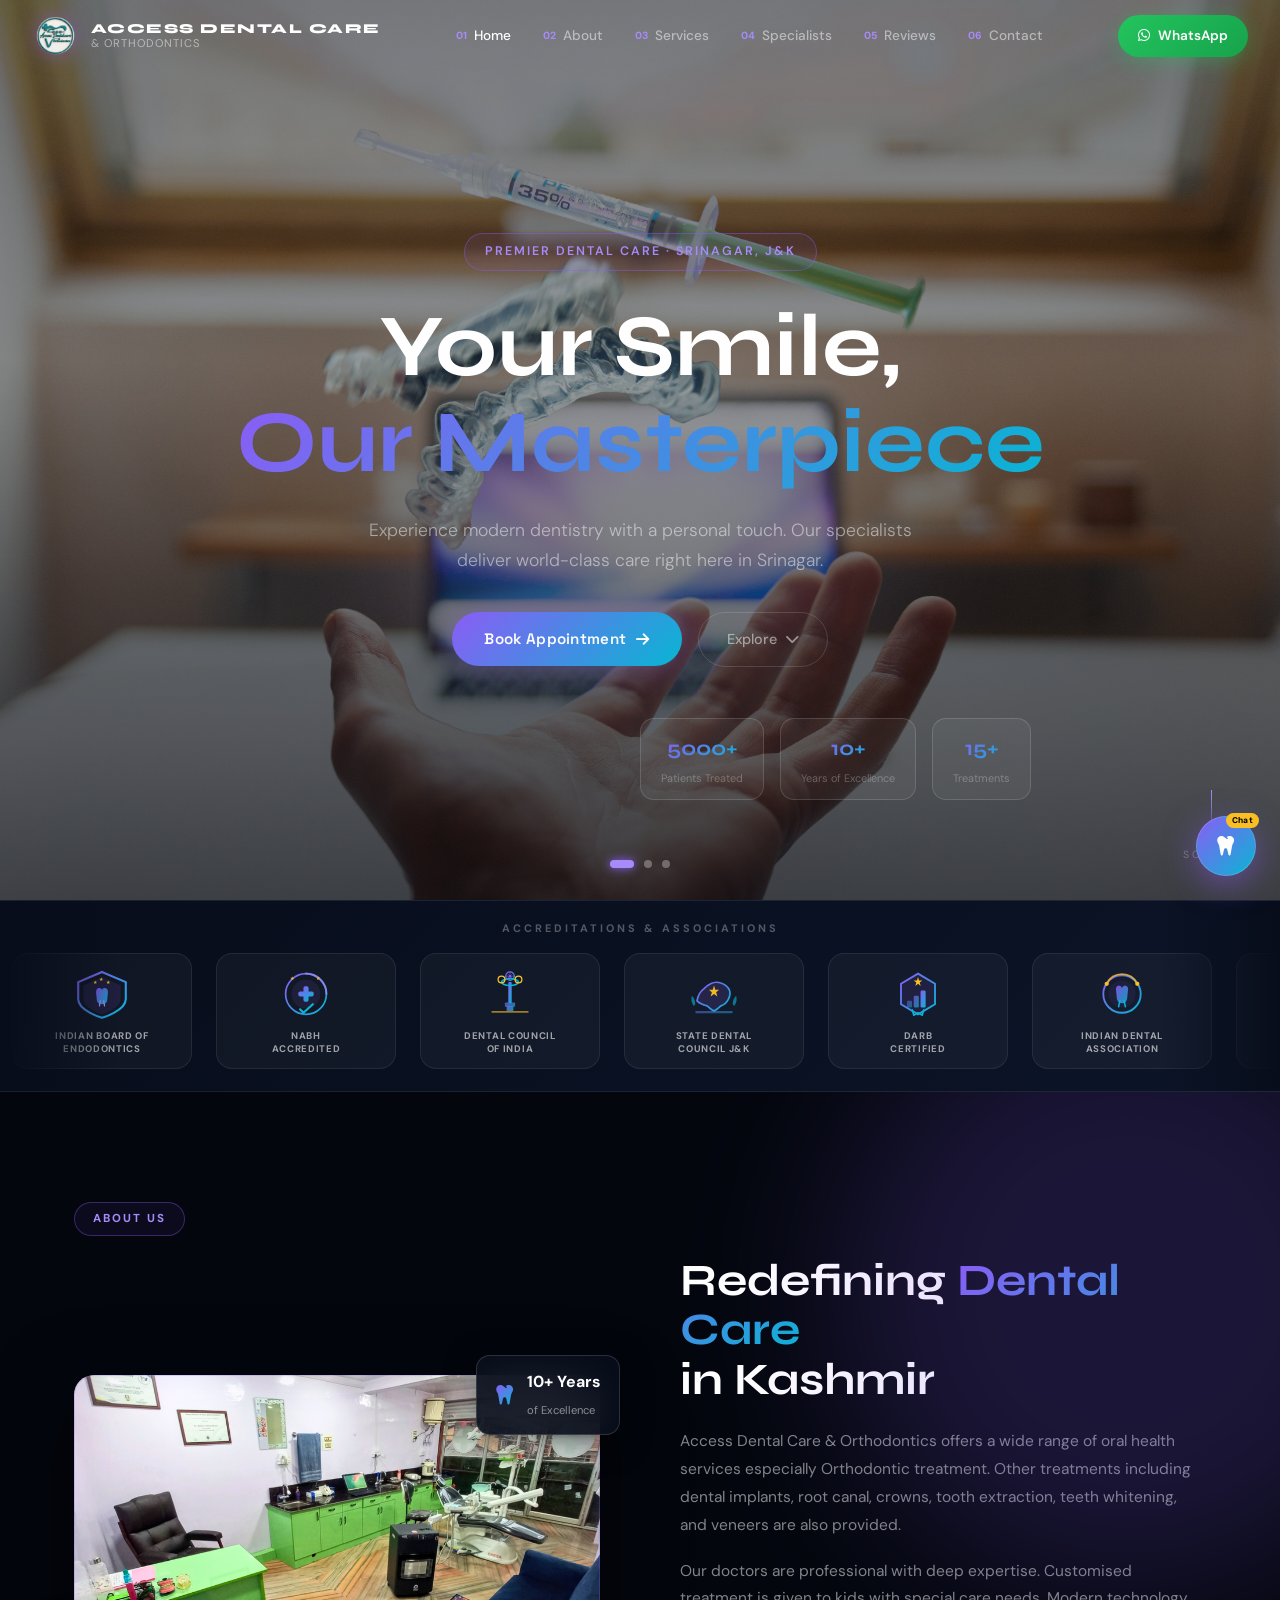
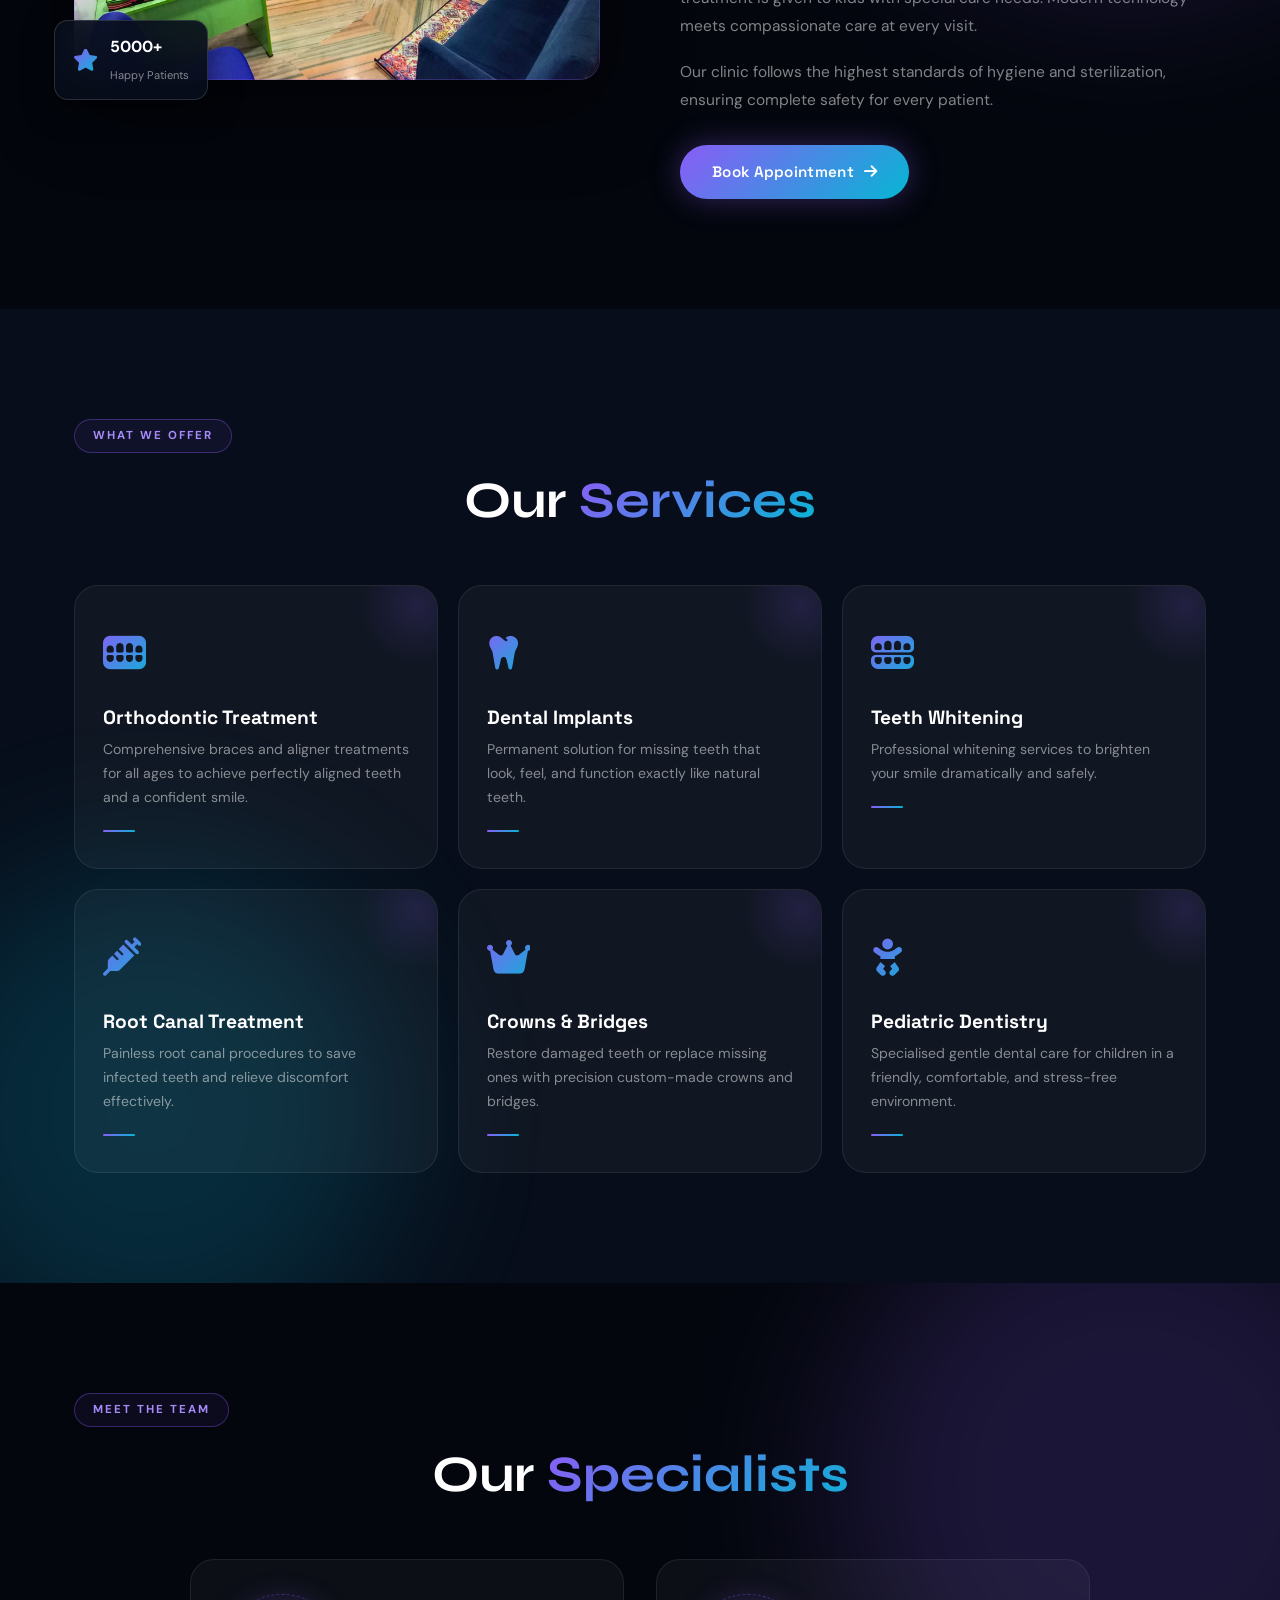
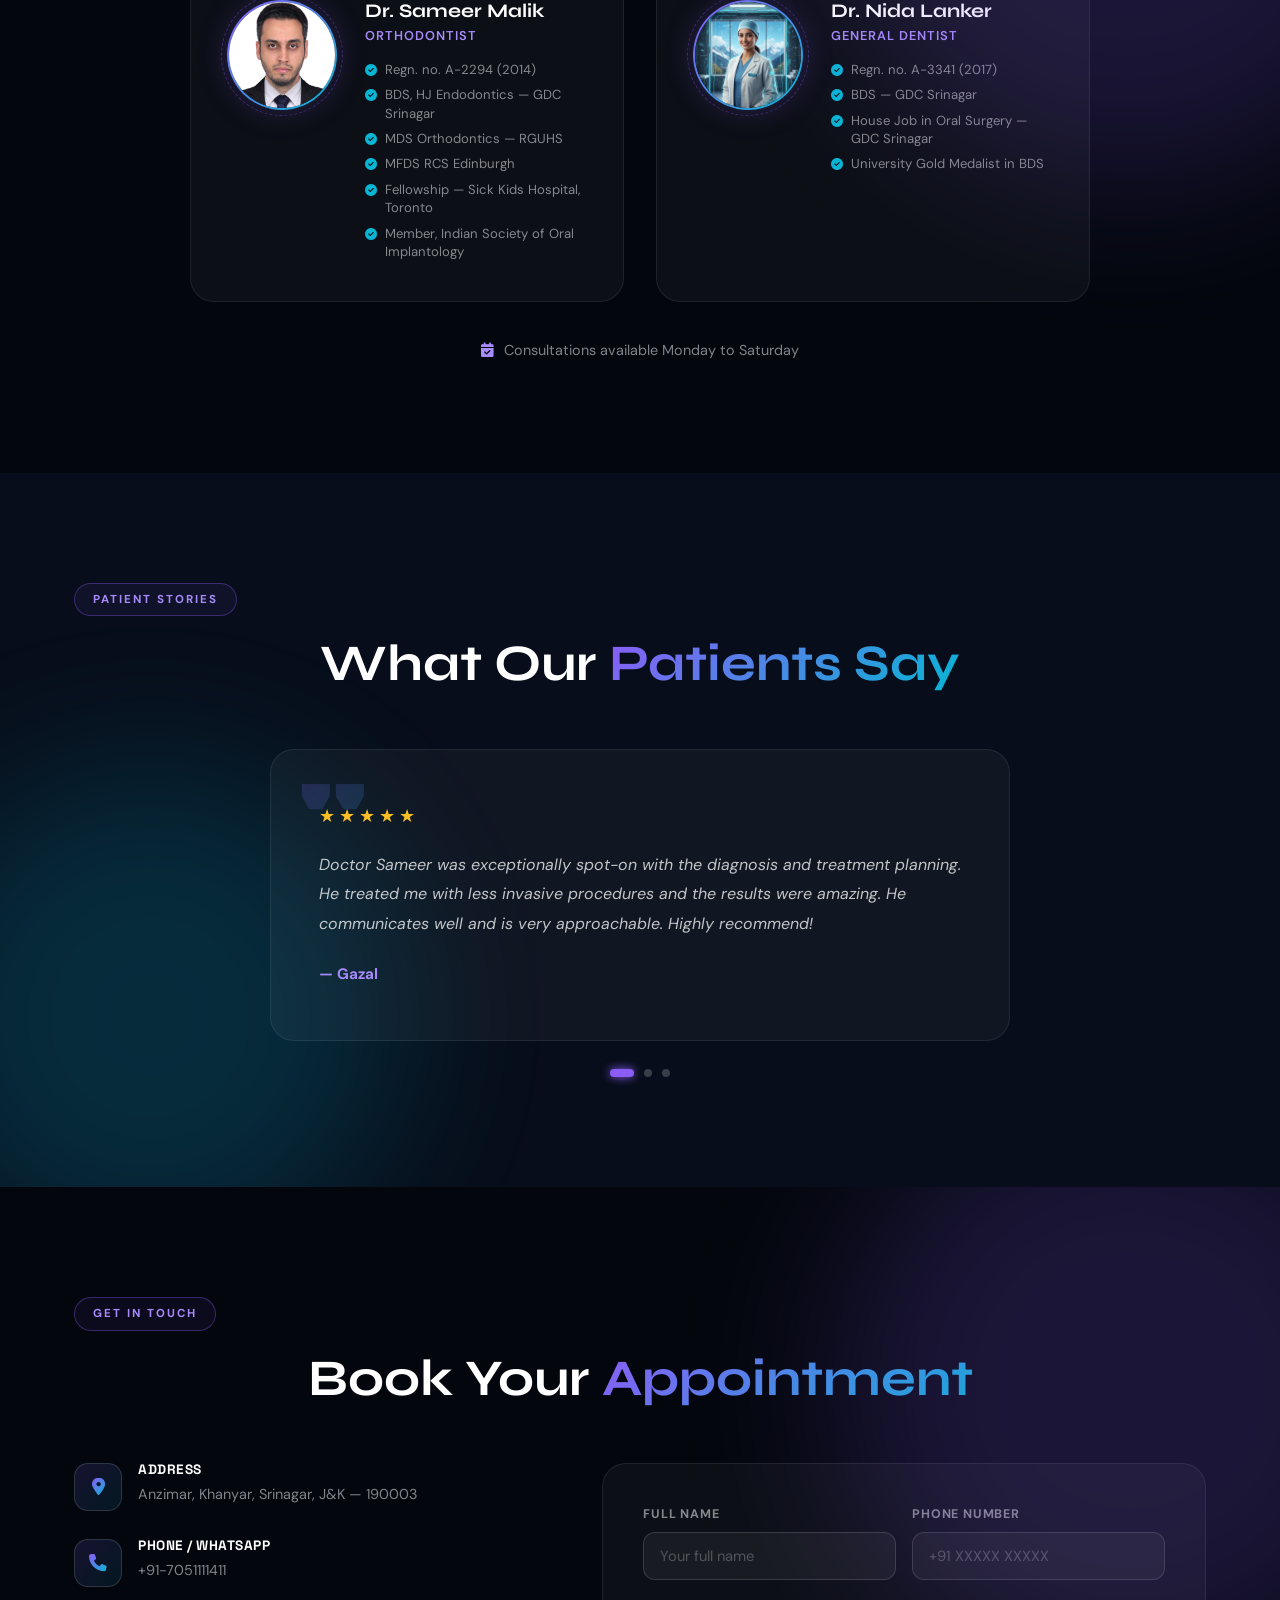
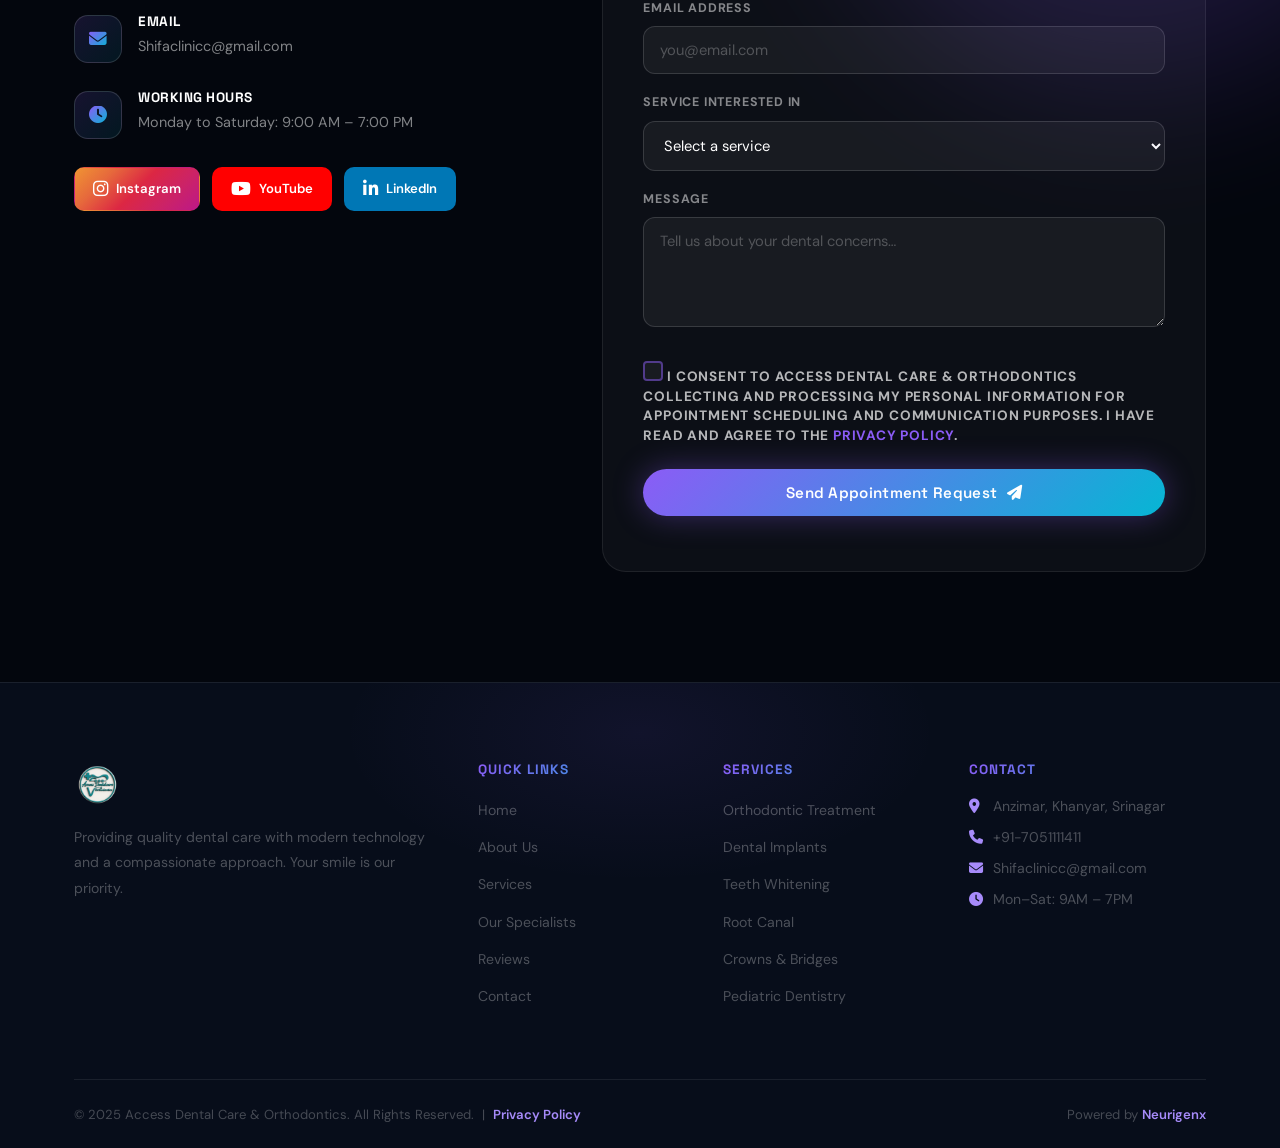
==== index.html @ bda15eac "Updated formspress ID https://formspree.io/f/xbdpoolw" ====
<!DOCTYPE html>
<html lang="en">
<head>
  <meta charset="UTF-8">
  <meta name="viewport" content="width=device-width, initial-scale=1.0, viewport-fit=cover">
  <meta name="theme-color" content="#03060d">
  <meta name="mobile-web-app-capable" content="yes">
  <meta name="apple-mobile-web-app-status-bar-style" content="black-translucent">
  <title>Access Dental Care & Orthodontics | Premier Dental Clinic in Srinagar</title>
  <meta name="description" content="Access Dental Care & Orthodontics — premier dental clinic in Srinagar offering orthodontics, implants, teeth whitening & more.">

  <link rel="stylesheet" href="https://cdnjs.cloudflare.com/ajax/libs/font-awesome/6.4.0/css/all.min.css">
  <link href="https://fonts.googleapis.com/css2?family=Space+Grotesk:wght@300;400;500;600;700&family=Syne:wght@400;500;600;700;800&family=DM+Sans:ital,wght@0,300;0,400;0,500;1,300&display=swap" rel="stylesheet">
  <link rel="stylesheet" href="style.css">
  <script async src="https://pagead2.googlesyndication.com/pagead/js/adsbygoogle.js?client=ca-pub-7815915531609481"
     crossorigin="anonymous"></script>
</head>
<body>

<!-- ░░ CURSOR GLOW ░░ -->
<div class="cursor-glow" id="cursorGlow"></div>

<!-- ░░ NOISE OVERLAY ░░ -->
<div class="noise-overlay"></div>

<!-- ═══════════════════════════════════════
     HEADER
═══════════════════════════════════════ -->
<header id="site-header">
  <div class="header-inner">
    <a href="#home" class="logo">
      <img src="logo-trans.png" alt="Access Dental" class="logo-img">
      <div class="logo-words">
        <span class="logo-top">ACCESS DENTAL CARE</span>
        <span class="logo-bot">&amp; ORTHODONTICS</span>
      </div>
    </a>

    <nav class="main-nav" id="mainNav">
      <ul>
        <li><a href="#home"         class="nav-link"><span>01</span>Home</a></li>
        <li><a href="#about"        class="nav-link"><span>02</span>About</a></li>
        <li><a href="#services"     class="nav-link"><span>03</span>Services</a></li>
        <li><a href="#specialists"  class="nav-link"><span>04</span>Specialists</a></li>
        <li><a href="#testimonials" class="nav-link"><span>05</span>Reviews</a></li>
        <li><a href="#contact"      class="nav-link"><span>06</span>Contact</a></li>
      </ul>
    </nav>

    <div class="header-actions">
      <a href="https://wa.me/917051111411" target="_blank" class="wa-btn desktop-wa">
        <i class="fab fa-whatsapp"></i><span>WhatsApp</span>
      </a>
      <button class="hamburger" id="hamburger" aria-label="Menu">
        <span></span><span></span><span></span>
      </button>
    </div>
  </div>
</header>

<!-- Mobile Nav Overlay -->
<div class="nav-overlay" id="navOverlay">
  <button class="nav-overlay-close" id="navClose"><i class="fas fa-times"></i></button>
  <ul>
    <li><a href="#home"         class="overlay-link">Home</a></li>
    <li><a href="#about"        class="overlay-link">About</a></li>
    <li><a href="#services"     class="overlay-link">Services</a></li>
    <li><a href="#specialists"  class="overlay-link">Specialists</a></li>
    <li><a href="#testimonials" class="overlay-link">Reviews</a></li>
    <li><a href="#contact"      class="overlay-link">Contact</a></li>
  </ul>
  <a href="https://wa.me/917051111411" target="_blank" class="overlay-wa">
    <i class="fab fa-whatsapp"></i> WhatsApp Us
  </a>
</div>

<!-- Floating Mobile WhatsApp -->
<a href="https://wa.me/917051111411" target="_blank" class="float-wa">
  <i class="fab fa-whatsapp"></i><span>WhatsApp</span>
</a>

<!-- ═══════════════════════════════════════
     HERO
═══════════════════════════════════════ -->
<section class="hero" id="home">
  <!-- 3D orb background -->
  <div class="hero-orbs">
    <div class="orb orb-1"></div>
    <div class="orb orb-2"></div>
    <div class="orb orb-3"></div>
  </div>

  <!-- Grid lines -->
  <div class="hero-grid"></div>

  <!-- Slides -->
  <div class="hero-slides">
    <div class="hero-slide active" style="background-image:url('slide-one.jpg')">
      <div class="slide-dim"></div>
    </div>
    <div class="hero-slide" style="background-image:url('slide-two.jpg')">
      <div class="slide-dim"></div>
    </div>
    <div class="hero-slide" style="background-image:url('slide-three.jpg')">
      <div class="slide-dim"></div>
    </div>
  </div>

  <!-- Content -->
  <div class="hero-content">
    <div class="hero-tag reveal-tag">Premier Dental Care · Srinagar, J&amp;K</div>
    <h1 class="hero-h1">
      <span class="line-wrap"><span class="line" data-slide="0">Your Smile,</span></span>
      <span class="line-wrap"><span class="line grad-text" data-slide="0">Our Masterpiece</span></span>
      <span class="line-wrap"><span class="line" data-slide="1" style="display:none">Advanced</span></span>
      <span class="line-wrap"><span class="line grad-text" data-slide="1" style="display:none">Orthodontics</span></span>
      <span class="line-wrap"><span class="line" data-slide="2" style="display:none">Pain-Free</span></span>
      <span class="line-wrap"><span class="line grad-text" data-slide="2" style="display:none">Dentistry</span></span>
    </h1>
    <p class="hero-sub" id="heroSub">Experience modern dentistry with a personal touch. Our specialists deliver world-class care right here in Srinagar.</p>
    <div class="hero-cta">
      <a href="https://docs.google.com/forms/d/e/1FAIpQLSe-gED_btapLIEsGG2r703JaFSzgeIhJhBLE5tgZHCZd8TIAA/viewform" target="_blank" class="btn-primary">
        <span>Book Appointment</span><i class="fas fa-arrow-right"></i>
      </a>
      <a href="#about" class="btn-ghost">Explore <i class="fas fa-chevron-down"></i></a>
    </div>
  </div>

  <!-- Slide nav -->
  <div class="hero-nav">
    <button class="hero-dot active" data-slide="0"></button>
    <button class="hero-dot" data-slide="1"></button>
    <button class="hero-dot" data-slide="2"></button>
  </div>

  <!-- Scroll cue -->
  <div class="scroll-cue">
    <div class="scroll-line"></div>
    <span>Scroll</span>
  </div>

  <!-- Floating stat chips -->
  <div class="hero-stats">
    <div class="stat-chip"><strong>5000+</strong><span>Patients Treated</span></div>
    <div class="stat-chip"><strong>10+</strong><span>Years of Excellence</span></div>
    <div class="stat-chip"><strong>15+</strong><span>Treatments</span></div>
  </div>
</section>

<!-- ═══════════════════════════════════════
     MARQUEE — Dental Associations
═══════════════════════════════════════ -->
<div class="marquee-section">
  <p class="marquee-eyebrow">Accreditations &amp; Associations</p>
  <div class="marquee-fade-left"></div>
  <div class="marquee-fade-right"></div>
  <div class="marquee-viewport">
    <div class="marquee-rail" id="marqueeRail">

      <!-- IBE -->
      <div class="marquee-card">
        <div class="mcard-logo">
          <svg viewBox="0 0 80 60" xmlns="http://www.w3.org/2000/svg">
            <path d="M40 4 L68 16 L68 36 C68 50 40 58 40 58 C40 58 12 50 12 36 L12 16 Z" fill="none" stroke="url(#g1)" stroke-width="2.5"/>
            <path d="M40 10 L62 20 L62 36 C62 47 40 54 40 54 C40 54 18 47 18 36 L18 20 Z" fill="rgba(139,92,246,0.12)"/>
            <path d="M33 28 Q33 23 37 23 Q40 23 40 26 Q40 23 43 23 Q47 23 47 28 L46 38 Q45 42 40 42 Q35 42 34 38 Z" fill="url(#g1)" opacity="0.9"/>
            <line x1="38" y1="38" x2="37" y2="44" stroke="#a78bfa" stroke-width="1.5" stroke-linecap="round"/>
            <line x1="42" y1="38" x2="43" y2="44" stroke="#a78bfa" stroke-width="1.5" stroke-linecap="round"/>
            <text x="29" y="18" font-size="6" fill="#fbbf24">★</text>
            <text x="37" y="15" font-size="6" fill="#fbbf24">★</text>
            <text x="45" y="18" font-size="6" fill="#fbbf24">★</text>
            <defs><linearGradient id="g1" x1="0%" y1="0%" x2="100%" y2="100%"><stop offset="0%" stop-color="#8b5cf6"/><stop offset="100%" stop-color="#06b6d4"/></linearGradient></defs>
          </svg>
        </div>
        <span class="mcard-name">Indian Board of<br>Endodontics</span>
      </div>

      <!-- NABH -->
      <div class="marquee-card">
        <div class="mcard-logo">
          <svg viewBox="0 0 80 60" xmlns="http://www.w3.org/2000/svg">
            <defs><linearGradient id="g2" x1="0%" y1="0%" x2="100%" y2="100%"><stop offset="0%" stop-color="#8b5cf6"/><stop offset="100%" stop-color="#06b6d4"/></linearGradient></defs>
            <circle cx="40" cy="30" r="24" fill="none" stroke="url(#g2)" stroke-width="2"/>
            <circle cx="40" cy="30" r="17" fill="rgba(139,92,246,0.1)"/>
            <rect x="37" y="21" width="6" height="18" rx="2" fill="url(#g2)"/>
            <rect x="31" y="27" width="18" height="6" rx="2" fill="url(#g2)"/>
            <path d="M40 6 A24 24 0 0 1 64 30" stroke="#a78bfa" stroke-width="2.5" fill="none" stroke-linecap="round" opacity="0.6"/>
            <text x="21" y="14" font-size="6" fill="#fbbf24">★</text>
            <text x="52" y="14" font-size="6" fill="#fbbf24">★</text>
            <path d="M33 48 L37 52 L48 42" stroke="#06b6d4" stroke-width="2.5" fill="none" stroke-linecap="round" stroke-linejoin="round"/>
          </svg>
        </div>
        <span class="mcard-name">NABH<br>Accredited</span>
      </div>

      <!-- DCI -->
      <div class="marquee-card">
        <div class="mcard-logo">
          <svg viewBox="0 0 80 60" xmlns="http://www.w3.org/2000/svg">
            <defs><linearGradient id="g3" x1="0%" y1="0%" x2="100%" y2="100%"><stop offset="0%" stop-color="#8b5cf6"/><stop offset="100%" stop-color="#06b6d4"/></linearGradient></defs>
            <rect x="36" y="44" width="8" height="6" rx="1" fill="url(#g3)" opacity="0.8"/>
            <rect x="34" y="40" width="12" height="5" rx="1" fill="url(#g3)" opacity="0.7"/>
            <rect x="38" y="16" width="4" height="25" rx="1" fill="url(#g3)"/>
            <ellipse cx="40" cy="16" rx="10" ry="4" fill="none" stroke="#06b6d4" stroke-width="2"/>
            <circle cx="30" cy="13" r="4" fill="none" stroke="#fbbf24" stroke-width="1.5"/>
            <circle cx="50" cy="13" r="4" fill="none" stroke="#fbbf24" stroke-width="1.5"/>
            <circle cx="40" cy="9" r="5" fill="none" stroke="url(#g3)" stroke-width="1.5"/>
            <circle cx="40" cy="9" r="1.5" fill="#8b5cf6"/>
            <line x1="40" y1="4" x2="40" y2="14" stroke="#8b5cf6" stroke-width="1" opacity="0.7"/>
            <line x1="35" y1="9" x2="45" y2="9" stroke="#8b5cf6" stroke-width="1" opacity="0.7"/>
            <line x1="36.5" y1="5.5" x2="43.5" y2="12.5" stroke="#8b5cf6" stroke-width="1" opacity="0.5"/>
            <line x1="43.5" y1="5.5" x2="36.5" y2="12.5" stroke="#8b5cf6" stroke-width="1" opacity="0.5"/>
            <rect x="18" y="50" width="44" height="2" rx="1" fill="#fbbf24" opacity="0.6"/>
          </svg>
        </div>
        <span class="mcard-name">Dental Council<br>of India</span>
      </div>

      <!-- State Dental Council -->
      <div class="marquee-card">
        <div class="mcard-logo">
          <svg viewBox="0 0 80 60" xmlns="http://www.w3.org/2000/svg">
            <defs><linearGradient id="g4" x1="0%" y1="0%" x2="100%" y2="100%"><stop offset="0%" stop-color="#8b5cf6"/><stop offset="100%" stop-color="#06b6d4"/></linearGradient></defs>
            <path d="M20 38 Q22 28 28 24 Q32 20 36 18 Q42 15 48 17 Q55 19 58 25 Q60 30 57 36 Q54 42 48 44 Q44 48 40 50 Q36 48 32 44 Q24 42 20 38 Z" fill="rgba(139,92,246,0.15)" stroke="url(#g4)" stroke-width="2"/>
            <polygon points="40,20 41.5,25 46,25 42.5,28 44,33 40,30 36,33 37.5,28 34,25 38.5,25" fill="#fbbf24" opacity="0.95"/>
            <path d="M16 44 Q12 38 14 32 Q18 36 18 42 Z" fill="#06b6d4" opacity="0.6"/>
            <path d="M64 44 Q68 38 66 32 Q62 36 62 42 Z" fill="#06b6d4" opacity="0.6"/>
            <rect x="18" y="50" width="44" height="2.5" rx="1" fill="url(#g4)" opacity="0.5"/>
          </svg>
        </div>
        <span class="mcard-name">State Dental<br>Council J&amp;K</span>
      </div>

      <!-- DARB -->
      <div class="marquee-card">
        <div class="mcard-logo">
          <svg viewBox="0 0 80 60" xmlns="http://www.w3.org/2000/svg">
            <defs><linearGradient id="g5" x1="0%" y1="0%" x2="100%" y2="100%"><stop offset="0%" stop-color="#8b5cf6"/><stop offset="100%" stop-color="#06b6d4"/></linearGradient></defs>
            <polygon points="40,6 60,18 60,42 40,54 20,42 20,18" fill="rgba(139,92,246,0.1)" stroke="url(#g5)" stroke-width="2.2"/>
            <rect x="27" y="38" width="6" height="8" rx="1.5" fill="url(#g5)" opacity="0.5"/>
            <rect x="35" y="32" width="6" height="14" rx="1.5" fill="url(#g5)" opacity="0.7"/>
            <rect x="43" y="26" width="6" height="20" rx="1.5" fill="url(#g5)"/>
            <polygon points="40,10 41.2,14 45,14 42,16.5 43.2,20.5 40,18 36.8,20.5 38,16.5 35,14 38.8,14" fill="#fbbf24"/>
            <path d="M33 48 L35 55 L40 52 L45 55 L47 48" fill="none" stroke="#06b6d4" stroke-width="1.8" stroke-linejoin="round"/>
          </svg>
        </div>
        <span class="mcard-name">DARB<br>Certified</span>
      </div>

      <!-- IDA -->
      <div class="marquee-card">
        <div class="mcard-logo">
          <svg viewBox="0 0 80 60" xmlns="http://www.w3.org/2000/svg">
            <defs><linearGradient id="g6" x1="0%" y1="0%" x2="100%" y2="100%"><stop offset="0%" stop-color="#8b5cf6"/><stop offset="100%" stop-color="#06b6d4"/></linearGradient></defs>
            <circle cx="40" cy="30" r="22" fill="none" stroke="url(#g6)" stroke-width="2.2"/>
            <circle cx="40" cy="30" r="16" fill="rgba(139,92,246,0.08)"/>
            <path d="M33 26 Q32 21 36 20 Q38.5 20 40 22.5 Q41.5 20 44 20 Q48 21 47 26 L46 36 Q45 41 40 41 Q35 41 34 36 Z" fill="url(#g6)" opacity="0.85"/>
            <line x1="37.5" y1="38" x2="36" y2="45" stroke="#06b6d4" stroke-width="1.8" stroke-linecap="round"/>
            <line x1="42.5" y1="38" x2="44" y2="45" stroke="#06b6d4" stroke-width="1.8" stroke-linecap="round"/>
            <path d="M22 18 A20 20 0 0 1 58 18" stroke="#fbbf24" stroke-width="2" fill="none" stroke-linecap="round" opacity="0.8"/>
            <circle cx="22" cy="18" r="2.5" fill="#fbbf24"/>
            <circle cx="58" cy="18" r="2.5" fill="#fbbf24"/>
          </svg>
        </div>
        <span class="mcard-name">Indian Dental<br>Association</span>
      </div>

      <!-- DUPLICATE SET for seamless loop -->
      <div class="marquee-card">
        <div class="mcard-logo">
          <svg viewBox="0 0 80 60" xmlns="http://www.w3.org/2000/svg">
            <defs><linearGradient id="g1b" x1="0%" y1="0%" x2="100%" y2="100%"><stop offset="0%" stop-color="#8b5cf6"/><stop offset="100%" stop-color="#06b6d4"/></linearGradient></defs>
            <path d="M40 4 L68 16 L68 36 C68 50 40 58 40 58 C40 58 12 50 12 36 L12 16 Z" fill="none" stroke="url(#g1b)" stroke-width="2.5"/>
            <path d="M40 10 L62 20 L62 36 C62 47 40 54 40 54 C40 54 18 47 18 36 L18 20 Z" fill="rgba(139,92,246,0.12)"/>
            <path d="M33 28 Q33 23 37 23 Q40 23 40 26 Q40 23 43 23 Q47 23 47 28 L46 38 Q45 42 40 42 Q35 42 34 38 Z" fill="url(#g1b)" opacity="0.9"/>
            <line x1="38" y1="38" x2="37" y2="44" stroke="#a78bfa" stroke-width="1.5" stroke-linecap="round"/>
            <line x1="42" y1="38" x2="43" y2="44" stroke="#a78bfa" stroke-width="1.5" stroke-linecap="round"/>
            <text x="29" y="18" font-size="6" fill="#fbbf24">★</text><text x="37" y="15" font-size="6" fill="#fbbf24">★</text><text x="45" y="18" font-size="6" fill="#fbbf24">★</text>
          </svg>
        </div>
        <span class="mcard-name">Indian Board of<br>Endodontics</span>
      </div>
      <div class="marquee-card">
        <div class="mcard-logo">
          <svg viewBox="0 0 80 60" xmlns="http://www.w3.org/2000/svg">
            <defs><linearGradient id="g2b" x1="0%" y1="0%" x2="100%" y2="100%"><stop offset="0%" stop-color="#8b5cf6"/><stop offset="100%" stop-color="#06b6d4"/></linearGradient></defs>
            <circle cx="40" cy="30" r="24" fill="none" stroke="url(#g2b)" stroke-width="2"/>
            <circle cx="40" cy="30" r="17" fill="rgba(139,92,246,0.1)"/>
            <rect x="37" y="21" width="6" height="18" rx="2" fill="url(#g2b)"/>
            <rect x="31" y="27" width="18" height="6" rx="2" fill="url(#g2b)"/>
            <path d="M40 6 A24 24 0 0 1 64 30" stroke="#a78bfa" stroke-width="2.5" fill="none" stroke-linecap="round" opacity="0.6"/>
            <text x="21" y="14" font-size="6" fill="#fbbf24">★</text><text x="52" y="14" font-size="6" fill="#fbbf24">★</text>
            <path d="M33 48 L37 52 L48 42" stroke="#06b6d4" stroke-width="2.5" fill="none" stroke-linecap="round" stroke-linejoin="round"/>
          </svg>
        </div>
        <span class="mcard-name">NABH<br>Accredited</span>
      </div>
      <div class="marquee-card">
        <div class="mcard-logo">
          <svg viewBox="0 0 80 60" xmlns="http://www.w3.org/2000/svg">
            <defs><linearGradient id="g3b" x1="0%" y1="0%" x2="100%" y2="100%"><stop offset="0%" stop-color="#8b5cf6"/><stop offset="100%" stop-color="#06b6d4"/></linearGradient></defs>
            <rect x="36" y="44" width="8" height="6" rx="1" fill="url(#g3b)" opacity="0.8"/><rect x="34" y="40" width="12" height="5" rx="1" fill="url(#g3b)" opacity="0.7"/><rect x="38" y="16" width="4" height="25" rx="1" fill="url(#g3b)"/>
            <ellipse cx="40" cy="16" rx="10" ry="4" fill="none" stroke="#06b6d4" stroke-width="2"/>
            <circle cx="30" cy="13" r="4" fill="none" stroke="#fbbf24" stroke-width="1.5"/><circle cx="50" cy="13" r="4" fill="none" stroke="#fbbf24" stroke-width="1.5"/>
            <circle cx="40" cy="9" r="5" fill="none" stroke="url(#g3b)" stroke-width="1.5"/><circle cx="40" cy="9" r="1.5" fill="#8b5cf6"/>
            <line x1="40" y1="4" x2="40" y2="14" stroke="#8b5cf6" stroke-width="1" opacity="0.7"/><line x1="35" y1="9" x2="45" y2="9" stroke="#8b5cf6" stroke-width="1" opacity="0.7"/>
            <rect x="18" y="50" width="44" height="2" rx="1" fill="#fbbf24" opacity="0.6"/>
          </svg>
        </div>
        <span class="mcard-name">Dental Council<br>of India</span>
      </div>
      <div class="marquee-card">
        <div class="mcard-logo">
          <svg viewBox="0 0 80 60" xmlns="http://www.w3.org/2000/svg">
            <defs><linearGradient id="g4b" x1="0%" y1="0%" x2="100%" y2="100%"><stop offset="0%" stop-color="#8b5cf6"/><stop offset="100%" stop-color="#06b6d4"/></linearGradient></defs>
            <path d="M20 38 Q22 28 28 24 Q32 20 36 18 Q42 15 48 17 Q55 19 58 25 Q60 30 57 36 Q54 42 48 44 Q44 48 40 50 Q36 48 32 44 Q24 42 20 38 Z" fill="rgba(139,92,246,0.15)" stroke="url(#g4b)" stroke-width="2"/>
            <polygon points="40,20 41.5,25 46,25 42.5,28 44,33 40,30 36,33 37.5,28 34,25 38.5,25" fill="#fbbf24"/>
            <path d="M16 44 Q12 38 14 32 Q18 36 18 42 Z" fill="#06b6d4" opacity="0.6"/><path d="M64 44 Q68 38 66 32 Q62 36 62 42 Z" fill="#06b6d4" opacity="0.6"/>
            <rect x="18" y="50" width="44" height="2.5" rx="1" fill="url(#g4b)" opacity="0.5"/>
          </svg>
        </div>
        <span class="mcard-name">State Dental<br>Council J&amp;K</span>
      </div>
      <div class="marquee-card">
        <div class="mcard-logo">
          <svg viewBox="0 0 80 60" xmlns="http://www.w3.org/2000/svg">
            <defs><linearGradient id="g5b" x1="0%" y1="0%" x2="100%" y2="100%"><stop offset="0%" stop-color="#8b5cf6"/><stop offset="100%" stop-color="#06b6d4"/></linearGradient></defs>
            <polygon points="40,6 60,18 60,42 40,54 20,42 20,18" fill="rgba(139,92,246,0.1)" stroke="url(#g5b)" stroke-width="2.2"/>
            <rect x="27" y="38" width="6" height="8" rx="1.5" fill="url(#g5b)" opacity="0.5"/><rect x="35" y="32" width="6" height="14" rx="1.5" fill="url(#g5b)" opacity="0.7"/><rect x="43" y="26" width="6" height="20" rx="1.5" fill="url(#g5b)"/>
            <polygon points="40,10 41.2,14 45,14 42,16.5 43.2,20.5 40,18 36.8,20.5 38,16.5 35,14 38.8,14" fill="#fbbf24"/>
            <path d="M33 48 L35 55 L40 52 L45 55 L47 48" fill="none" stroke="#06b6d4" stroke-width="1.8" stroke-linejoin="round"/>
          </svg>
        </div>
        <span class="mcard-name">DARB<br>Certified</span>
      </div>
      <div class="marquee-card">
        <div class="mcard-logo">
          <svg viewBox="0 0 80 60" xmlns="http://www.w3.org/2000/svg">
            <defs><linearGradient id="g6b" x1="0%" y1="0%" x2="100%" y2="100%"><stop offset="0%" stop-color="#8b5cf6"/><stop offset="100%" stop-color="#06b6d4"/></linearGradient></defs>
            <circle cx="40" cy="30" r="22" fill="none" stroke="url(#g6b)" stroke-width="2.2"/><circle cx="40" cy="30" r="16" fill="rgba(139,92,246,0.08)"/>
            <path d="M33 26 Q32 21 36 20 Q38.5 20 40 22.5 Q41.5 20 44 20 Q48 21 47 26 L46 36 Q45 41 40 41 Q35 41 34 36 Z" fill="url(#g6b)" opacity="0.85"/>
            <line x1="37.5" y1="38" x2="36" y2="45" stroke="#06b6d4" stroke-width="1.8" stroke-linecap="round"/><line x1="42.5" y1="38" x2="44" y2="45" stroke="#06b6d4" stroke-width="1.8" stroke-linecap="round"/>
            <path d="M22 18 A20 20 0 0 1 58 18" stroke="#fbbf24" stroke-width="2" fill="none" stroke-linecap="round" opacity="0.8"/>
            <circle cx="22" cy="18" r="2.5" fill="#fbbf24"/><circle cx="58" cy="18" r="2.5" fill="#fbbf24"/>
          </svg>
        </div>
        <span class="mcard-name">Indian Dental<br>Association</span>
      </div>

    </div>
  </div>
</div>

<!-- ═══════════════════════════════════════
     ABOUT
═══════════════════════════════════════ -->
<section class="section about-section" id="about">
  <div class="section-bg-glow glow-purple"></div>
  <div class="container">
    <div class="section-label reveal">About Us</div>
    <div class="about-grid">
      <div class="about-visual reveal-left">
        <div class="img-frame">
          <img src="clinic-image.png" alt="Access Dental Care Clinic">
          <div class="img-border-glow"></div>
        </div>
        <div class="float-badge float-badge-1">
          <i class="fas fa-tooth"></i>
          <div><strong>10+ Years</strong><span>of Excellence</span></div>
        </div>
        <div class="float-badge float-badge-2">
          <i class="fas fa-star"></i>
          <div><strong>5000+</strong><span>Happy Patients</span></div>
        </div>
      </div>
      <div class="about-text reveal-right">
        <h2 class="section-h2">Redefining <span class="grad-text">Dental Care</span><br>in Kashmir</h2>
        <p>Access Dental Care &amp; Orthodontics offers a wide range of oral health services especially Orthodontic treatment. Other treatments including dental implants, root canal, crowns, tooth extraction, teeth whitening, and veneers are also provided.</p>
        <p>Our doctors are professional with deep expertise. Customised treatment is given to kids with special care needs. Modern technology meets compassionate care at every visit.</p>
        <p>Our clinic follows the highest standards of hygiene and sterilization, ensuring complete safety for every patient.</p>
        <a href="https://docs.google.com/forms/d/e/1FAIpQLSe-gED_btapLIEsGG2r703JaFSzgeIhJhBLE5tgZHCZd8TIAA/viewform" target="_blank" class="btn-primary">
          <span>Book Appointment</span><i class="fas fa-arrow-right"></i>
        </a>
      </div>
    </div>
  </div>
</section>

<!-- ═══════════════════════════════════════
     SERVICES
═══════════════════════════════════════ -->
<section class="section services-section" id="services">
  <div class="section-bg-glow glow-cyan"></div>
  <div class="container">
    <div class="section-label reveal">What We Offer</div>
    <h2 class="section-h2 text-center reveal">Our <span class="grad-text">Services</span></h2>
    <div class="services-grid">
      <div class="service-card reveal-up" style="--d:0ms">
        <div class="sc-icon"><i class="fas fa-teeth"></i></div>
        <div class="sc-glow"></div>
        <h3>Orthodontic Treatment</h3>
        <p>Comprehensive braces and aligner treatments for all ages to achieve perfectly aligned teeth and a confident smile.</p>
        <div class="sc-line"></div>
      </div>
      <div class="service-card reveal-up" style="--d:80ms">
        <div class="sc-icon"><i class="fas fa-tooth"></i></div>
        <div class="sc-glow"></div>
        <h3>Dental Implants</h3>
        <p>Permanent solution for missing teeth that look, feel, and function exactly like natural teeth.</p>
        <div class="sc-line"></div>
      </div>
      <div class="service-card reveal-up" style="--d:160ms">
        <div class="sc-icon"><i class="fas fa-teeth-open"></i></div>
        <div class="sc-glow"></div>
        <h3>Teeth Whitening</h3>
        <p>Professional whitening services to brighten your smile dramatically and safely.</p>
        <div class="sc-line"></div>
      </div>
      <div class="service-card reveal-up" style="--d:240ms">
        <div class="sc-icon"><i class="fas fa-syringe"></i></div>
        <div class="sc-glow"></div>
        <h3>Root Canal Treatment</h3>
        <p>Painless root canal procedures to save infected teeth and relieve discomfort effectively.</p>
        <div class="sc-line"></div>
      </div>
      <div class="service-card reveal-up" style="--d:320ms">
        <div class="sc-icon"><i class="fas fa-crown"></i></div>
        <div class="sc-glow"></div>
        <h3>Crowns &amp; Bridges</h3>
        <p>Restore damaged teeth or replace missing ones with precision custom-made crowns and bridges.</p>
        <div class="sc-line"></div>
      </div>
      <div class="service-card reveal-up" style="--d:400ms">
        <div class="sc-icon"><i class="fas fa-baby"></i></div>
        <div class="sc-glow"></div>
        <h3>Pediatric Dentistry</h3>
        <p>Specialised gentle dental care for children in a friendly, comfortable, and stress-free environment.</p>
        <div class="sc-line"></div>
      </div>
    </div>
  </div>
</section>

<!-- ═══════════════════════════════════════
     SPECIALISTS
═══════════════════════════════════════ -->
<section class="section specialists-section" id="specialists">
  <div class="section-bg-glow glow-purple"></div>
  <div class="container">
    <div class="section-label reveal">Meet the Team</div>
    <h2 class="section-h2 text-center reveal">Our <span class="grad-text">Specialists</span></h2>
    <div class="specialists-grid">

      <div class="specialist-card reveal-up" style="--d:0ms">
        <div class="spec-img-wrap">
          <img src="sameer-photo.png" alt="Dr. Sameer Malik">
          <div class="spec-img-ring"></div>
        </div>
        <div class="spec-info">
          <h3>Dr. Sameer Malik</h3>
          <p class="spec-title">Orthodontist</p>
          <ul class="spec-creds">
            <li><i class="fas fa-check-circle"></i> Regn. no. A-2294 (2014)</li>
            <li><i class="fas fa-check-circle"></i> BDS, HJ Endodontics — GDC Srinagar</li>
            <li><i class="fas fa-check-circle"></i> MDS Orthodontics — RGUHS</li>
            <li><i class="fas fa-check-circle"></i> MFDS RCS Edinburgh</li>
            <li><i class="fas fa-check-circle"></i> Fellowship — Sick Kids Hospital, Toronto</li>
            <li><i class="fas fa-check-circle"></i> Member, Indian Society of Oral Implantology</li>
          </ul>
        </div>
      </div>

      <div class="specialist-card reveal-up" style="--d:150ms">
        <div class="spec-img-wrap">
          <img src="nida-photo.png" alt="Dr. Nida Lanker">
          <div class="spec-img-ring"></div>
        </div>
        <div class="spec-info">
          <h3>Dr. Nida Lanker</h3>
          <p class="spec-title">General Dentist</p>
          <ul class="spec-creds">
            <li><i class="fas fa-check-circle"></i> Regn. no. A-3341 (2017)</li>
            <li><i class="fas fa-check-circle"></i> BDS — GDC Srinagar</li>
            <li><i class="fas fa-check-circle"></i> House Job in Oral Surgery — GDC Srinagar</li>
            <li><i class="fas fa-check-circle"></i> University Gold Medalist in BDS</li>
          </ul>
        </div>
      </div>

    </div>
    <p class="consult-note reveal"><i class="fas fa-calendar-check"></i> Consultations available Monday to Saturday</p>
  </div>
</section>

<!-- ═══════════════════════════════════════
     TESTIMONIALS
═══════════════════════════════════════ -->
<section class="section testimonials-section" id="testimonials">
  <div class="section-bg-glow glow-cyan"></div>
  <div class="container">
    <div class="section-label reveal">Patient Stories</div>
    <h2 class="section-h2 text-center reveal">What Our <span class="grad-text">Patients Say</span></h2>
    <div class="testi-slider reveal">
      <div class="testi-slide active">
        <div class="testi-quote">"</div>
        <div class="stars">★★★★★</div>
        <p class="testi-text">Doctor Sameer was exceptionally spot-on with the diagnosis and treatment planning. He treated me with less invasive procedures and the results were amazing. He communicates well and is very approachable. Highly recommend!</p>
        <div class="testi-author"><strong>— Gazal</strong></div>
      </div>
      <div class="testi-slide">
        <div class="testi-quote">"</div>
        <div class="stars">★★★★★</div>
        <p class="testi-text">If you're looking for excellent dental care, this clinic is a fantastic choice! Dr. Nida is highly skilled, incredibly gentle, and especially great with kids. The rates are very reasonable. Highly recommended!</p>
        <div class="testi-author"><strong>— M Faheem</strong></div>
      </div>
      <div class="testi-slide">
        <div class="testi-quote">"</div>
        <div class="stars">★★★★★</div>
        <p class="testi-text">Dr Sameer is exceptionally good and a thorough professional. He does regular follow-ups with complete empathy. I had fear of dentists before but my perception has completely changed. Thank you for treating with utmost care!</p>
        <div class="testi-author"><strong>— Navreen</strong></div>
      </div>
      <div class="testi-dots">
        <button class="tdot active" data-t="0"></button>
        <button class="tdot" data-t="1"></button>
        <button class="tdot" data-t="2"></button>
      </div>
    </div>
  </div>
</section>

<!-- ═══════════════════════════════════════
     CONTACT
═══════════════════════════════════════ -->
<section class="section contact-section" id="contact">
  <div class="section-bg-glow glow-purple"></div>
  <div class="container">
    <div class="section-label reveal">Get In Touch</div>
    <h2 class="section-h2 text-center reveal">Book Your <span class="grad-text">Appointment</span></h2>
    <div class="contact-grid">

      <!-- Info -->
      <div class="contact-info reveal-left">
        <div class="ci-item">
          <div class="ci-icon"><i class="fas fa-map-marker-alt"></i></div>
          <div><h4>Address</h4><p>Anzimar, Khanyar, Srinagar, J&amp;K — 190003</p></div>
        </div>
        <div class="ci-item">
          <div class="ci-icon"><i class="fas fa-phone"></i></div>
          <div><h4>Phone / WhatsApp</h4><p>+91-7051111411</p></div>
        </div>
        <div class="ci-item">
          <div class="ci-icon"><i class="fas fa-envelope"></i></div>
          <div><h4>Email</h4><p>Shifaclinicc@gmail.com</p></div>
        </div>
        <div class="ci-item">
          <div class="ci-icon"><i class="fas fa-clock"></i></div>
          <div><h4>Working Hours</h4><p>Monday to Saturday: 9:00 AM – 7:00 PM</p></div>
        </div>

        <!-- Social -->
        <div class="social-row">
          <a href="https://www.instagram.com/access_dentalcare" target="_blank" class="social-btn instagram" title="Instagram">
            <i class="fab fa-instagram"></i><span>Instagram</span>
          </a>
          <a href="https://www.youtube.com/@Access_dentalcare" target="_blank" class="social-btn youtube" title="YouTube">
            <i class="fab fa-youtube"></i><span>YouTube</span>
          </a>
          <a href="https://www.linkedin.com/in/sameer-ahmad-malik-531411177/" target="_blank" class="social-btn linkedin" title="LinkedIn">
            <i class="fab fa-linkedin-in"></i><span>LinkedIn</span>
          </a>
        </div>
      </div>

      <!-- Form -->
<div class="contact-form-wrap reveal-right">
  <form id="appointmentForm" class="appt-form" action="https://formspree.io/f/https://formspree.io/f/xbdpoolw" method="POST">
    <!-- Add this hidden field to identify submissions -->
    <input type="hidden" name="_subject" value="New Appointment Request - Access Dental Care">
    <input type="hidden" name="_replyto" id="replytoEmail">
    
    <div class="form-row">
      <div class="form-group">
        <label for="name">Full Name</label>
        <input type="text" id="name" name="name" class="form-control" placeholder="Your full name" required>
      </div>
      <div class="form-group">
        <label for="phone">Phone Number</label>
        <input type="tel" id="phone" name="phone" class="form-control" placeholder="+91 XXXXX XXXXX" required>
      </div>
    </div>
    <div class="form-group">
      <label for="email">Email Address</label>
      <input type="email" id="email" name="email" class="form-control" placeholder="you@email.com" required>
    </div>
    <div class="form-group">
      <label for="service">Service Interested In</label>
      <select id="service" name="service" class="form-control" required>
        <option value="">Select a service</option>
        <option value="Orthodontic Treatment">Orthodontic Treatment</option>
        <option value="Dental Implants">Dental Implants</option>
        <option value="Teeth Whitening">Teeth Whitening</option>
        <option value="Root Canal">Root Canal</option>
        <option value="Crowns & Bridges">Crowns & Bridges</option>
        <option value="Pediatric Dentistry">Pediatric Dentistry</option>
        <option value="Other">Other</option>
      </select>
    </div>
    <div class="form-group">
      <label for="message">Message</label>
      <textarea id="message" name="message" class="form-control" rows="4" placeholder="Tell us about your dental concerns…"></textarea>
    </div>
    
    <!-- Consent Checkbox -->
    <div class="form-group consent-group">
      <label class="consent-checkbox">
        <input type="checkbox" id="consentCheckbox" name="consent" value="yes" required>
        <span class="checkmark"></span>
        <span class="consent-text">
          I consent to Access Dental Care & Orthodontics collecting and processing my personal information 
          for appointment scheduling and communication purposes. I have read and agree to the 
          <a href="/privacy-policy" target="_blank">Privacy Policy</a>.
        </span>
      </label>
    </div>
    
    <button type="submit" class="btn-primary full-w" id="submitBtn">
      <span>Send Appointment Request</span><i class="fas fa-paper-plane"></i>
    </button>
    
    <div id="formStatus" style="margin-top: 15px; text-align: center;"></div>
  </form>
</div>
</div>
  </div>
</section>

<!-- ═══════════════════════════════════════
     FOOTER
═══════════════════════════════════════ -->
<footer class="site-footer">
  <div class="footer-glow"></div>
  <div class="container">
    <div class="footer-grid">
      <div class="fc brand-col">
        <img src="logo-trans.png" alt="Access Dental" class="footer-logo">
        <p>Providing quality dental care with modern technology and a compassionate approach. Your smile is our priority.</p>
      </div>
      <div class="fc">
        <h4>Quick Links</h4>
        <ul>
          <li><a href="#home">Home</a></li>
          <li><a href="#about">About Us</a></li>
          <li><a href="#services">Services</a></li>
          <li><a href="#specialists">Our Specialists</a></li>
          <li><a href="#testimonials">Reviews</a></li>
          <li><a href="#contact">Contact</a></li>
        </ul>
      </div>
      <div class="fc">
        <h4>Services</h4>
        <ul>
          <li><a href="#services">Orthodontic Treatment</a></li>
          <li><a href="#services">Dental Implants</a></li>
          <li><a href="#services">Teeth Whitening</a></li>
          <li><a href="#services">Root Canal</a></li>
          <li><a href="#services">Crowns &amp; Bridges</a></li>
          <li><a href="#services">Pediatric Dentistry</a></li>
        </ul>
      </div>
      <div class="fc">
        <h4>Contact</h4>
        <ul class="contact-list">
          <li><i class="fas fa-map-marker-alt"></i> Anzimar, Khanyar, Srinagar</li>
          <li><i class="fas fa-phone"></i> +91-7051111411</li>
          <li><i class="fas fa-envelope"></i> Shifaclinicc@gmail.com</li>
          <li><i class="fas fa-clock"></i> Mon–Sat: 9AM – 7PM</li>
        </ul>
      </div>
    </div>
    <div class="footer-bar">
      <p>&copy; 2025 Access Dental Care &amp; Orthodontics. All Rights Reserved. &nbsp;|&nbsp; <a href="/privacy-policy" class="neurigenx-link">Privacy Policy</a></p>
      <p>Powered by <a href="https://www.neurigenx.com" target="_blank" class="neurigenx-link">Neurigenx</a></p>
    </div>
  </div>
</footer>

<!-- ═══════════════════════════════════════
     AI DENTAL CHATBOT
═══════════════════════════════════════ -->
<div class="chatbot-wrap">
  <button class="chat-toggle" id="chatToggle" aria-label="Open Chat">
    <i class="fas fa-tooth chat-icon-tooth"></i>
    <i class="fas fa-times chat-icon-close"></i>
    <span class="chat-badge">Chat</span>
  </button>

  <div class="chat-panel" id="chatPanel">
    <!-- Header -->
    <div class="chat-head">
      <div class="chat-head-av"><i class="fas fa-tooth"></i></div>
      <div class="chat-head-info">
        <strong>Dental Assistant</strong>
        <span><em class="online-dot"></em>Always here to help</span>
      </div>
      <button class="chat-head-close" id="chatClose"><i class="fas fa-chevron-down"></i></button>
    </div>

    <!-- Messages -->
    <div class="chat-msgs" id="chatMsgs">
      <div class="chat-bubble bot-bubble">
        <div class="bav"><i class="fas fa-tooth"></i></div>
        <div class="btxt">Hello! 👋 I'm your dental assistant at <strong>Access Dental Care</strong>. Choose a topic below or type your question!</div>
      </div>
    </div>

    <!-- Quick buttons -->
    <div class="chat-quick-btns" id="chatQuickBtns">
      <button class="qbtn" data-type="appointment">📅 Book Appointment</button>
      <button class="qbtn" data-type="hours">🕐 Working Hours</button>
      <button class="qbtn" data-type="doctors">👨‍⚕️ Our Doctors</button>
      <button class="qbtn" data-type="braces">🦷 Braces & Aligners</button>
      <button class="qbtn" data-type="whitening">✨ Teeth Whitening</button>
      <button class="qbtn" data-type="implants">🔩 Dental Implants</button>
      <button class="qbtn" data-type="rootcanal">💊 Root Canal</button>
      <button class="qbtn" data-type="kids">👶 Kids Dentistry</button>
      <button class="qbtn" data-type="about">🏥 About Clinic</button>
      <button class="qbtn" data-type="contact">📞 Contact & Location</button>
      <button class="qbtn" data-type="search">🔍 Search the Web</button>
    </div>

    <!-- Search input (shown only when search is selected) -->
    <div class="chat-input-row" id="chatInputRow" style="display:none">
      <input type="text" id="chatInput" placeholder="Search DuckDuckGo…" autocomplete="off">
      <button id="chatSend"><i class="fas fa-search"></i></button>
    </div>

    <!-- Footer -->
    <div class="chat-foot">
      <a href="https://www.neurigenx.com" target="_blank" class="chat-foot-link">
        An AI Product of Neurivvy Intelligenx
      </a>
    </div>
  </div>
</div>

<script src="script.js"></script>
</body>
</html>
---- style.css ----
/* ═══════════════════════════════════════════════════════════
   ACCESS DENTAL CARE & ORTHODONTICS
   Dark Immersive 3D Theme — Total Redesign
   ═══════════════════════════════════════════════════════════ */

@import url('https://fonts.googleapis.com/css2?family=Space+Grotesk:wght@300;400;500;600;700&family=Syne:wght@400;500;600;700;800&family=DM+Sans:ital,wght@0,300;0,400;0,500;1,300&display=swap');

/* ── Variables ── */
:root {
  --bg:        #03060d;
  --bg2:       #070d1a;
  --bg3:       #0c1428;
  --surface:   rgba(255,255,255,0.04);
  --surface2:  rgba(255,255,255,0.08);
  --border:    rgba(255,255,255,0.08);
  --border2:   rgba(255,255,255,0.14);
  --purple:    #8b5cf6;
  --purple2:   #a78bfa;
  --cyan:      #06b6d4;
  --cyan2:     #22d3ee;
  --gold:      #fbbf24;
  --white:     #ffffff;
  --grey:      rgba(255,255,255,0.5);
  --grey2:     rgba(255,255,255,0.28);
  --grad:      linear-gradient(135deg,#8b5cf6,#06b6d4);
  --grad-rev:  linear-gradient(135deg,#06b6d4,#8b5cf6);
  --shadow:    0 8px 40px rgba(0,0,0,0.6);
  --shadow-lg: 0 24px 80px rgba(0,0,0,0.7);
  --trans:     all 0.38s cubic-bezier(0.25,0.46,0.45,0.94);
  --r:         16px;
  --r2:        24px;
}

/* ── Reset ── */
*,*::before,*::after{margin:0;padding:0;box-sizing:border-box}
html{scroll-behavior:smooth;font-size:16px}
body{
  font-family:'DM Sans','Space Grotesk',sans-serif;
  background:var(--bg);
  color:rgba(255,255,255,0.85);
  overflow-x:hidden;
  line-height:1.7;
}
img{max-width:100%;display:block}
a{text-decoration:none;color:inherit}
ul{list-style:none}
button{cursor:pointer;border:none;background:none;font-family:inherit}

/* ── Typography ── */
h1,h2,h3,h4,h5{
  font-family:'Syne','Space Grotesk',sans-serif;
  font-weight:700;
  line-height:1.1;
}

.grad-text{
  background:var(--grad);
  -webkit-background-clip:text;
  -webkit-text-fill-color:transparent;
  background-clip:text;
}

/* ── Container ── */
.container{
  width:100%;
  max-width:1180px;
  margin:0 auto;
  padding:0 24px;
}

/* ── Noise Overlay ── */
.noise-overlay{
  position:fixed;inset:0;z-index:9999;pointer-events:none;
  opacity:0.022;
  background-image:url("data:image/svg+xml,%3Csvg viewBox='0 0 256 256' xmlns='http://www.w3.org/2000/svg'%3E%3Cfilter id='noise'%3E%3CfeTurbulence type='fractalNoise' baseFrequency='0.9' numOctaves='4' stitchTiles='stitch'/%3E%3C/filter%3E%3Crect width='100%25' height='100%25' filter='url(%23noise)'/%3E%3C/svg%3E");
  background-size:200px;
}

/* ── Cursor Glow ── */
.cursor-glow{
  position:fixed;width:400px;height:400px;border-radius:50%;
  background:radial-gradient(circle,rgba(139,92,246,0.06) 0%,transparent 70%);
  pointer-events:none;z-index:0;transform:translate(-50%,-50%);
  transition:transform 0.1s linear;
}

/* ── Section BG glows ── */
.section-bg-glow{
  position:absolute;border-radius:50%;pointer-events:none;
  filter:blur(80px);opacity:0.18;
}
.glow-purple{
  width:600px;height:600px;
  background:var(--purple);
  top:-100px;right:-150px;
}
.glow-cyan{
  width:500px;height:500px;
  background:var(--cyan);
  bottom:-80px;left:-100px;
}

/* ═══════════════════════════════
   BUTTONS
═══════════════════════════════ */
.btn-primary{
  display:inline-flex;align-items:center;gap:10px;
  padding:14px 32px;
  background:var(--grad);
  color:#fff;
  border-radius:50px;
  font-family:'Space Grotesk',sans-serif;
  font-weight:600;font-size:0.95rem;letter-spacing:0.3px;
  position:relative;overflow:hidden;
  box-shadow:0 0 30px rgba(139,92,246,0.35);
  transition:var(--trans);
}
.btn-primary::before{
  content:'';position:absolute;inset:0;
  background:linear-gradient(135deg,#a78bfa,#22d3ee);
  opacity:0;transition:opacity 0.35s;
}
.btn-primary:hover{transform:translateY(-3px);box-shadow:0 0 50px rgba(139,92,246,0.55)}
.btn-primary:hover::before{opacity:1}
.btn-primary span,.btn-primary i{position:relative;z-index:1}
.btn-primary.full-w{width:100%;justify-content:center}

.btn-ghost{
  display:inline-flex;align-items:center;gap:8px;
  padding:14px 28px;
  border:1px solid var(--border2);
  color:var(--grey);
  border-radius:50px;
  font-size:0.9rem;font-weight:500;
  transition:var(--trans);
}
.btn-ghost:hover{border-color:var(--purple2);color:#fff;background:rgba(139,92,246,0.08)}

/* ═══════════════════════════════
   HEADER
═══════════════════════════════ */
#site-header{
  position:fixed;top:0;left:0;width:100%;z-index:800;
  padding:0 32px;
  transition:var(--trans);
}
#site-header.scrolled{
  background:rgba(3,6,13,0.92);
  backdrop-filter:blur(24px);
  -webkit-backdrop-filter:blur(24px);
  border-bottom:1px solid var(--border);
  box-shadow:0 4px 40px rgba(0,0,0,0.5);
}
.header-inner{
  display:flex;align-items:center;justify-content:space-between;
  height:72px;
}

/* Logo */
.logo{display:flex;align-items:center;gap:12px;opacity:0;animation:fadeDown 0.8s 0.2s ease forwards}
.logo-img{height:44px;width:auto;filter:drop-shadow(0 0 10px rgba(139,92,246,0.5))}
.logo-words{display:flex;flex-direction:column;line-height:1.2}
.logo-top{font-family:'Syne',sans-serif;font-weight:800;font-size:0.85rem;letter-spacing:1.5px;color:#fff}
.logo-bot{font-size:0.7rem;letter-spacing:1px;color:var(--grey)}

/* Nav */
.main-nav ul{display:flex;gap:4px}
.nav-link{
  display:flex;align-items:center;gap:6px;
  padding:8px 14px;border-radius:10px;
  font-size:0.85rem;font-weight:500;color:var(--grey);
  transition:var(--trans);
}
.nav-link span{font-size:0.65rem;color:var(--purple2);font-weight:700;letter-spacing:0.5px}
.nav-link:hover{color:#fff;background:var(--surface)}
.nav-link.active{color:#fff}

/* Header actions */
.header-actions{display:flex;align-items:center;gap:14px}
.wa-btn{
  display:flex;align-items:center;gap:8px;
  padding:9px 20px;
  background:linear-gradient(135deg,#22c55e,#16a34a);
  color:#fff;border-radius:50px;
  font-size:0.85rem;font-weight:600;
  box-shadow:0 4px 20px rgba(34,197,94,0.35);
  transition:var(--trans);
}
.wa-btn:hover{transform:translateY(-2px);box-shadow:0 8px 28px rgba(34,197,94,0.5)}

/* Hamburger */
.hamburger{
  display:none;flex-direction:column;gap:5px;
  padding:8px;border-radius:10px;
  border:1px solid var(--border);
  transition:var(--trans);
}
.hamburger span{
  display:block;width:22px;height:2px;
  background:var(--grey);border-radius:2px;
  transition:var(--trans);
}
.hamburger:hover{border-color:var(--purple2)}
.hamburger.open span:nth-child(1){transform:translateY(7px) rotate(45deg)}
.hamburger.open span:nth-child(2){opacity:0}
.hamburger.open span:nth-child(3){transform:translateY(-7px) rotate(-45deg)}

/* ── Mobile Nav Overlay ── */
.nav-overlay{
  position:fixed;inset:0;z-index:850;
  background:rgba(3,6,13,0.97);
  backdrop-filter:blur(20px);
  display:flex;flex-direction:column;align-items:center;justify-content:center;gap:8px;
  transform:translateX(-100%);
  transition:transform 0.45s cubic-bezier(0.25,0.46,0.45,0.94);
}
.nav-overlay.open{transform:translateX(0)}
.nav-overlay-close{
  position:absolute;top:24px;right:24px;
  width:44px;height:44px;border-radius:50%;
  border:1px solid var(--border);color:var(--grey);
  font-size:1.2rem;display:flex;align-items:center;justify-content:center;
  transition:var(--trans);
}
.nav-overlay-close:hover{border-color:var(--purple2);color:#fff}
.overlay-link{
  font-family:'Syne',sans-serif;font-size:2.2rem;font-weight:700;
  color:rgba(255,255,255,0.6);padding:8px 24px;
  transition:var(--trans);
}
.overlay-link:hover{color:#fff;transform:translateX(8px)}
.overlay-wa{
  margin-top:24px;
  display:flex;align-items:center;gap:10px;
  padding:14px 32px;
  background:linear-gradient(135deg,#22c55e,#16a34a);
  color:#fff;border-radius:50px;
  font-weight:600;font-size:1rem;
  box-shadow:0 4px 20px rgba(34,197,94,0.4);
}

/* Floating WhatsApp */
.float-wa{
  position:fixed;left:16px;bottom:24px;z-index:700;
  display:none;align-items:center;gap:8px;
  padding:11px 18px;border-radius:50px;
  background:linear-gradient(135deg,#22c55e,#16a34a);
  color:#fff;font-weight:600;font-size:0.88rem;
  box-shadow:0 6px 24px rgba(34,197,94,0.45);
  animation:waPulse 2.5s ease-in-out infinite;
  transition:var(--trans);
}
.float-wa i{font-size:1.2rem}
.float-wa:hover{transform:scale(1.05)}
@keyframes waPulse{
  0%,100%{box-shadow:0 6px 24px rgba(34,197,94,0.45)}
  50%{box-shadow:0 6px 36px rgba(34,197,94,0.7)}
}

/* ═══════════════════════════════
   HERO
═══════════════════════════════ */
.hero{
  position:relative;height:100svh;min-height:600px;
  display:flex;align-items:center;justify-content:center;
  overflow:hidden;
}

/* 3D orbs */
.hero-orbs{position:absolute;inset:0;pointer-events:none}
.orb{
  position:absolute;border-radius:50%;
  filter:blur(60px);
  animation:orbFloat 8s ease-in-out infinite;
}
.orb-1{
  width:500px;height:500px;
  background:radial-gradient(circle,rgba(139,92,246,0.22),transparent 70%);
  top:-120px;left:-100px;
  animation-delay:0s;
}
.orb-2{
  width:400px;height:400px;
  background:radial-gradient(circle,rgba(6,182,212,0.18),transparent 70%);
  bottom:-80px;right:-80px;
  animation-delay:-3s;
}
.orb-3{
  width:280px;height:280px;
  background:radial-gradient(circle,rgba(251,191,36,0.1),transparent 70%);
  top:40%;left:50%;
  animation-delay:-6s;
}
@keyframes orbFloat{
  0%,100%{transform:translate(0,0) scale(1)}
  33%{transform:translate(30px,-20px) scale(1.05)}
  66%{transform:translate(-20px,30px) scale(0.95)}
}

/* Grid lines */
.hero-grid{
  position:absolute;inset:0;pointer-events:none;
  background-image:
    linear-gradient(rgba(255,255,255,0.03) 1px,transparent 1px),
    linear-gradient(90deg,rgba(255,255,255,0.03) 1px,transparent 1px);
  background-size:60px 60px;
  mask-image:radial-gradient(ellipse at center,black 30%,transparent 80%);
}

/* Slides */
.hero-slides{position:absolute;inset:0}
.hero-slide{
  position:absolute;inset:0;
  background-size:cover;background-position:center;
  opacity:0;transition:opacity 1.4s ease;
}
.hero-slide.active{opacity:1}
.slide-dim{
  position:absolute;inset:0;
  background:linear-gradient(
    to bottom,
    rgba(3,6,13,0.55) 0%,
    rgba(3,6,13,0.4) 40%,
    rgba(3,6,13,0.75) 100%
  );
}

/* Content */
.hero-content{
  position:relative;z-index:10;
  text-align:center;padding:0 24px;
  max-width:860px;
}
.hero-tag{
  display:inline-block;
  padding:7px 20px;
  border:1px solid rgba(139,92,246,0.4);
  border-radius:50px;
  font-size:0.78rem;font-weight:600;letter-spacing:2px;text-transform:uppercase;
  color:var(--purple2);background:rgba(139,92,246,0.08);
  margin-bottom:28px;
  opacity:0;animation:fadeUp 0.8s 0.4s ease forwards;
}
.hero-h1{
  font-size:clamp(2.8rem,7vw,5.5rem);
  color:#fff;
  margin-bottom:24px;
  opacity:0;animation:fadeUp 0.9s 0.6s ease forwards;
}
.line-wrap{display:block;overflow:hidden}
.line{display:inline-block}
.hero-sub{
  font-size:1.1rem;color:var(--grey);font-weight:300;
  max-width:560px;margin:0 auto 36px;
  opacity:0;animation:fadeUp 0.9s 0.8s ease forwards;
}
.hero-cta{
  display:flex;align-items:center;justify-content:center;gap:16px;flex-wrap:wrap;
  opacity:0;animation:fadeUp 0.9s 1s ease forwards;
}

/* Slide nav dots */
.hero-nav{
  position:absolute;bottom:32px;left:50%;transform:translateX(-50%);
  display:flex;gap:10px;z-index:10;
}
.hero-dot{
  width:8px;height:8px;border-radius:50%;
  background:rgba(255,255,255,0.3);border:none;
  transition:var(--trans);cursor:pointer;
}
.hero-dot.active{background:var(--purple2);width:24px;border-radius:4px;box-shadow:0 0 10px var(--purple)}

/* Scroll cue */
.scroll-cue{
  position:absolute;bottom:36px;right:40px;z-index:10;
  display:flex;flex-direction:column;align-items:center;gap:8px;
  opacity:0;animation:fadeIn 1s 1.4s ease forwards;
}
.scroll-line{
  width:1px;height:48px;
  background:linear-gradient(to bottom,var(--purple2),transparent);
  animation:scrollPulse 2s ease-in-out infinite;
}
.scroll-cue span{font-size:0.65rem;letter-spacing:3px;text-transform:uppercase;color:var(--grey2)}
@keyframes scrollPulse{
  0%,100%{opacity:0.4;transform:scaleY(1)}
  50%{opacity:1;transform:scaleY(1.1)}
}

/* Floating stat chips */
.hero-stats{
  position:absolute;bottom:100px;left:50%;transform:translateX(-50%);
  display:flex;gap:16px;z-index:10;
  opacity:0;animation:fadeUp 0.9s 1.2s ease forwards;
}
.stat-chip{
  display:flex;flex-direction:column;align-items:center;
  padding:12px 20px;
  background:rgba(255,255,255,0.05);
  border:1px solid var(--border2);
  border-radius:14px;
  backdrop-filter:blur(20px);
  white-space:nowrap;
}
.stat-chip strong{
  font-family:'Syne',sans-serif;font-size:1.3rem;font-weight:700;
  background:var(--grad);-webkit-background-clip:text;-webkit-text-fill-color:transparent;background-clip:text;
}
.stat-chip span{font-size:0.68rem;color:var(--grey2);margin-top:2px}

/* ═══════════════════════════════
   MARQUEE
═══════════════════════════════ */
.marquee-section{
  position:relative;
  background:linear-gradient(135deg,var(--bg2),var(--bg3));
  border-top:1px solid var(--border);
  border-bottom:1px solid var(--border);
  overflow:hidden;padding:0;
}
.marquee-eyebrow{
  text-align:center;padding:18px 0 0;
  font-size:0.68rem;font-weight:700;letter-spacing:3px;text-transform:uppercase;
  color:rgba(255,255,255,0.3);
}
.marquee-fade-left,.marquee-fade-right{
  position:absolute;top:0;width:120px;height:100%;z-index:2;pointer-events:none;
}
.marquee-fade-left{left:0;background:linear-gradient(90deg,var(--bg2),transparent)}
.marquee-fade-right{right:0;background:linear-gradient(-90deg,var(--bg2),transparent)}

.marquee-viewport{overflow:hidden;padding:16px 0 22px}
.marquee-rail{
  display:flex;width:max-content;
  animation:marqueeScroll 44s linear infinite;
}
.marquee-rail:hover{animation-play-state:paused}
@keyframes marqueeScroll{
  0%{transform:translateX(0)}
  100%{transform:translateX(-50%)}
}

.marquee-card{
  flex-shrink:0;width:180px;height:116px;margin:0 12px;
  background:rgba(255,255,255,0.04);
  border:1px solid rgba(255,255,255,0.08);
  border-radius:16px;
  display:flex;flex-direction:column;align-items:center;justify-content:center;gap:8px;
  cursor:pointer;transition:var(--trans);
  position:relative;overflow:hidden;
}
.marquee-card::before{
  content:'';position:absolute;inset:0;
  background:var(--grad);opacity:0;transition:opacity 0.4s;
  border-radius:16px;
}
.marquee-card:hover{
  transform:translateY(-6px) scale(1.04);
  border-color:rgba(139,92,246,0.5);
  box-shadow:0 12px 40px rgba(139,92,246,0.2);
}
.marquee-card:hover::before{opacity:0.06}
.mcard-logo{width:68px;height:54px;display:flex;align-items:center;justify-content:center;position:relative;z-index:1}
.mcard-logo svg{width:100%;height:100%;transition:var(--trans)}
.marquee-card:hover .mcard-logo svg{transform:scale(1.1);filter:drop-shadow(0 0 10px rgba(139,92,246,0.6))}
.mcard-name{
  font-size:0.6rem;font-weight:700;text-transform:uppercase;letter-spacing:0.7px;
  color:rgba(255,255,255,0.6);text-align:center;line-height:1.4;padding:0 10px;
  position:relative;z-index:1;
}

/* ═══════════════════════════════
   SECTIONS — shared
═══════════════════════════════ */
.section{
  position:relative;padding:110px 0;overflow:hidden;
}

.section-label{
  display:inline-block;
  padding:6px 18px;
  border:1px solid rgba(139,92,246,0.35);
  border-radius:50px;
  font-size:0.72rem;font-weight:700;letter-spacing:2px;text-transform:uppercase;
  color:var(--purple2);background:rgba(139,92,246,0.07);
  margin-bottom:20px;
}
.section-h2{
  font-size:clamp(2rem,4.5vw,3.2rem);
  color:#fff;margin-bottom:56px;
}
.text-center{text-align:center}

/* ── Reveal animations ── */
.reveal,.reveal-up,.reveal-left,.reveal-right{
  opacity:0;transform:translateY(40px);
  transition:opacity 0.75s ease,transform 0.75s ease;
}
.reveal-left{transform:translateX(-40px)}
.reveal-right{transform:translateX(40px)}
.reveal-up{transform:translateY(50px);transition-delay:var(--d,0ms)}
.in-view{opacity:1 !important;transform:none !important}

/* ═══════════════════════════════
   ABOUT
═══════════════════════════════ */
.about-section{background:var(--bg)}
.about-grid{
  display:grid;grid-template-columns:1fr 1fr;gap:80px;align-items:center;
}
.about-visual{position:relative}
.img-frame{
  position:relative;border-radius:20px;overflow:hidden;
  box-shadow:0 24px 80px rgba(0,0,0,0.6);
}
.img-frame img{width:100%;display:block}
.img-border-glow{
  position:absolute;inset:0;border-radius:20px;
  border:1px solid rgba(139,92,246,0.3);
  box-shadow:inset 0 0 40px rgba(139,92,246,0.1);
  pointer-events:none;
}
.float-badge{
  position:absolute;
  display:flex;align-items:center;gap:12px;
  padding:12px 18px;
  background:rgba(7,13,26,0.9);
  backdrop-filter:blur(20px);
  border:1px solid var(--border2);
  border-radius:14px;
  box-shadow:0 8px 30px rgba(0,0,0,0.5);
}
.float-badge-1{top:-20px;right:-20px}
.float-badge-2{bottom:-20px;left:-20px}
.float-badge i{
  font-size:1.4rem;
  background:var(--grad);-webkit-background-clip:text;-webkit-text-fill-color:transparent;background-clip:text;
}
.float-badge strong{display:block;font-size:1rem;font-weight:700;color:#fff}
.float-badge span{font-size:0.7rem;color:var(--grey)}

.about-text h2{font-size:clamp(1.8rem,3.5vw,2.8rem);margin-bottom:24px}
.about-text p{color:var(--grey);line-height:1.8;margin-bottom:18px;font-size:0.97rem}
.about-text .btn-primary{margin-top:12px}

/* ═══════════════════════════════
   SERVICES
═══════════════════════════════ */
.services-section{background:var(--bg2)}
.services-grid{
  display:grid;grid-template-columns:repeat(3,1fr);gap:20px;
}
.service-card{
  background:var(--surface);
  border:1px solid var(--border);
  border-radius:var(--r2);
  padding:36px 28px;
  position:relative;overflow:hidden;
  transition:var(--trans);cursor:default;
}
.service-card::after{
  content:'';position:absolute;bottom:0;left:0;
  width:100%;height:2px;
  background:var(--grad);
  transform:scaleX(0);transform-origin:left;
  transition:transform 0.4s ease;
}
.service-card:hover{
  background:var(--surface2);
  border-color:rgba(139,92,246,0.35);
  transform:translateY(-8px);
  box-shadow:0 20px 60px rgba(0,0,0,0.5);
}
.service-card:hover::after{transform:scaleX(1)}
.sc-glow{
  position:absolute;top:-40px;right:-40px;
  width:120px;height:120px;border-radius:50%;
  background:radial-gradient(circle,rgba(139,92,246,0.15),transparent 70%);
  transition:var(--trans);pointer-events:none;
}
.service-card:hover .sc-glow{transform:scale(1.5);opacity:0.6}
.sc-icon{
  font-size:2.4rem;margin-bottom:20px;
  background:var(--grad);-webkit-background-clip:text;-webkit-text-fill-color:transparent;background-clip:text;
  display:inline-block;transition:var(--trans);
}
.service-card:hover .sc-icon{transform:scale(1.15)}
.service-card h3{font-size:1.2rem;color:#fff;margin-bottom:10px;font-family:'Space Grotesk',sans-serif}
.service-card p{color:var(--grey);font-size:0.88rem;line-height:1.7}
.sc-line{
  width:32px;height:2px;
  background:var(--grad);border-radius:2px;
  margin-top:20px;
  transition:width 0.4s ease;
}
.service-card:hover .sc-line{width:60px}

/* ═══════════════════════════════
   SPECIALISTS
═══════════════════════════════ */
.specialists-section{background:var(--bg)}
.specialists-grid{
  display:grid;grid-template-columns:repeat(2,1fr);gap:32px;
  max-width:900px;margin:0 auto;
}
.specialist-card{
  background:var(--surface);
  border:1px solid var(--border);
  border-radius:var(--r2);
  padding:40px 36px;
  display:flex;gap:28px;align-items:flex-start;
  transition:var(--trans);
}
.specialist-card:hover{
  background:var(--surface2);
  border-color:rgba(139,92,246,0.35);
  transform:translateY(-6px);
  box-shadow:0 20px 60px rgba(0,0,0,0.5);
}
.spec-img-wrap{
  position:relative;flex-shrink:0;
}
.spec-img-wrap img{
  width:110px;height:110px;border-radius:50%;object-fit:cover;object-position:center;
  border:2px solid transparent;
  background:linear-gradient(var(--bg2),var(--bg2)) padding-box, var(--grad) border-box;
  box-shadow:0 0 30px rgba(139,92,246,0.25);
}
.spec-img-ring{
  position:absolute;inset:-6px;border-radius:50%;
  border:1px dashed rgba(139,92,246,0.35);
  animation:ringRotate 12s linear infinite;
}
@keyframes ringRotate{to{transform:rotate(360deg)}}
.spec-info h3{font-size:1.2rem;color:#fff;margin-bottom:4px}
.spec-title{
  font-size:0.8rem;letter-spacing:1px;text-transform:uppercase;
  color:var(--purple2);font-weight:600;margin-bottom:14px;display:block;
}
.spec-creds{display:flex;flex-direction:column;gap:7px}
.spec-creds li{
  display:flex;align-items:flex-start;gap:8px;
  font-size:0.82rem;color:var(--grey);line-height:1.4;
}
.spec-creds li i{color:var(--cyan);font-size:0.75rem;flex-shrink:0;margin-top:3px}
.consult-note{
  text-align:center;margin-top:36px;
  font-size:0.9rem;color:var(--grey);
  display:flex;align-items:center;justify-content:center;gap:10px;
}
.consult-note i{color:var(--purple2)}

/* ═══════════════════════════════
   TESTIMONIALS
═══════════════════════════════ */
.testimonials-section{background:var(--bg2)}
.testi-slider{
  max-width:740px;margin:0 auto;position:relative;
}
.testi-slide{
  display:none;
  background:var(--surface);
  border:1px solid var(--border);
  border-radius:var(--r2);
  padding:52px 48px;
  position:relative;overflow:hidden;
}
.testi-slide.active{display:block;animation:fadeIn 0.6s ease}
.testi-quote{
  position:absolute;top:16px;left:28px;
  font-size:7rem;line-height:1;
  font-family:'Syne',sans-serif;font-weight:800;
  background:var(--grad);-webkit-background-clip:text;-webkit-text-fill-color:transparent;background-clip:text;
  opacity:0.2;pointer-events:none;
}
.stars{color:var(--gold);letter-spacing:4px;font-size:1.1rem;margin-bottom:18px}
.testi-text{
  font-size:1rem;color:rgba(255,255,255,0.75);
  line-height:1.85;font-style:italic;margin-bottom:24px;
  font-family:'DM Sans',sans-serif;
}
.testi-author{font-weight:600;color:var(--purple2);font-size:0.95rem}
.testi-dots{
  display:flex;justify-content:center;gap:10px;margin-top:28px;
}
.tdot{
  width:8px;height:8px;border-radius:50%;
  background:rgba(255,255,255,0.2);
  transition:var(--trans);
}
.tdot.active{background:var(--purple);width:24px;border-radius:4px;box-shadow:0 0 10px var(--purple)}

/* ═══════════════════════════════
   CONTACT
═══════════════════════════════ */
.contact-section{background:var(--bg)}
.contact-grid{display:grid;grid-template-columns:1fr 1.3fr;gap:64px;align-items:start}

.ci-item{
  display:flex;align-items:flex-start;gap:16px;margin-bottom:28px;
}
.ci-icon{
  width:48px;height:48px;flex-shrink:0;
  background:var(--surface2);
  border:1px solid var(--border2);border-radius:14px;
  display:flex;align-items:center;justify-content:center;
  font-size:1.1rem;
  background:linear-gradient(135deg,rgba(139,92,246,0.15),rgba(6,182,212,0.1));
  transition:var(--trans);
}
.ci-item:hover .ci-icon{
  box-shadow:0 0 20px rgba(139,92,246,0.3);
  border-color:rgba(139,92,246,0.5);
}
.ci-icon i{
  background:var(--grad);-webkit-background-clip:text;-webkit-text-fill-color:transparent;background-clip:text;
}
.ci-item h4{font-size:0.85rem;font-weight:700;color:#fff;margin-bottom:4px;font-family:'Space Grotesk',sans-serif;text-transform:uppercase;letter-spacing:0.5px}
.ci-item p{font-size:0.9rem;color:var(--grey)}

/* Social buttons — brand colors */
.social-row{display:flex;gap:12px;flex-wrap:wrap;margin-top:8px}
.social-btn{
  display:flex;align-items:center;gap:8px;
  padding:10px 18px;border-radius:10px;
  font-size:0.82rem;font-weight:600;color:#fff;
  transition:var(--trans);border:1px solid transparent;
}
.social-btn i{font-size:1.1rem}
.social-btn:hover{transform:translateY(-3px);filter:brightness(1.15)}

.instagram{background:linear-gradient(135deg,#f09433,#e6683c,#dc2743,#cc2366,#bc1888)}
.instagram:hover{box-shadow:0 8px 24px rgba(220,39,67,0.45)}

.youtube{background:#ff0000}
.youtube:hover{box-shadow:0 8px 24px rgba(255,0,0,0.45)}

.linkedin{background:#0077b5}
.linkedin:hover{box-shadow:0 8px 24px rgba(0,119,181,0.45)}

/* Form */
.contact-form-wrap{
  background:var(--surface);
  border:1px solid var(--border);
  border-radius:var(--r2);padding:40px;
}
.form-row{display:grid;grid-template-columns:1fr 1fr;gap:16px}
.form-group{margin-bottom:18px}
.form-group label{
  display:block;margin-bottom:7px;
  font-size:0.78rem;font-weight:700;letter-spacing:0.8px;text-transform:uppercase;
  color:rgba(255,255,255,0.5);
}
.form-control{
  width:100%;padding:13px 16px;
  background:rgba(255,255,255,0.05);
  border:1px solid var(--border2);border-radius:12px;
  color:#fff;font-size:0.92rem;font-family:'DM Sans',sans-serif;
  outline:none;transition:var(--trans);
}
.form-control::placeholder{color:rgba(255,255,255,0.25)}
.form-control:focus{
  border-color:var(--purple2);
  background:rgba(139,92,246,0.07);
  box-shadow:0 0 0 3px rgba(139,92,246,0.12);
}
select.form-control option{background:var(--bg3);color:#fff}
textarea.form-control{resize:vertical;min-height:110px}

/* Consent Checkbox Styles */
.consent-group {
  margin: 1.5rem 0;
}

.consent-checkbox {
  display: flex;
  align-items: flex-start;
  gap: 12px;
  cursor: pointer;
  font-size: 0.9rem;
  line-height: 1.4;
  position: relative;
  padding-left: 0;
}

/* Hide default checkbox */
.consent-checkbox input {
  position: absolute;
  opacity: 0;
  cursor: pointer;
  height: 0;
  width: 0;
}

/* Custom checkbox */
.checkmark {
  position: relative;
  display: inline-block;
  min-width: 20px;
  width: 20px;
  height: 20px;
  background: rgba(255, 255, 255, 0.05);
  border: 2px solid rgba(139, 92, 246, 0.5);
  border-radius: 4px;
  transition: all 0.3s ease;
  margin-top: 2px;
}

/* Checkmark on hover */
.consent-checkbox:hover input ~ .checkmark {
  border-color: #8b5cf6;
  background: rgba(139, 92, 246, 0.1);
}

/* Checked state */
.consent-checkbox input:checked ~ .checkmark {
  background: #8b5cf6;
  border-color: #8b5cf6;
}

/* Checkmark icon */
.checkmark:after {
  content: "";
  position: absolute;
  display: none;
  left: 6px;
  top: 2px;
  width: 5px;
  height: 10px;
  border: solid white;
  border-width: 0 2px 2px 0;
  transform: rotate(45deg);
}

.consent-checkbox input:checked ~ .checkmark:after {
  display: block;
}

/* Consent text styling */
.consent-text {
  color: rgba(255, 255, 255, 0.7);
  font-size: 0.85rem;
  line-height: 1.4;
}

.consent-text a {
  color: #8b5cf6;
  text-decoration: none;
  transition: color 0.3s ease;
}

.consent-text a:hover {
  color: #06b6d4;
  text-decoration: underline;
}

/* Error state for checkbox */
.consent-checkbox.error .checkmark {
  border-color: #ef4444;
  box-shadow: 0 0 0 2px rgba(239, 68, 68, 0.2);
}

/* Responsive */
@media (max-width: 768px) {
  .consent-text {
    font-size: 0.75rem;
  }
  
  .checkmark {
    min-width: 18px;
    width: 18px;
    height: 18px;
  }
}
/* ═══════════════════════════════
   FOOTER
═══════════════════════════════ */
.site-footer{
  position:relative;background:var(--bg2);
  border-top:1px solid var(--border);
  padding:80px 0 0;overflow:hidden;
}
.footer-glow{
  position:absolute;top:-100px;left:50%;transform:translateX(-50%);
  width:600px;height:300px;
  background:radial-gradient(ellipse,rgba(139,92,246,0.08),transparent 70%);
  pointer-events:none;
}
.footer-grid{
  display:grid;grid-template-columns:1.8fr 1fr 1fr 1.2fr;
  gap:48px;margin-bottom:60px;
}
.footer-logo{height:44px;margin-bottom:18px}
.fc p{color:var(--grey2);font-size:0.88rem;line-height:1.8}
.fc h4{
  font-family:'Space Grotesk',sans-serif;font-weight:700;font-size:0.85rem;
  text-transform:uppercase;letter-spacing:1px;
  background:var(--grad);-webkit-background-clip:text;-webkit-text-fill-color:transparent;background-clip:text;
  margin-bottom:18px;
}
.fc ul li{margin-bottom:10px}
.fc ul li a{color:var(--grey2);font-size:0.88rem;transition:var(--trans)}
.fc ul li a:hover{color:#fff;padding-left:4px}
.contact-list li{
  display:flex;align-items:flex-start;gap:10px;
  color:var(--grey2);font-size:0.88rem;margin-bottom:10px;line-height:1.5;
}
.contact-list li i{
  color:var(--purple2);width:14px;flex-shrink:0;margin-top:3px;
}
.footer-bar{
  border-top:1px solid var(--border);
  padding:24px 0;
  display:flex;justify-content:space-between;align-items:center;
  font-size:0.82rem;color:rgba(255,255,255,0.25);
}
.neurigenx-link{
  color:var(--purple2);font-weight:600;transition:var(--trans);
}
.neurigenx-link:hover{color:var(--cyan2);text-decoration:underline}

/* ═══════════════════════════════
   CHATBOT
═══════════════════════════════ */
.chatbot-wrap{
  position:fixed;bottom:28px;right:24px;z-index:900;
}

/* Toggle */
.chat-toggle{
  width:60px;height:60px;border-radius:50%;
  background:var(--grad);
  display:flex;align-items:center;justify-content:center;
  box-shadow:0 8px 32px rgba(139,92,246,0.5);
  transition:var(--trans);position:relative;
  border:1px solid rgba(255,255,255,0.15);
  animation:chatPulse 3s ease-in-out infinite;
}
.chat-toggle:hover{transform:scale(1.1);box-shadow:0 12px 44px rgba(139,92,246,0.7)}
.chat-toggle.open{animation:none}
.chat-badge{
  position:absolute;top:-4px;right:-4px;
  background:var(--gold);color:#000;
  font-size:0.52rem;font-weight:800;
  padding:2px 6px;border-radius:8px;letter-spacing:0.3px;
}
.chat-icon-tooth{color:#fff;font-size:1.4rem;transition:var(--trans)}
.chat-icon-close{color:#fff;font-size:1.2rem;display:none;transition:var(--trans)}
.chat-toggle.open .chat-icon-tooth{display:none}
.chat-toggle.open .chat-icon-close{display:block}
@keyframes chatPulse{
  0%,100%{box-shadow:0 8px 32px rgba(139,92,246,0.5),0 0 0 0 rgba(139,92,246,0.4)}
  50%{box-shadow:0 8px 32px rgba(139,92,246,0.5),0 0 0 12px rgba(139,92,246,0)}
}

/* Panel */
.chat-panel{
  position:absolute;bottom:74px;right:0;
  width:360px;
  background:var(--bg2);
  border:1px solid var(--border2);
  border-radius:24px;
  box-shadow:0 32px 80px rgba(0,0,0,0.7),0 0 0 1px rgba(139,92,246,0.15);
  display:none;flex-direction:column;overflow:hidden;
  transform-origin:bottom right;
}
.chat-panel.open{
  display:flex;
  animation:panelOpen 0.3s cubic-bezier(0.34,1.56,0.64,1) forwards;
}
@keyframes panelOpen{
  from{opacity:0;transform:scale(0.85) translateY(16px)}
  to{opacity:1;transform:scale(1) translateY(0)}
}

/* Chat header */
.chat-head{
  display:flex;align-items:center;gap:12px;
  padding:16px 18px;
  background:linear-gradient(135deg,rgba(139,92,246,0.2),rgba(6,182,212,0.1));
  border-bottom:1px solid var(--border);
}
.chat-head-av{
  width:38px;height:38px;border-radius:50%;
  background:var(--grad);display:flex;align-items:center;justify-content:center;
  flex-shrink:0;box-shadow:0 0 16px rgba(139,92,246,0.4);
}
.chat-head-av i{color:#fff;font-size:0.95rem}
.chat-head-info{flex:1}
.chat-head-info strong{display:block;color:#fff;font-size:0.92rem;font-weight:700;font-family:'Space Grotesk',sans-serif}
.chat-head-info span{
  font-size:0.72rem;color:var(--grey);
  display:flex;align-items:center;gap:6px;
}
.online-dot{
  display:inline-block;width:7px;height:7px;border-radius:50%;
  background:var(--cyan2);
  animation:onlinePulse 2s ease-in-out infinite;
}
@keyframes onlinePulse{0%,100%{opacity:1}50%{opacity:0.35}}
.chat-head-close{
  width:32px;height:32px;border-radius:50%;
  border:1px solid var(--border);color:var(--grey);
  display:flex;align-items:center;justify-content:center;
  font-size:0.9rem;transition:var(--trans);
}
.chat-head-close:hover{border-color:var(--purple2);color:#fff}

/* Chips */
.chat-chips{
  display:flex;flex-wrap:wrap;gap:7px;
  padding:12px 14px 6px;
  background:rgba(255,255,255,0.02);
  border-bottom:1px solid var(--border);
}
.chip{
  padding:5px 12px;
  background:var(--surface);border:1px solid var(--border2);
  border-radius:20px;font-size:0.72rem;font-weight:600;
  color:rgba(255,255,255,0.65);
  font-family:'Space Grotesk',sans-serif;
  transition:var(--trans);cursor:pointer;white-space:nowrap;
}
.chip:hover{background:rgba(139,92,246,0.2);border-color:var(--purple2);color:#fff;transform:translateY(-2px)}

/* Messages */
.chat-msgs{
  flex:1;min-height:220px;max-height:300px;
  overflow-y:auto;padding:16px 14px;
  display:flex;flex-direction:column;gap:14px;
  background:rgba(3,6,13,0.5);
  scroll-behavior:smooth;
}
.chat-msgs::-webkit-scrollbar{width:3px}
.chat-msgs::-webkit-scrollbar-track{background:transparent}
.chat-msgs::-webkit-scrollbar-thumb{background:rgba(139,92,246,0.3);border-radius:4px}

.chat-bubble{display:flex;align-items:flex-end;gap:8px;animation:bubbleIn 0.25s ease-out}
.chat-bubble.user-bubble{flex-direction:row-reverse}
@keyframes bubbleIn{from{opacity:0;transform:translateY(8px)}to{opacity:1;transform:translateY(0)}}

.bav{
  width:28px;height:28px;border-radius:50%;flex-shrink:0;
  background:var(--grad);
  display:flex;align-items:center;justify-content:center;
  border:1px solid rgba(139,92,246,0.4);
}
.bav i{font-size:0.7rem;color:#fff}
.btxt{
  max-width:78%;padding:10px 14px;border-radius:18px;
  font-size:0.865rem;line-height:1.55;
  font-family:'DM Sans',sans-serif;
}
.bot-bubble .btxt{
  background:var(--surface2);color:rgba(255,255,255,0.85);
  border:1px solid var(--border2);border-bottom-left-radius:5px;
}
.user-bubble .btxt{
  background:var(--grad);color:#fff;
  border-bottom-right-radius:5px;
  box-shadow:0 4px 16px rgba(139,92,246,0.35);
}

/* Typing dots */
.typing-dots{
  display:flex;align-items:center;gap:5px;
  padding:12px 16px;
  background:var(--surface2);border:1px solid var(--border2);
  border-radius:18px;border-bottom-left-radius:5px;
}
.typing-dots span{
  width:7px;height:7px;border-radius:50%;
  display:inline-block;animation:typingB 1.2s ease-in-out infinite;
}
.typing-dots span:nth-child(1){background:var(--purple2)}
.typing-dots span:nth-child(2){background:var(--cyan);animation-delay:0.18s}
.typing-dots span:nth-child(3){background:var(--gold);animation-delay:0.36s}
@keyframes typingB{
  0%,80%,100%{transform:translateY(0);opacity:0.4}
  40%{transform:translateY(-7px);opacity:1}
}

/* Input */
.chat-input-row{
  display:flex;align-items:center;gap:8px;
  padding:12px 14px;border-top:1px solid var(--border);
}
#chatInput{
  flex:1;padding:10px 14px;
  background:var(--surface);border:1px solid var(--border2);
  border-radius:50px;color:#fff;font-size:0.865rem;
  font-family:'DM Sans',sans-serif;outline:none;transition:var(--trans);
}
#chatInput::placeholder{color:rgba(255,255,255,0.25)}
#chatInput:focus{border-color:var(--purple2);box-shadow:0 0 0 3px rgba(139,92,246,0.12)}
#chatInput:disabled{opacity:0.5}
#chatSend{
  width:40px;height:40px;border-radius:50%;
  background:var(--grad);color:#fff;
  font-size:0.9rem;display:flex;align-items:center;justify-content:center;
  flex-shrink:0;transition:var(--trans);
  box-shadow:0 4px 14px rgba(139,92,246,0.4);
}
#chatSend:hover{transform:scale(1.1) rotate(10deg)}
#chatSend:disabled{opacity:0.4;transform:none}

/* Chat footer */
.chat-foot{
  padding:8px 14px 10px;
  text-align:center;
  border-top:1px solid var(--border);
  background:rgba(3,6,13,0.3);
}
.chat-foot-link{
  font-size:0.65rem;color:rgba(255,255,255,0.3);
  transition:var(--trans);letter-spacing:0.3px;
}
.chat-foot-link:hover{color:var(--purple2)}

/* ═══════════════════════════════
   ANIMATIONS
═══════════════════════════════ */
@keyframes fadeUp{
  from{opacity:0;transform:translateY(24px)}
  to{opacity:1;transform:translateY(0)}
}
@keyframes fadeDown{
  from{opacity:0;transform:translateY(-16px)}
  to{opacity:1;transform:translateY(0)}
}
@keyframes fadeIn{
  from{opacity:0}to{opacity:1}
}

/* ═══════════════════════════════
   RESPONSIVE
═══════════════════════════════ */

/* ── 1200px ── */
@media(max-width:1200px){
  .services-grid{grid-template-columns:repeat(2,1fr)}
  .footer-grid{grid-template-columns:1fr 1fr;gap:36px}
  .about-grid{gap:52px}
}

/* ── 900px ── */
@media(max-width:900px){
  .main-nav,.desktop-wa{display:none}
  .hamburger{display:flex}

  #site-header{padding:0 20px}
  .header-inner{height:64px}

  .hero{min-height:100svh}
  .hero-stats{
    position:relative;bottom:auto;left:auto;
    transform:none;margin-top:28px;
    flex-wrap:wrap;justify-content:center;
    animation:fadeUp 0.9s 1.2s ease forwards;
  }
  .stat-chip{flex:0 1 auto;min-width:110px}
  .scroll-cue{display:none}

  .about-grid{grid-template-columns:1fr;gap:40px}
  .about-visual{order:2}
  .about-text{order:1}
  .float-badge-1{top:-14px;right:-10px}
  .float-badge-2{bottom:-14px;left:-10px}

  .services-grid{grid-template-columns:1fr}
  .specialists-grid{grid-template-columns:1fr;max-width:500px;margin:0 auto}

  .contact-grid{grid-template-columns:1fr;gap:36px}

  .footer-grid{grid-template-columns:1fr 1fr;gap:32px}
}

/* ── 768px ── */
@media(max-width:768px){
  .section{padding:80px 0}
  .section-h2{margin-bottom:40px}

  .hero-h1{font-size:clamp(2.2rem,9vw,3rem)}
  .hero-sub{font-size:0.95rem}
  .hero-stats{gap:10px}
  .stat-chip{padding:10px 14px}
  .stat-chip strong{font-size:1.1rem}

  .float-wa{display:flex}

  .marquee-card{width:160px;height:106px;margin:0 10px}

  .testi-slide{padding:36px 28px}
  .testi-quote{font-size:5rem;top:12px;left:18px}

  .contact-form-wrap{padding:28px 22px}
  .form-row{grid-template-columns:1fr}

  .footer-grid{grid-template-columns:1fr;gap:28px}
  .footer-bar{flex-direction:column;gap:8px;text-align:center}
  footer{padding:56px 0 0}

  /* Chatbot full-width mobile */
  .chat-panel{
    position:fixed;bottom:80px;right:8px;left:8px;width:auto;
    border-radius:20px;max-height:calc(100svh - 160px);
  }
  .chat-msgs{max-height:none}

  .chatbot-wrap{bottom:20px;right:16px}
}

/* ── 576px ── */
@media(max-width:576px){
  .container{padding:0 16px}
  .section{padding:64px 0}

  .hero-h1{font-size:2rem}
  .hero-sub{font-size:0.9rem}
  .hero-cta{flex-direction:column;gap:12px}
  .hero-stats{gap:8px}
  .stat-chip{min-width:90px;padding:9px 12px}
  .stat-chip strong{font-size:1rem}

  .logo-top{font-size:0.75rem}
  .logo-bot{font-size:0.62rem}
  .logo-img{height:36px}

  .specialist-card{flex-direction:column;align-items:center;text-align:center;padding:28px 22px}
  .spec-creds li{justify-content:center}

  .social-row{gap:8px}
  .social-btn span{display:none}
  .social-btn{padding:10px 14px}

  .testi-slide{padding:28px 20px}

  .about-text h2{font-size:1.7rem}
  .section-h2{font-size:1.75rem}

  .marquee-card{width:148px;height:98px}
  .mcard-name{font-size:0.55rem}

  .footer-grid{grid-template-columns:1fr}
}

/* ── 400px ── */
@media(max-width:400px){
  .logo-img{height:30px}
  .logo-top{font-size:0.68rem}
  .logo-bot{display:none}
  .hero-h1{font-size:1.75rem}
  .hero-stats{flex-direction:column;align-items:center}
  .btn-primary,.btn-ghost{padding:12px 22px;font-size:0.88rem}
  .float-wa{padding:9px 14px;font-size:0.8rem}
  .chat-panel{left:4px;right:4px;border-radius:16px}
}

/* ── Landscape phone ── */
@media(max-width:768px) and (orientation:landscape){
  .hero{min-height:100svh}
  .hero-h1{font-size:1.7rem}
  .hero-sub,.hero-stats{display:none}
  .chat-msgs{max-height:120px}
}

/* ── Safe areas ── */
@supports(padding:env(safe-area-inset-bottom)){
  .float-wa{bottom:calc(20px + env(safe-area-inset-bottom))}
  .chatbot-wrap{bottom:calc(24px + env(safe-area-inset-bottom))}
  .footer-bar{padding-bottom:calc(22px + env(safe-area-inset-bottom))}
}

/* ── Large ── */
@media(min-width:1400px){
  .container{max-width:1300px}
  .services-grid{grid-template-columns:repeat(3,1fr)}
  .hero-h1{font-size:5.8rem}
}

/* ═══════════════════════════════
   CHATBOT — Quick Buttons + DDG
═══════════════════════════════ */

/* Quick topic button grid */
.chat-quick-btns {
  display: flex;
  flex-wrap: wrap;
  gap: 7px;
  padding: 12px 14px 14px;
  background: rgba(3,6,13,0.4);
  border-top: 1px solid var(--border);
  overflow-y: auto;
  max-height: 220px;
}

.chat-quick-btns::-webkit-scrollbar { width: 3px; }
.chat-quick-btns::-webkit-scrollbar-thumb { background: rgba(139,92,246,0.3); border-radius: 4px; }

.qbtn {
  flex: 1 1 calc(50% - 4px);
  min-width: 130px;
  padding: 9px 10px;
  background: var(--surface);
  border: 1px solid var(--border2);
  border-radius: 10px;
  font-size: 0.78rem;
  font-weight: 600;
  color: rgba(255,255,255,0.8);
  font-family: 'Space Grotesk', sans-serif;
  text-align: left;
  transition: var(--trans);
  cursor: pointer;
  line-height: 1.3;
}

.qbtn:hover {
  background: rgba(139,92,246,0.18);
  border-color: var(--purple2);
  color: #fff;
  transform: translateY(-2px);
  box-shadow: 0 4px 14px rgba(139,92,246,0.2);
}

/* Rich text bubble (HTML content) */
.btxt-rich {
  line-height: 1.65;
}

.btxt-rich strong { color: #fff; font-weight: 700; }

.btxt-rich a {
  color: var(--cyan2);
  text-decoration: underline;
  text-underline-offset: 3px;
  transition: var(--trans);
}

.btxt-rich a:hover { color: var(--purple2); }

/* DuckDuckGo search result link */
.ddg-link {
  display: inline-flex;
  align-items: center;
  gap: 6px;
  padding: 8px 16px;
  background: linear-gradient(135deg, rgba(222,88,53,0.2), rgba(222,88,53,0.1));
  border: 1px solid rgba(222,88,53,0.4);
  border-radius: 10px;
  color: #ff8c66 !important;
  text-decoration: none !important;
  font-weight: 600;
  font-size: 0.85rem;
  transition: var(--trans);
}

.ddg-link:hover {
  background: rgba(222,88,53,0.3) !important;
  border-color: rgba(222,88,53,0.7) !important;
  transform: translateY(-2px);
  box-shadow: 0 4px 16px rgba(222,88,53,0.25);
}

/* Back to menu button */
.back-to-menu {
  display: inline-flex;
  align-items: center;
  gap: 6px;
  padding: 7px 14px;
  background: var(--surface);
  border: 1px solid var(--border2);
  border-radius: 20px;
  font-size: 0.75rem;
  font-weight: 600;
  color: var(--purple2);
  font-family: 'Space Grotesk', sans-serif;
  transition: var(--trans);
  cursor: pointer;
  margin-left: 36px;
}

.back-to-menu:hover {
  background: rgba(139,92,246,0.15);
  border-color: var(--purple2);
  color: #fff;
}

/* Chat input row for DDG search */
#chatInputRow {
  border-top: 1px solid var(--border);
}

/* Reduce messages height slightly to make room for buttons */
.chat-msgs {
  min-height: 160px;
  max-height: 220px;
}

/* Mobile adjustments */
@media (max-width: 576px) {
  .qbtn {
    flex: 1 1 100%;
    font-size: 0.75rem;
    padding: 8px 10px;
  }
  .chat-quick-btns {
    max-height: 180px;
  }
}
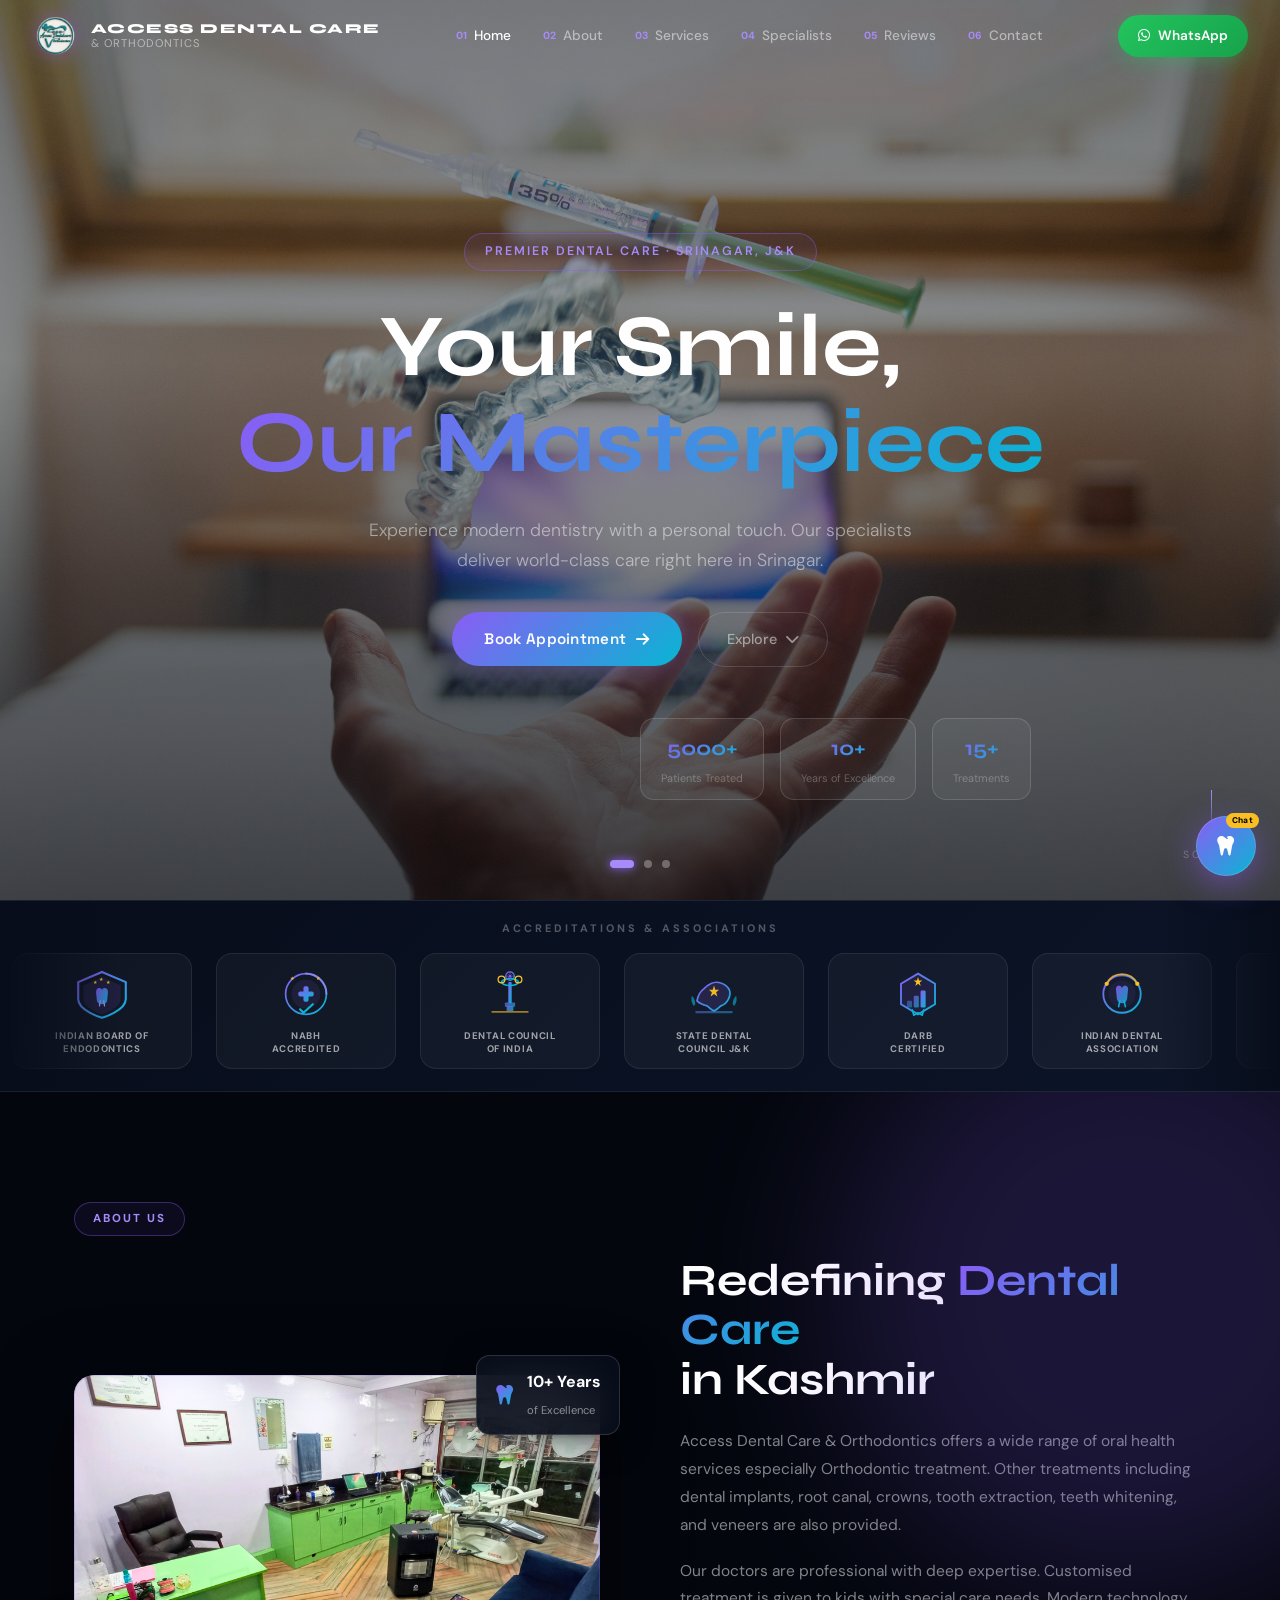
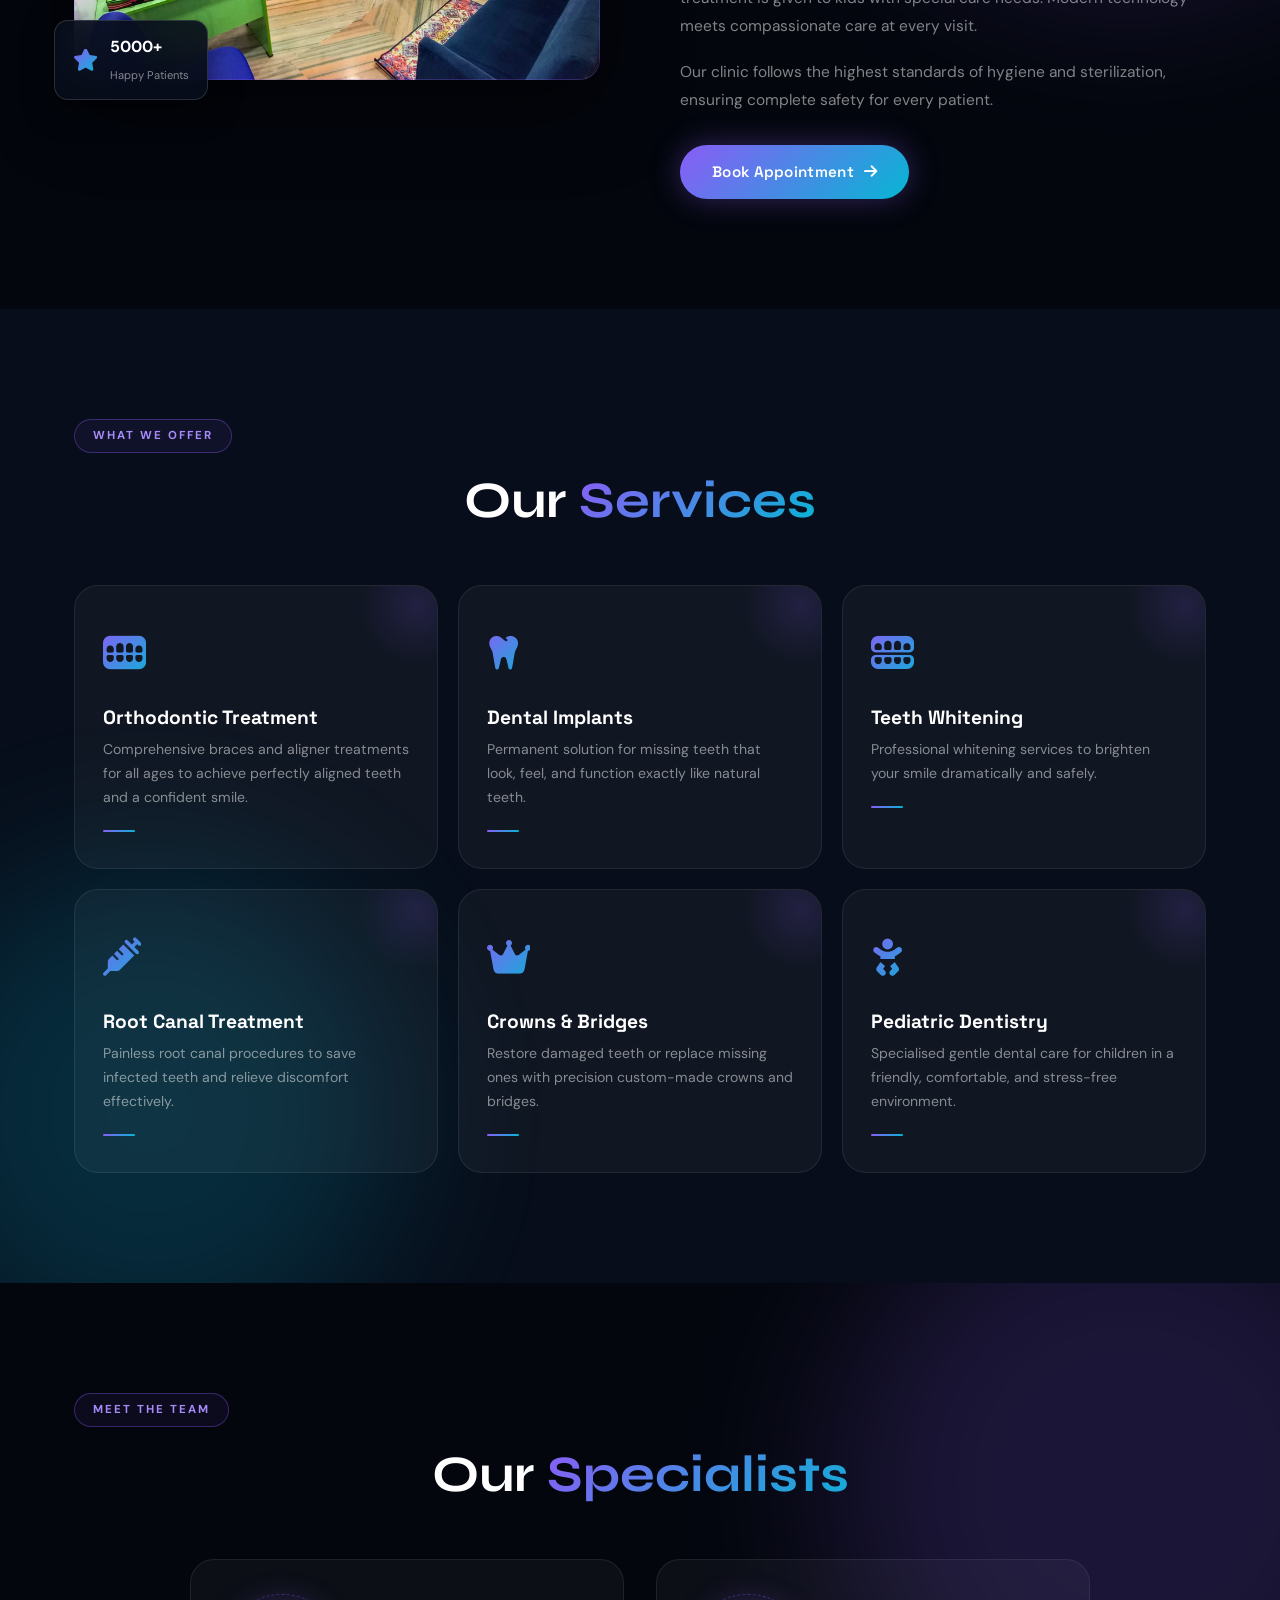
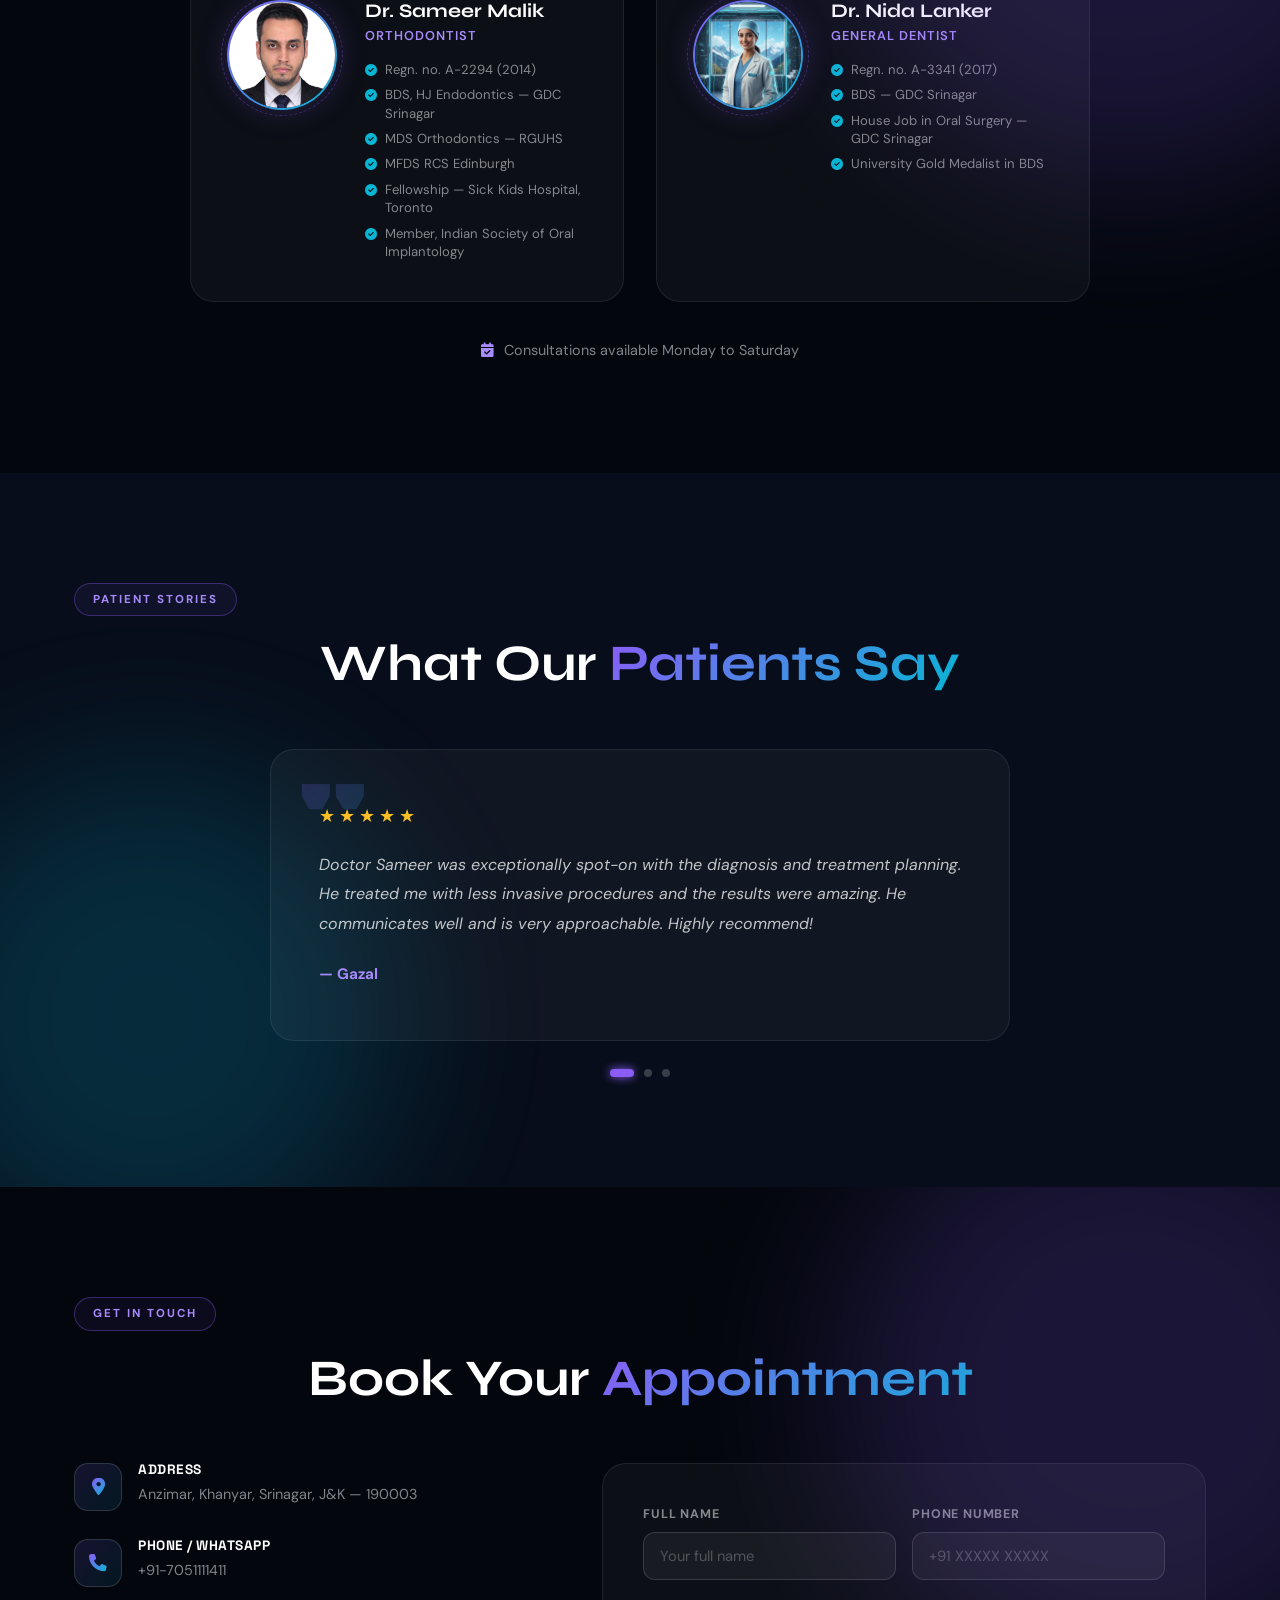
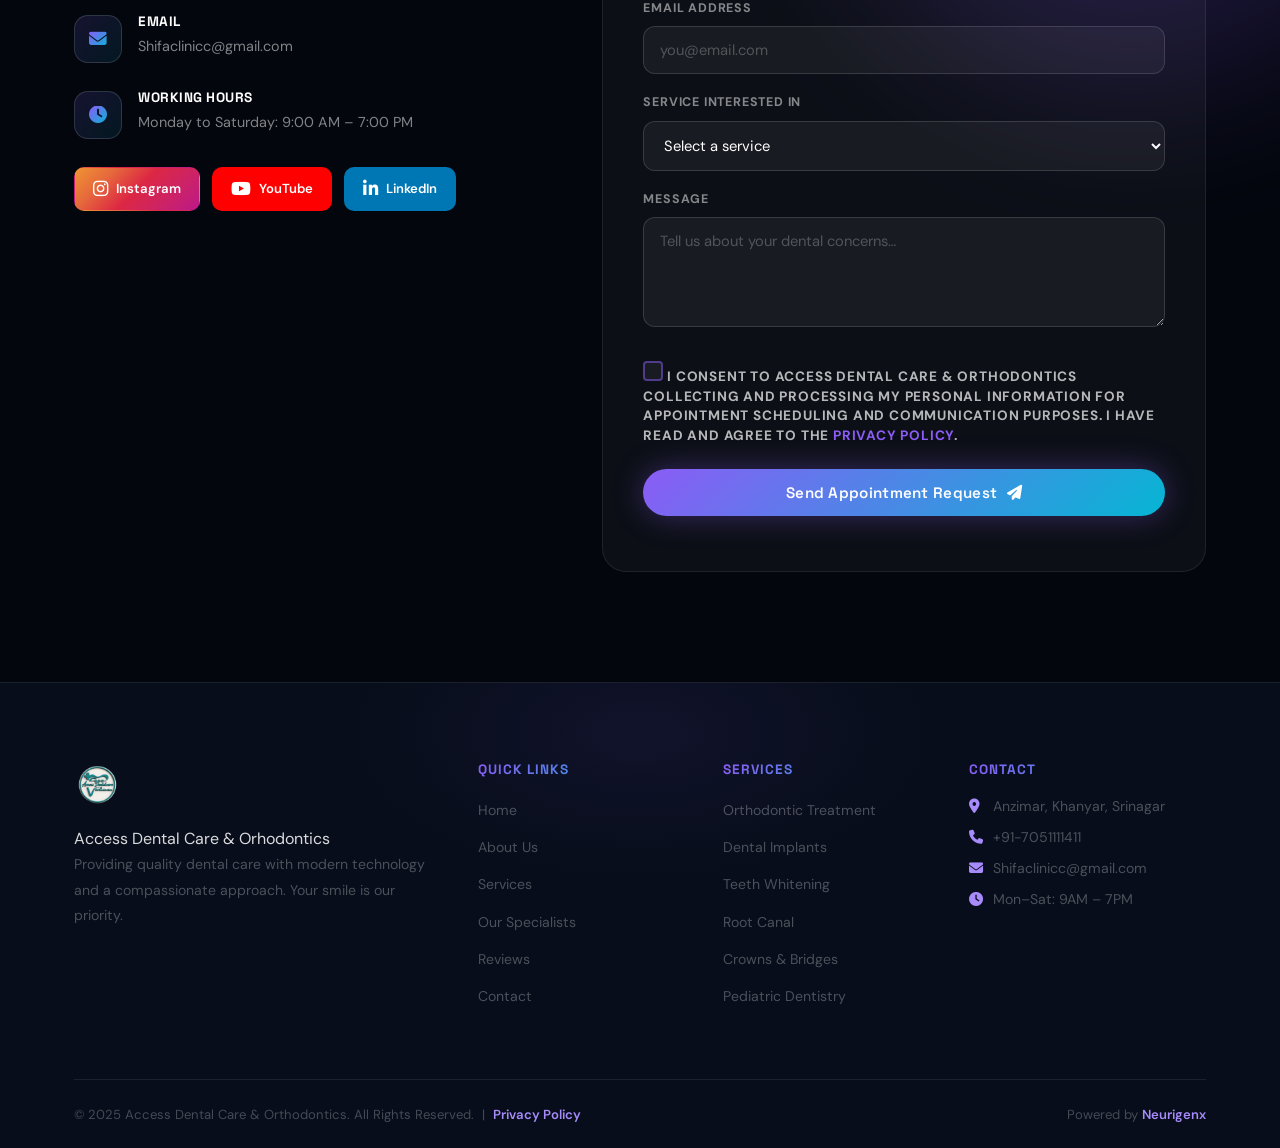
==== commit a62b161b: "updated footer" ====
--- a/index.html
+++ b/index.html
@@ -579,32 +579,32 @@
     <input type="hidden" name="_replyto" id="replytoEmail">
     
     <div class="form-row">
-      <div class="form-group">
-        <label for="name">Full Name</label>
-        <input type="text" id="name" name="name" class="form-control" placeholder="Your full name" required>
-      </div>
-      <div class="form-group">
-        <label for="phone">Phone Number</label>
-        <input type="tel" id="phone" name="phone" class="form-control" placeholder="+91 XXXXX XXXXX" required>
-      </div>
-    </div>
-    <div class="form-group">
-      <label for="email">Email Address</label>
-      <input type="email" id="email" name="email" class="form-control" placeholder="you@email.com" required>
-    </div>
-    <div class="form-group">
-      <label for="service">Service Interested In</label>
-      <select id="service" name="service" class="form-control" required>
-        <option value="">Select a service</option>
-        <option value="Orthodontic Treatment">Orthodontic Treatment</option>
-        <option value="Dental Implants">Dental Implants</option>
-        <option value="Teeth Whitening">Teeth Whitening</option>
-        <option value="Root Canal">Root Canal</option>
-        <option value="Crowns & Bridges">Crowns & Bridges</option>
-        <option value="Pediatric Dentistry">Pediatric Dentistry</option>
-        <option value="Other">Other</option>
-      </select>
-    </div>
+  <div class="form-group">
+    <label for="name">Full Name</label>
+    <input type="text" id="name" name="name" autocomplete="name" class="form-control" placeholder="Your full name" required>
+  </div>
+  <div class="form-group">
+    <label for="phone">Phone Number</label>
+    <input type="tel" id="phone" name="phone" autocomplete="tel" class="form-control" placeholder="+91 XXXXX XXXXX" required>
+  </div>
+</div>
+<div class="form-group">
+  <label for="email">Email Address</label>
+  <input type="email" id="email" name="email" autocomplete="email" class="form-control" placeholder="you@email.com" required>
+</div>
+<div class="form-group">
+  <label for="service">Service Interested In</label>
+  <select id="service" name="service" autocomplete="off" class="form-control" required>
+    <option value="">Select a service</option>
+    <option value="Orthodontic Treatment">Orthodontic Treatment</option>
+    <option value="Dental Implants">Dental Implants</option>
+    <option value="Teeth Whitening">Teeth Whitening</option>
+    <option value="Root Canal">Root Canal</option>
+    <option value="Crowns & Bridges">Crowns & Bridges</option>
+    <option value="Pediatric Dentistry">Pediatric Dentistry</option>
+    <option value="Other">Other</option>
+  </select>
+</div>
     <div class="form-group">
       <label for="message">Message</label>
       <textarea id="message" name="message" class="form-control" rows="4" placeholder="Tell us about your dental concerns…"></textarea>
@@ -642,7 +642,7 @@
   <div class="container">
     <div class="footer-grid">
       <div class="fc brand-col">
-        <img src="logo-trans.png" alt="Access Dental" class="footer-logo">
+        <img src="logo-trans.png" alt="Access Dental" class="footer-logo"> Access Dental Care & Orhodontics
         <p>Providing quality dental care with modern technology and a compassionate approach. Your smile is our priority.</p>
       </div>
       <div class="fc">
--- a/style.css
+++ b/style.css
@@ -1249,7 +1249,7 @@
 @media(max-width:400px){
   .logo-img{height:30px}
   .logo-top{font-size:0.68rem}
-  .logo-bot{display:none}
+  .logo-bot{display:block}
   .hero-h1{font-size:1.75rem}
   .hero-stats{flex-direction:column;align-items:center}
   .btn-primary,.btn-ghost{padding:12px 22px;font-size:0.88rem}
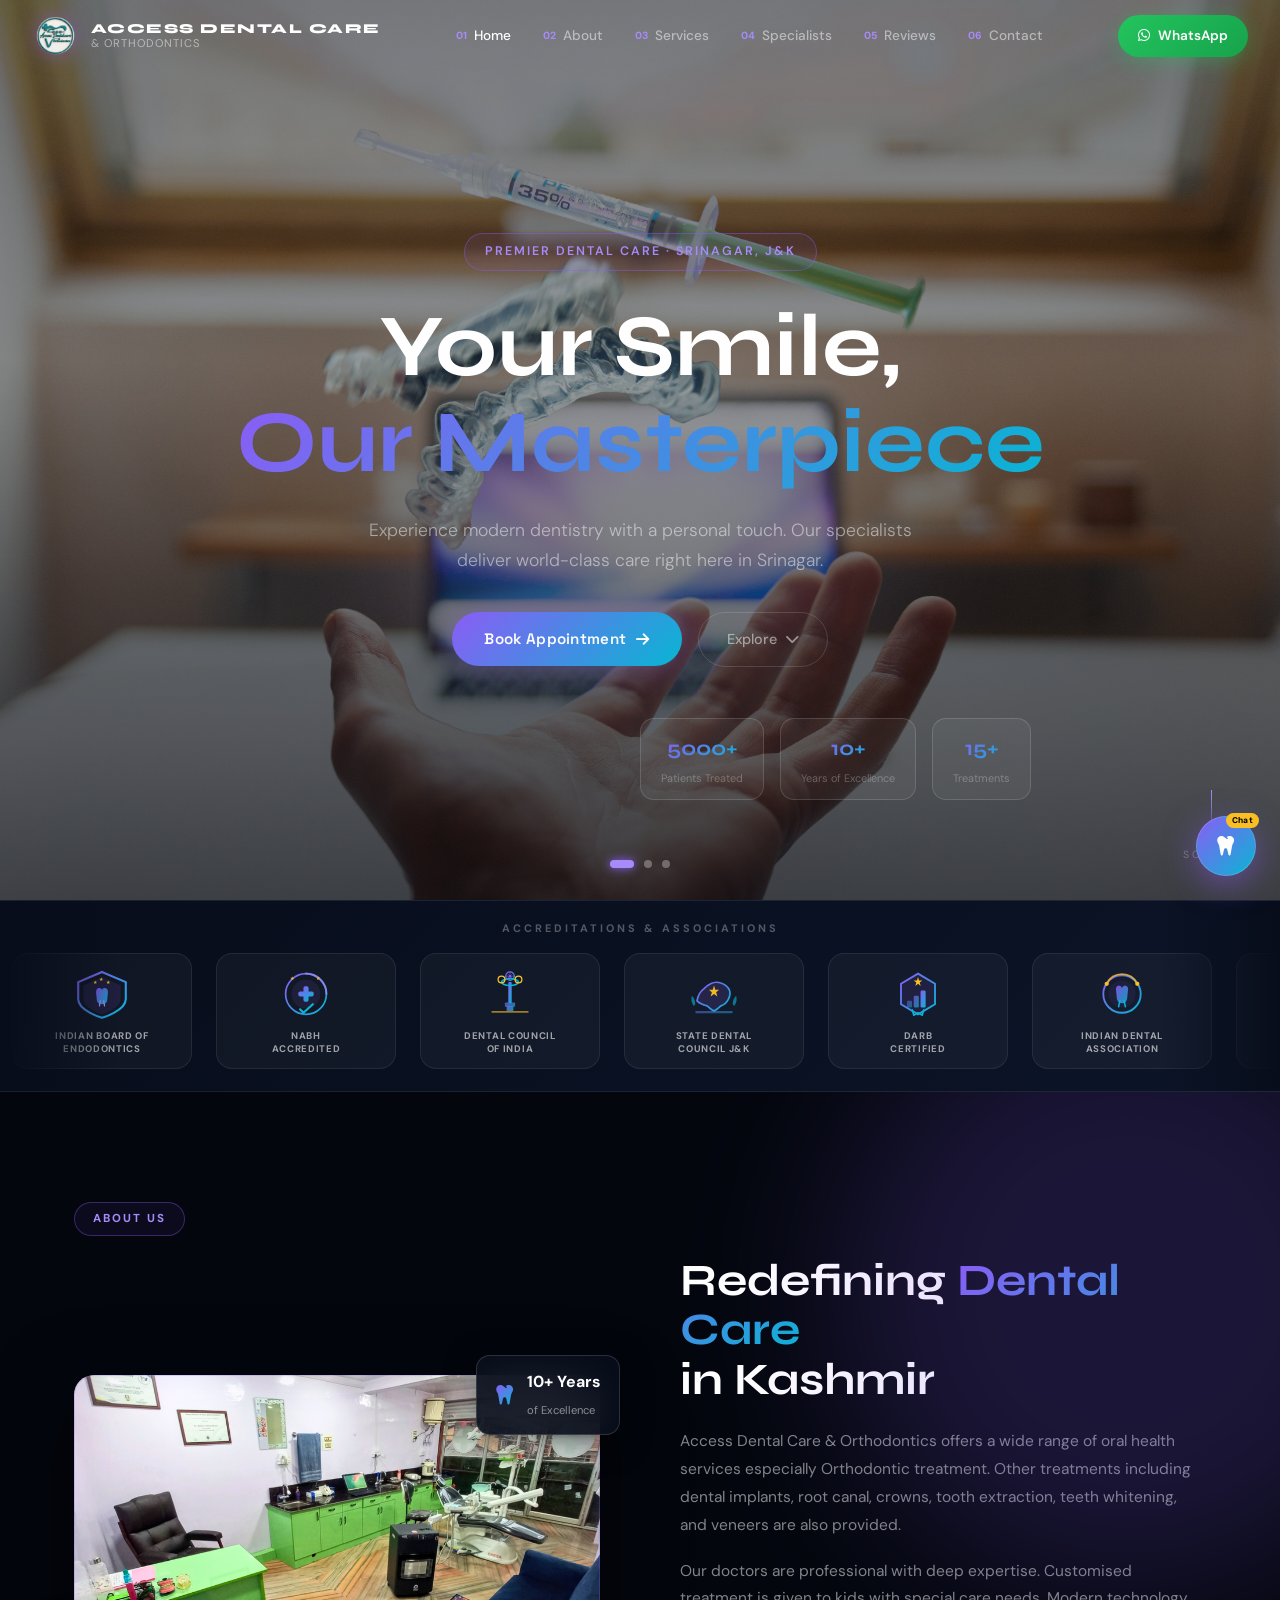
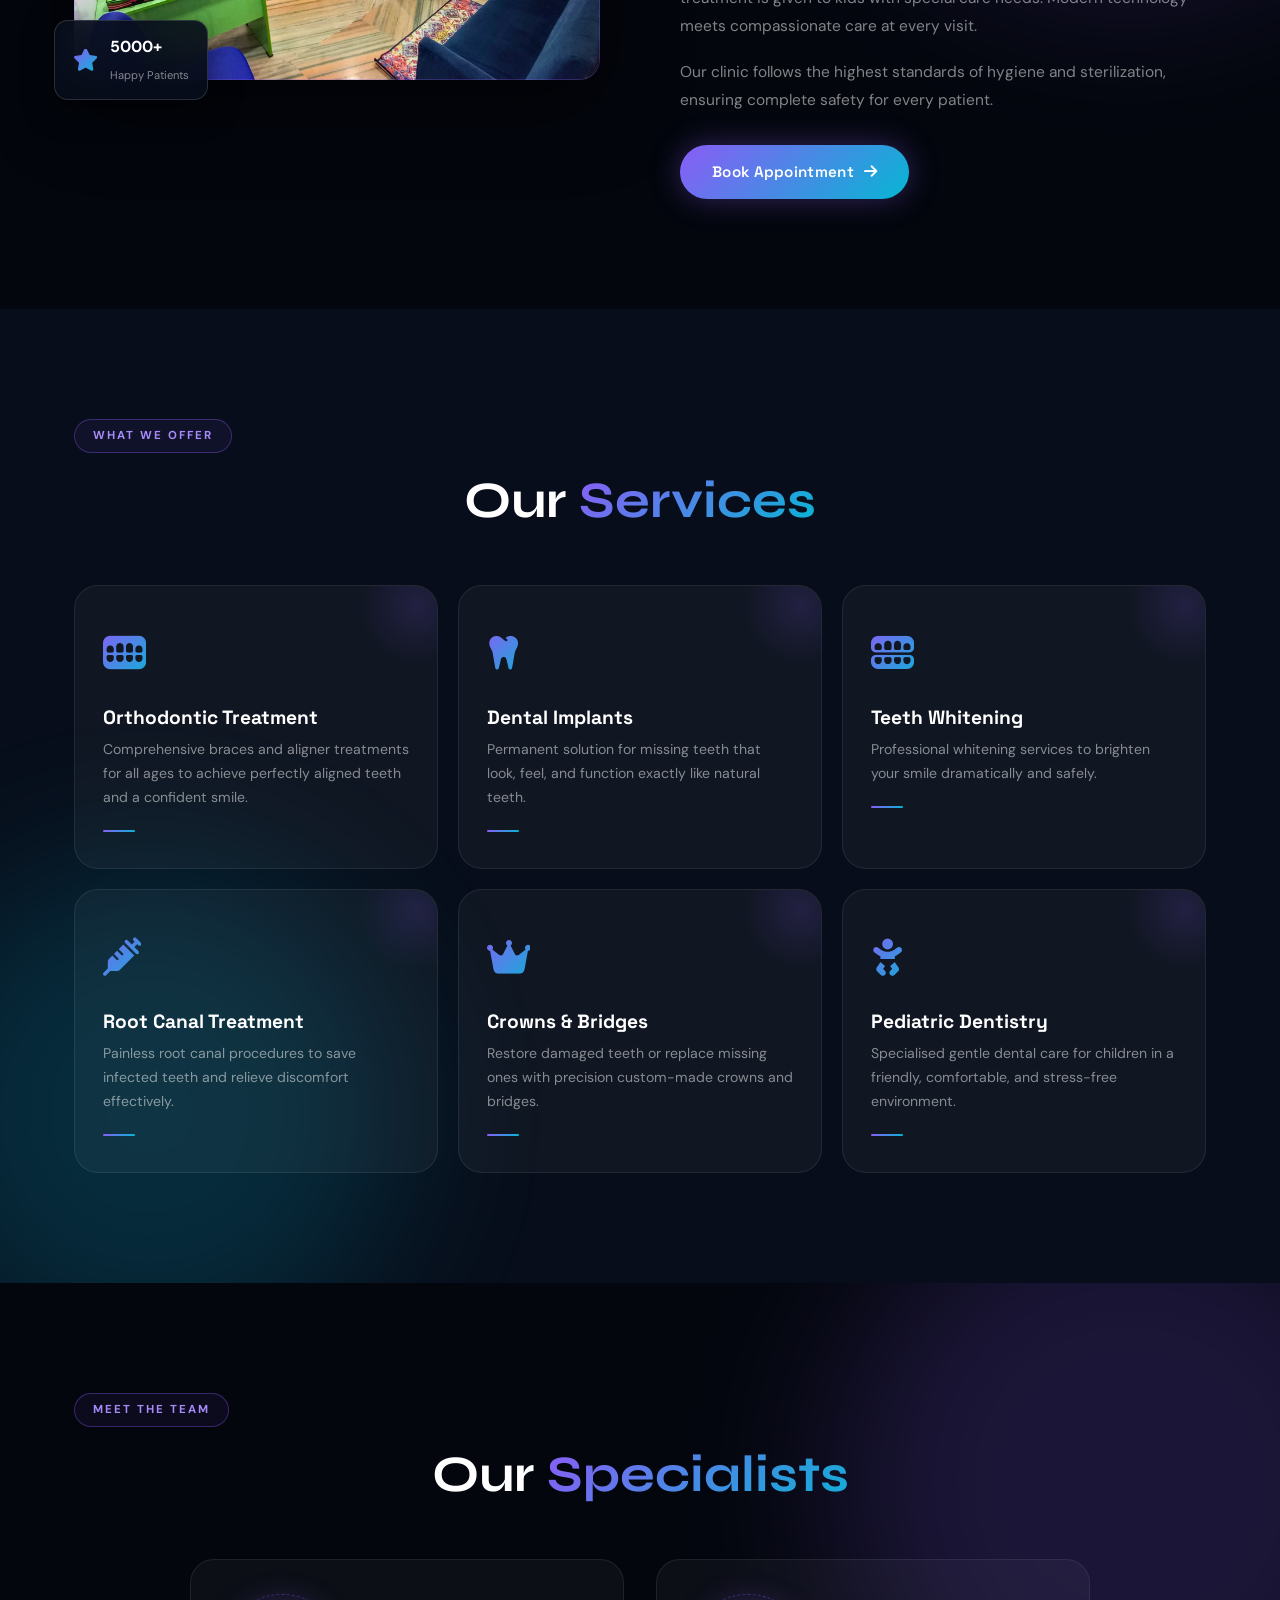
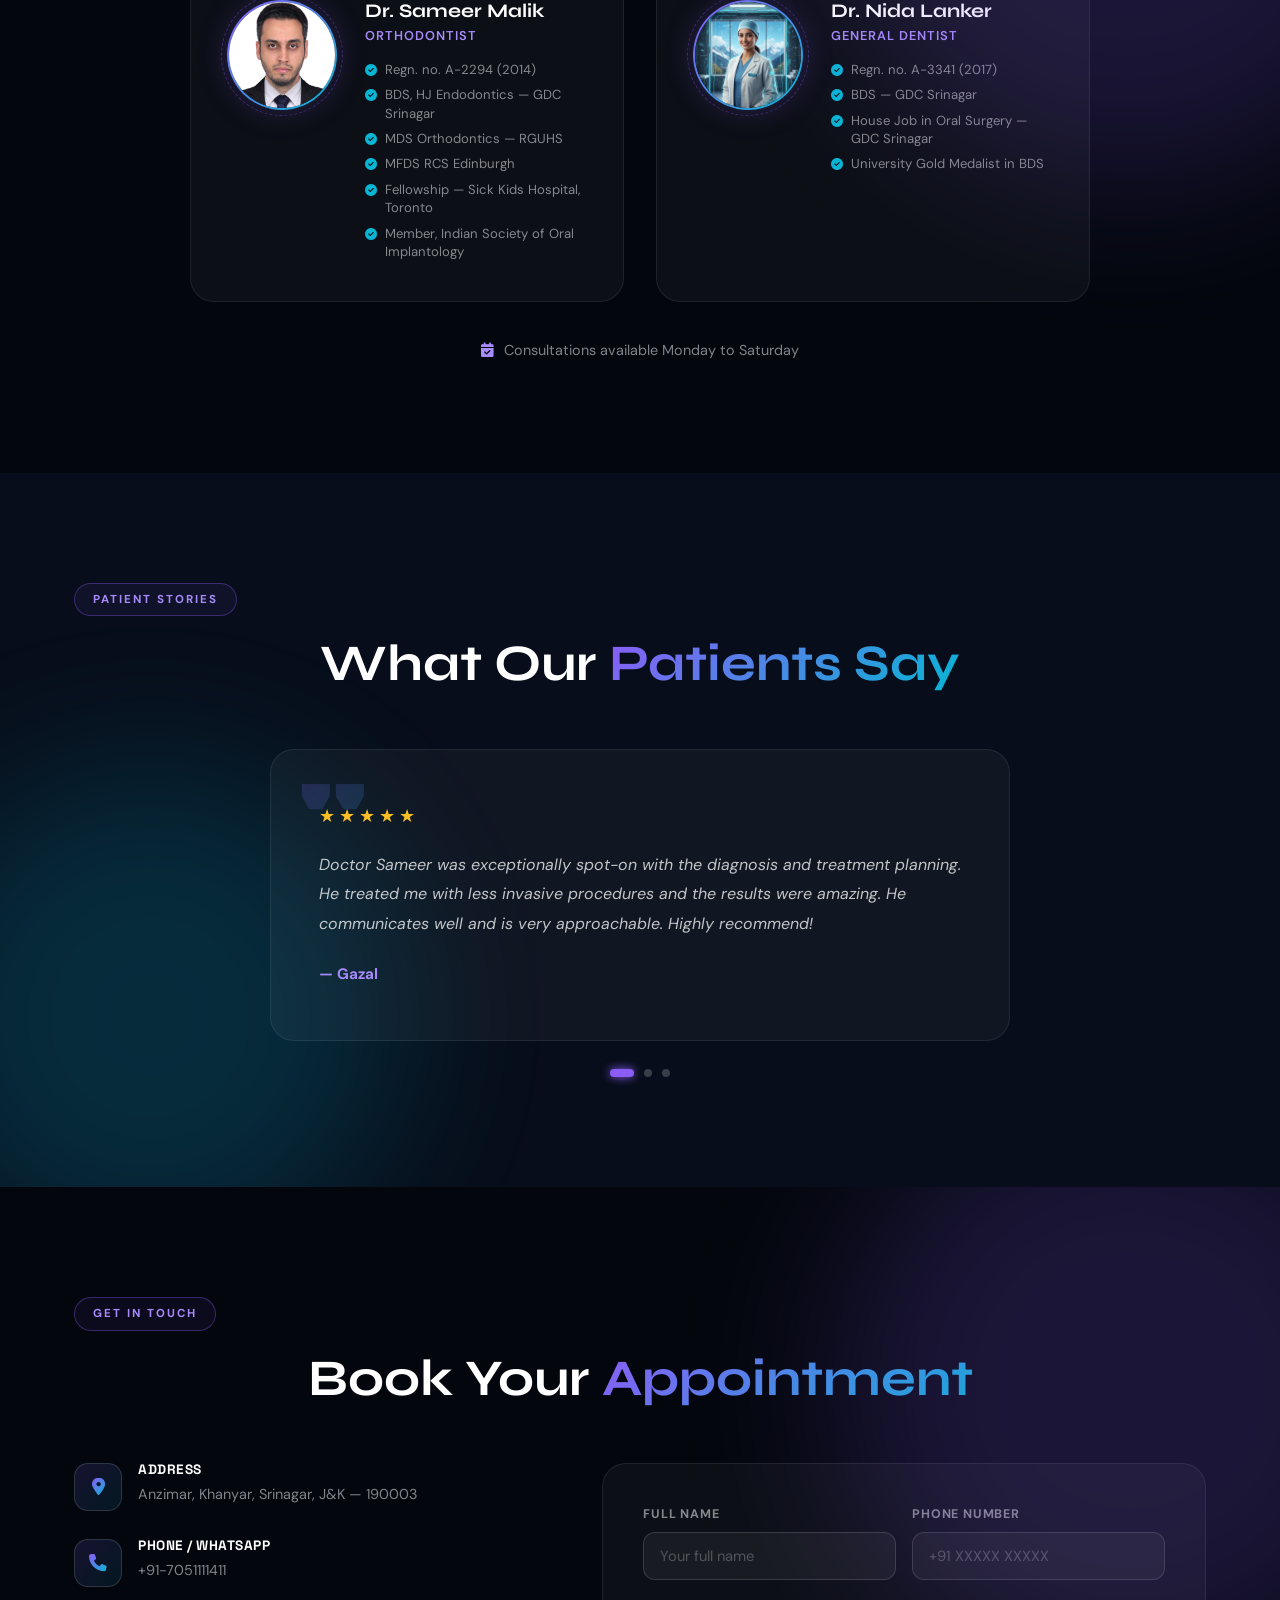
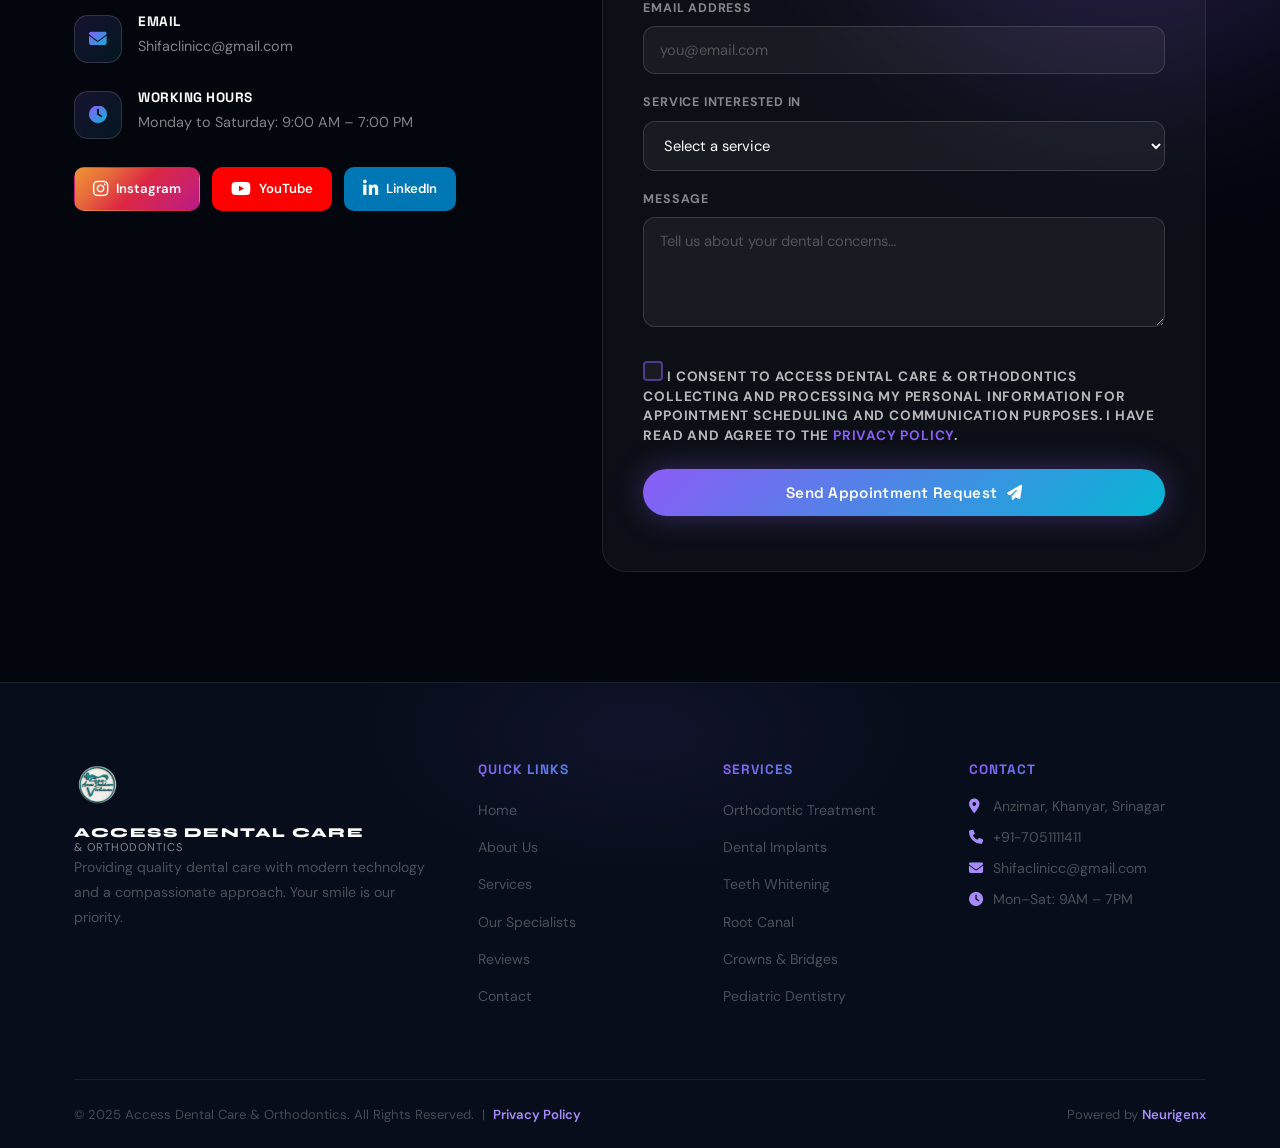
==== commit c80bd5a8: "updated footer logo words" ====
--- a/index.html
+++ b/index.html
@@ -642,7 +642,11 @@
   <div class="container">
     <div class="footer-grid">
       <div class="fc brand-col">
-        <img src="logo-trans.png" alt="Access Dental" class="footer-logo"> Access Dental Care & Orhodontics
+        <img src="logo-trans.png" alt="Access Dental" class="footer-logo"> 
+        <div class="logo-words">
+        <span class="logo-top">ACCESS DENTAL CARE</span>
+        <span class="logo-bot">&amp; ORTHODONTICS</span>
+      </div>
         <p>Providing quality dental care with modern technology and a compassionate approach. Your smile is our priority.</p>
       </div>
       <div class="fc">
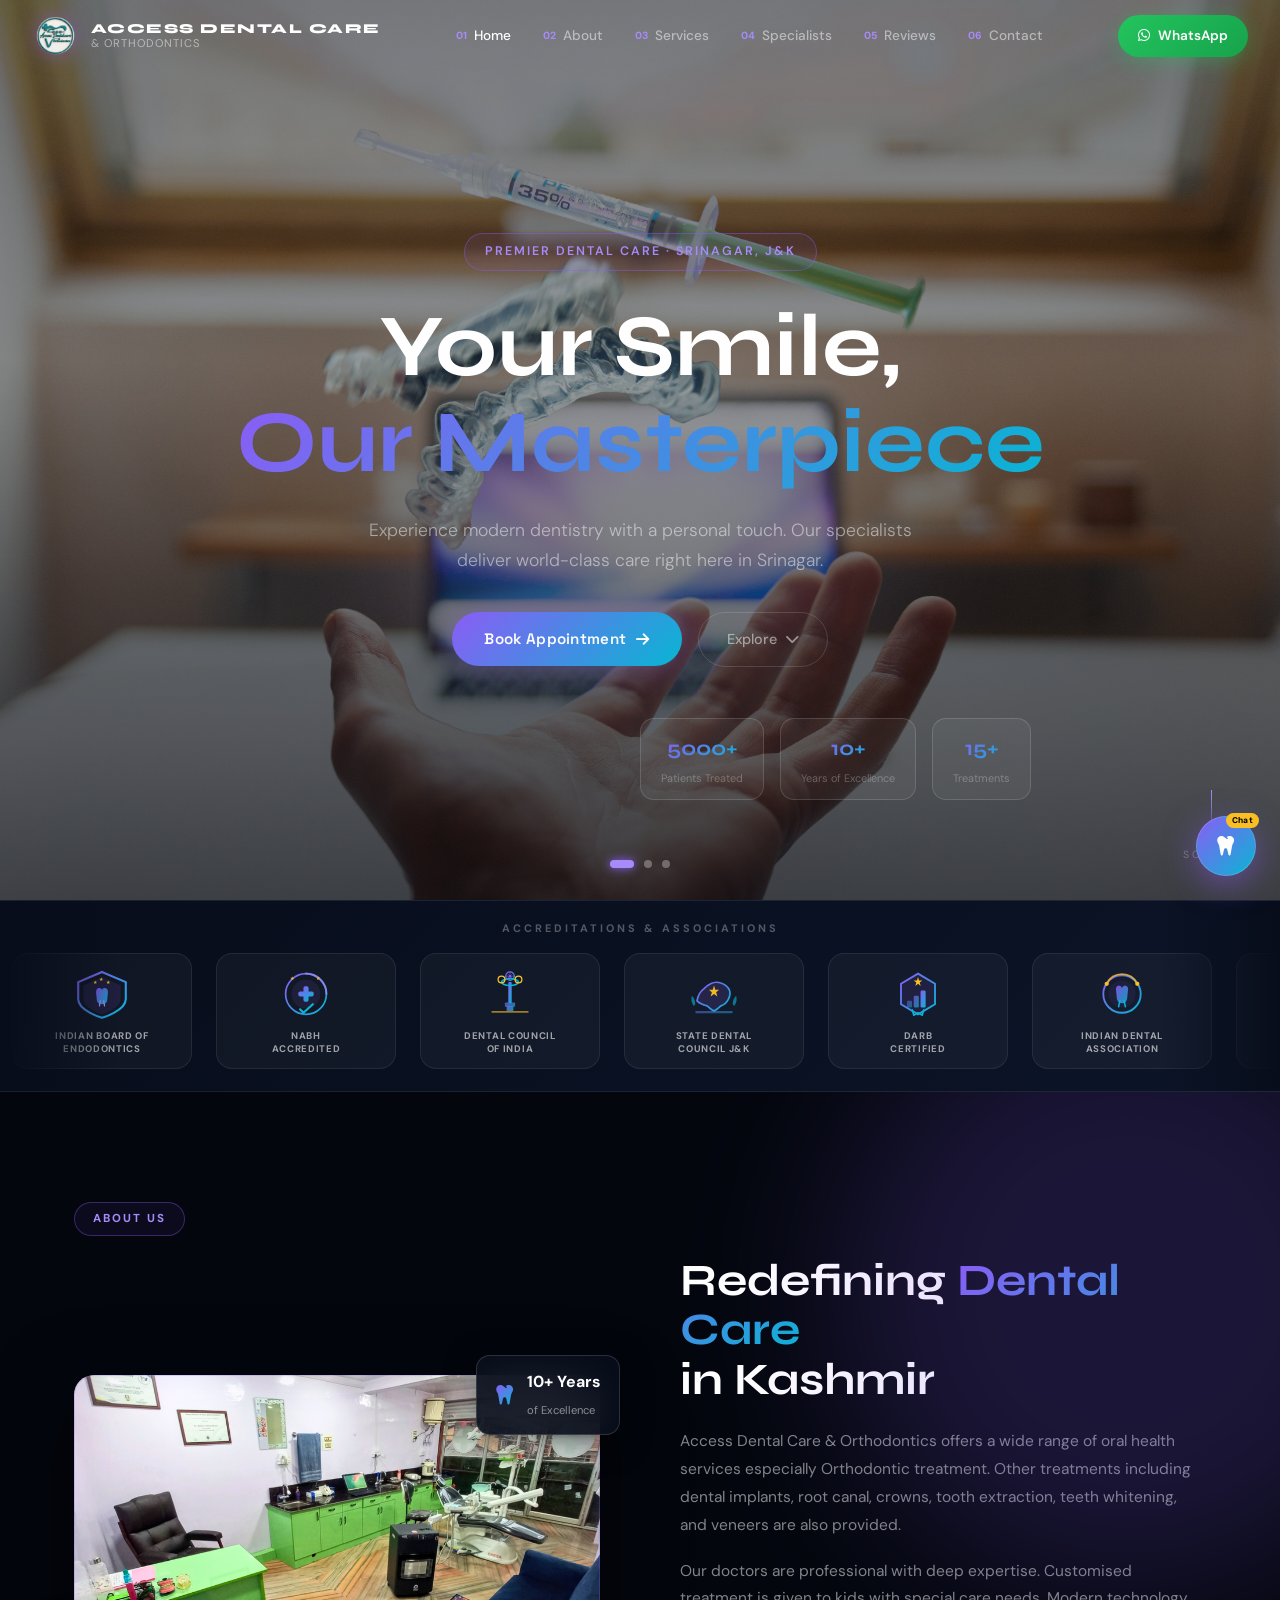
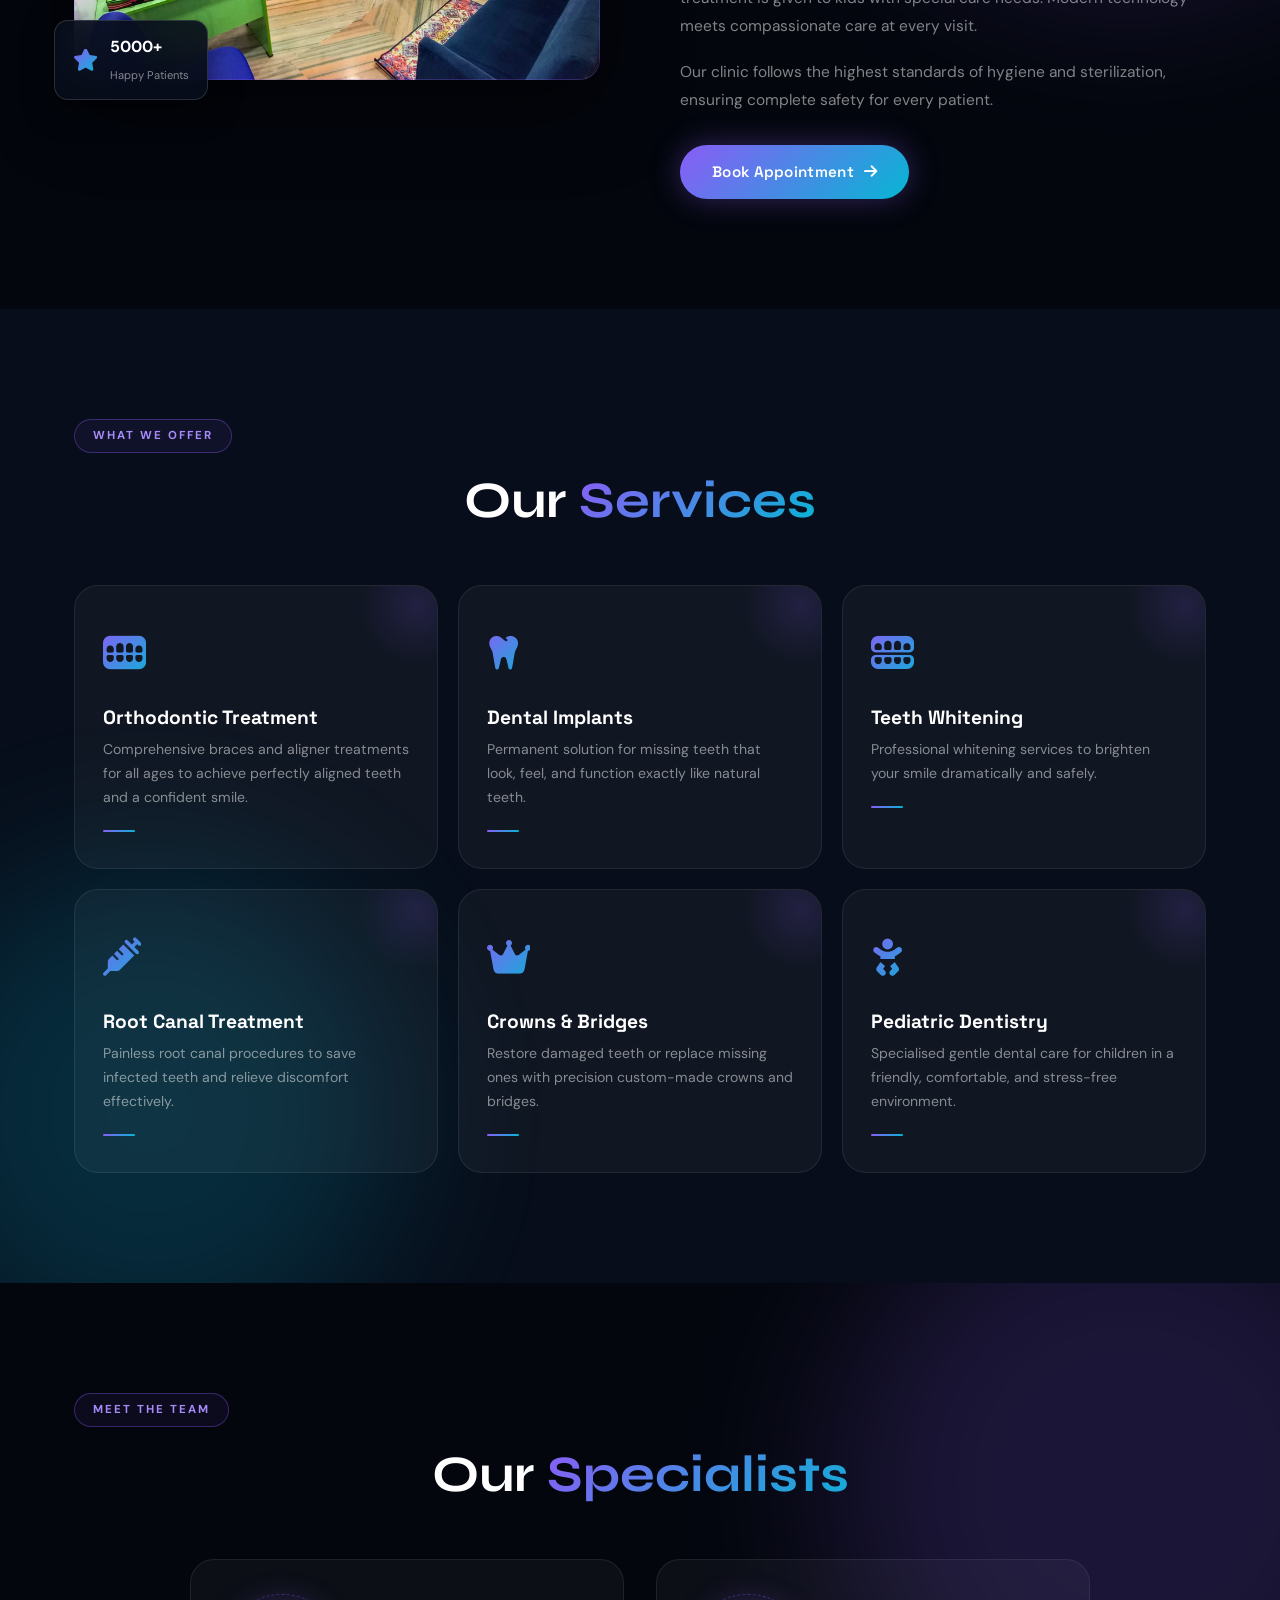
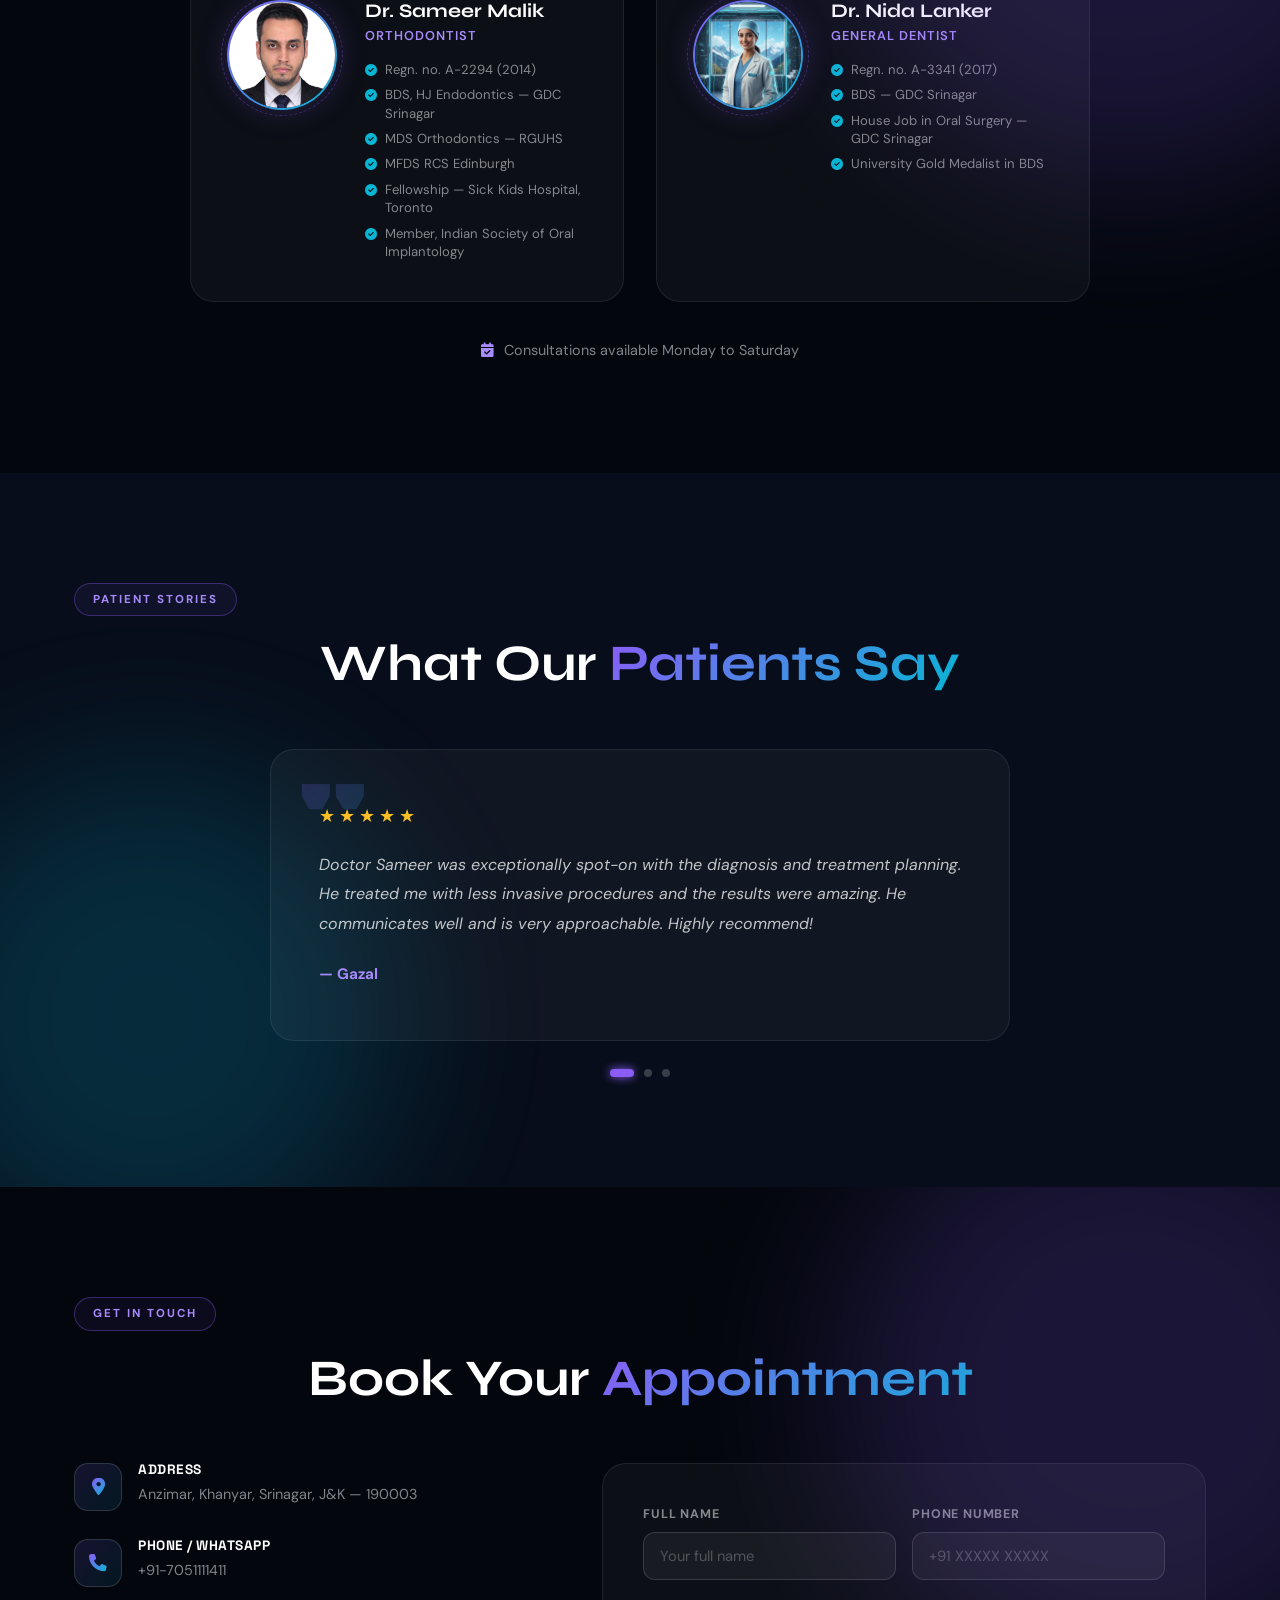
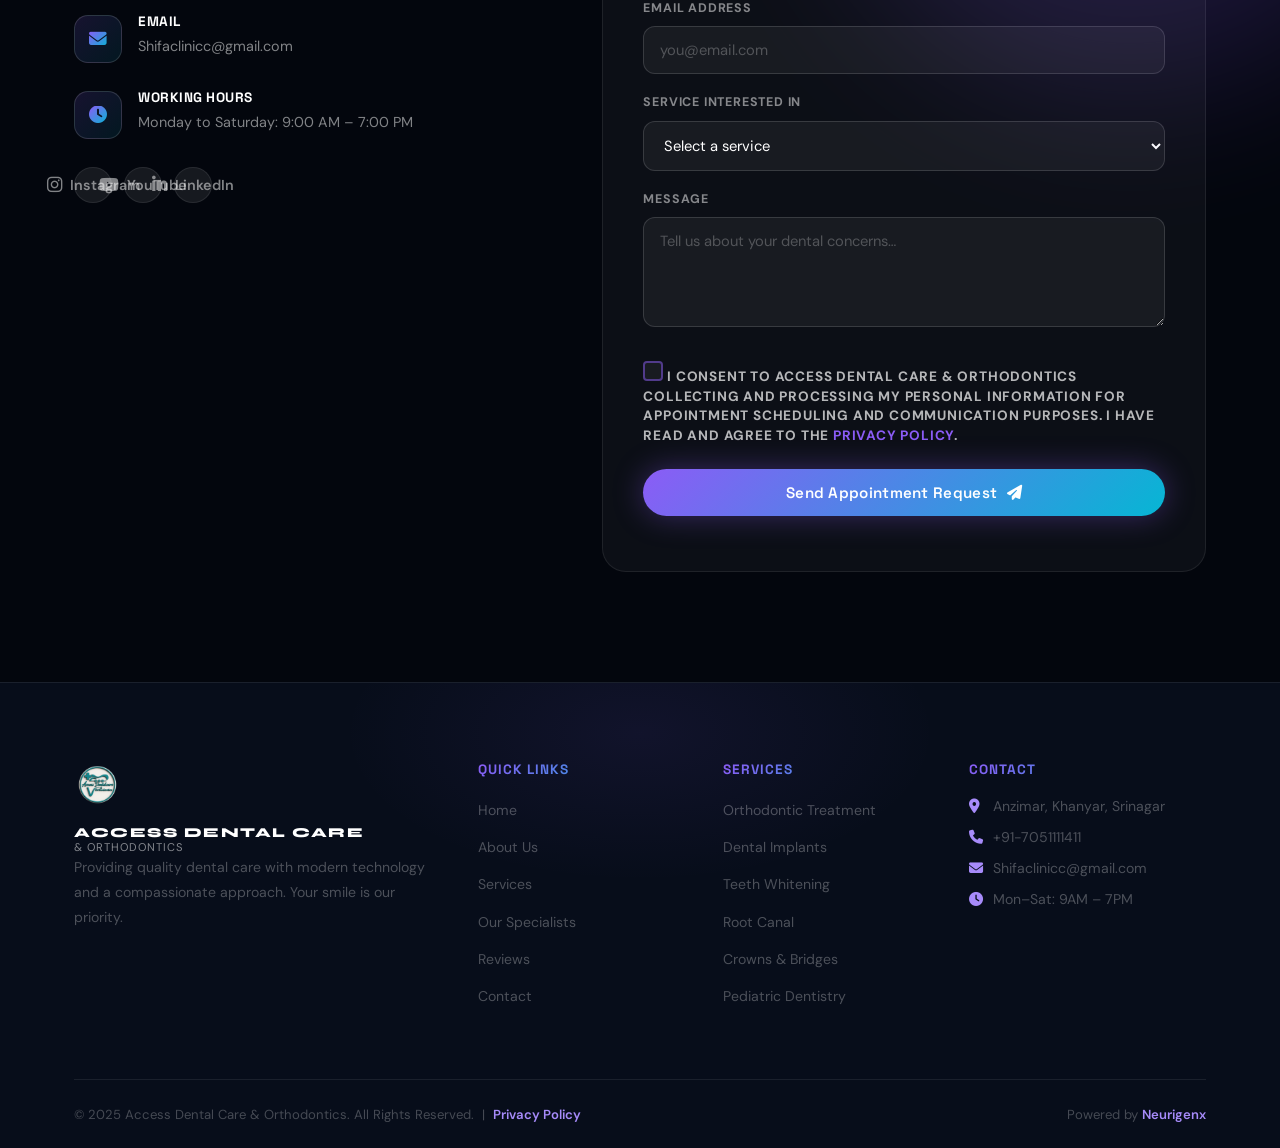
==== commit bf5a77df: "updated index page" ====
--- a/index.html
+++ b/index.html
@@ -1,19 +1,152 @@
 <!DOCTYPE html>
 <html lang="en">
 <head>
+  <!-- Google tag (gtag.js) -->
+<script async src="https://www.googletagmanager.com/gtag/js?id=G-YGKJQ9YENW"></script>
+<script>
+  window.dataLayer = window.dataLayer || [];
+  function gtag(){dataLayer.push(arguments);}
+  gtag('js', new Date());
+
+  gtag('config', 'G-YGKJQ9YENW');
+</script>
   <meta charset="UTF-8">
   <meta name="viewport" content="width=device-width, initial-scale=1.0, viewport-fit=cover">
   <meta name="theme-color" content="#03060d">
   <meta name="mobile-web-app-capable" content="yes">
   <meta name="apple-mobile-web-app-status-bar-style" content="black-translucent">
-  <title>Access Dental Care & Orthodontics | Premier Dental Clinic in Srinagar</title>
-  <meta name="description" content="Access Dental Care & Orthodontics — premier dental clinic in Srinagar offering orthodontics, implants, teeth whitening & more.">
+  <title>Access Dental Care & Orthodontics | Best Dental Clinic in Srinagar, Kashmir</title>
+  <meta name="description" content="Access Dental Care & Orthodontics — Srinagar's premier dental clinic. Expert orthodontics, dental implants, root canal, teeth whitening & pediatric dentistry. Dr. Sameer Malik (MDS, MFDS RCS Edinburgh) & Dr. Nida Lanker (Gold Medalist BDS). Book today: +91-7051111411.">
+  <meta name="keywords" content="dental clinic srinagar, best dentist srinagar, orthodontist srinagar, dental implants srinagar, teeth whitening srinagar, root canal srinagar, braces srinagar, dentist kashmir, pediatric dentist srinagar, access dental care srinagar, dental care orthodontics kashmir">
+  <meta name="robots" content="index, follow, max-snippet:-1, max-image-preview:large, max-video-preview:-1">
+  <meta name="author" content="Access Dental Care & Orthodontics">
+  <link rel="canonical" href="https://accessdentalcare.in/">
+  <link rel="sitemap" type="application/xml" href="/sitemap.xml">
+
+  <!-- Open Graph -->
+  <meta property="og:type" content="website">
+  <meta property="og:url" content="https://accessdentalcare.in/">
+  <meta property="og:title" content="Access Dental Care & Orthodontics | Premier Dental Clinic in Srinagar">
+  <meta property="og:description" content="Srinagar's most trusted dental clinic. Orthodontics, implants, root canal, whitening & more. Led by internationally trained specialists. Book now.">
+  <meta property="og:image" content="https://accessdentalcare.in/clinic-image.png">
+  <meta property="og:site_name" content="Access Dental Care & Orthodontics">
+  <meta property="og:locale" content="en_IN">
+
+  <!-- Twitter Card -->
+  <meta name="twitter:card" content="summary_large_image">
+  <meta name="twitter:title" content="Access Dental Care & Orthodontics | Srinagar">
+  <meta name="twitter:description" content="Premier dental clinic in Srinagar. Expert orthodontics, implants, root canal & more.">
+  <meta name="twitter:image" content="https://accessdentalcare.in/clinic-image.png">
+
+  <!-- Structured Data: LocalBusiness + MedicalClinic -->
+  <script type="application/ld+json">
+  {
+    "@context": "https://schema.org",
+    "@type": ["MedicalClinic","LocalBusiness","HealthAndBeautyBusiness"],
+    "name": "Access Dental Care & Orthodontics",
+    "url": "https://accessdentalcare.in",
+    "logo": "https://accessdentalcare.in/logo.png",
+    "image": ["https://accessdentalcare.in/clinic-image.png","https://accessdentalcare.in/slide-one.jpg"],
+    "description": "Premier dental clinic in Srinagar, Kashmir offering orthodontic treatment, dental implants, root canal treatment, teeth whitening, pediatric dentistry, crowns and bridges. Led by internationally trained specialists Dr. Sameer Malik (MDS, MFDS RCS Edinburgh) and Dr. Nida Lanker (Gold Medalist BDS).",
+    "address": {
+      "@type": "PostalAddress",
+      "streetAddress": "Anzimar, Khanyar",
+      "addressLocality": "Srinagar",
+      "addressRegion": "Jammu & Kashmir",
+      "postalCode": "190003",
+      "addressCountry": "IN"
+    },
+    "geo": {"@type":"GeoCoordinates","latitude":"34.0836","longitude":"74.7973"},
+    "telephone": "+91-7051111411",
+    "email": "Shifaclinicc@gmail.com",
+    "foundingDate": "2014",
+    "priceRange": "₹₹",
+    "currenciesAccepted": "INR",
+    "paymentAccepted": "Cash, UPI, Card",
+    "openingHoursSpecification": [
+      {"@type":"OpeningHoursSpecification","dayOfWeek":["Monday","Tuesday","Wednesday","Thursday","Friday","Saturday"],"opens":"09:00","closes":"19:00"}
+    ],
+    "hasMap": "https://maps.google.com/?q=Access+Dental+Care+Srinagar",
+    "medicalSpecialty": ["Dentistry","Orthodontics","Implantology"],
+    "aggregateRating": {
+      "@type": "AggregateRating",
+      "ratingValue": "4.9",
+      "reviewCount": "127",
+      "bestRating": "5"
+    },
+    "sameAs": [
+      "https://www.instagram.com/accessdentalcare",
+      "https://www.facebook.com/accessdentalcare"
+    ]
+  }
+  </script>
+
+  <!-- FAQ Schema -->
+  <script type="application/ld+json">
+  {
+    "@context": "https://schema.org",
+    "@type": "FAQPage",
+    "mainEntity": [
+      {"@type":"Question","name":"What dental services does Access Dental Care offer?","acceptedAnswer":{"@type":"Answer","text":"Access Dental Care & Orthodontics offers orthodontic treatment (braces and clear aligners), dental implants, root canal treatment, teeth whitening, crowns and bridges, pediatric dentistry, and general dental care including scaling and polishing."}},
+      {"@type":"Question","name":"Where is Access Dental Care located in Srinagar?","acceptedAnswer":{"@type":"Answer","text":"Access Dental Care & Orthodontics is located at Anzimar, Khanyar, Srinagar, Jammu & Kashmir - 190003."}},
+      {"@type":"Question","name":"What are the clinic hours?","acceptedAnswer":{"@type":"Answer","text":"The clinic is open Monday to Saturday, 9:00 AM to 7:00 PM. Closed on Sundays."}},
+      {"@type":"Question","name":"How can I book a dental appointment in Srinagar?","acceptedAnswer":{"@type":"Answer","text":"You can book an appointment at Access Dental Care by calling or WhatsApping +91-7051111411, or by filling in the online appointment form on our website."}}
+    ]
+  }
+  </script>
 
   <link rel="stylesheet" href="https://cdnjs.cloudflare.com/ajax/libs/font-awesome/6.4.0/css/all.min.css">
   <link href="https://fonts.googleapis.com/css2?family=Space+Grotesk:wght@300;400;500;600;700&family=Syne:wght@400;500;600;700;800&family=DM+Sans:ital,wght@0,300;0,400;0,500;1,300&display=swap" rel="stylesheet">
   <link rel="stylesheet" href="style.css">
   <script async src="https://pagead2.googlesyndication.com/pagead/js/adsbygoogle.js?client=ca-pub-7815915531609481"
      crossorigin="anonymous"></script>
+
+  <style>
+    /* Active nav page highlight */
+    .nav-link.active-page { color: var(--cyan) !important; }
+    .nav-link.active-page span { color: var(--cyan) !important; }
+
+    /* Social row for footer */
+    .social-row { display:flex; gap:12px; margin-top:16px; }
+    .social-row a {
+      width:36px; height:36px; border-radius:50%;
+      background:var(--surface2); border:1px solid var(--border);
+      display:flex; align-items:center; justify-content:center;
+      color:var(--grey); transition:var(--trans); font-size:0.9rem;
+    }
+    .social-row a:hover { background:var(--grad); border-color:transparent; color:white; }
+
+    /* Blog preview section */
+    .blog-preview-section { padding:80px 0; }
+    .blog-preview-grid { display:grid; grid-template-columns:repeat(3,1fr); gap:24px; margin-top:40px; }
+    .bp-card {
+      background:var(--surface); border:1px solid var(--border);
+      border-radius:var(--r2); overflow:hidden; transition:var(--trans);
+    }
+    .bp-card:hover { border-color:var(--border2); transform:translateY(-4px); }
+    .bp-img {
+      height:160px; display:flex; align-items:center; justify-content:center;
+      font-size:3rem;
+      background:linear-gradient(135deg,rgba(139,92,246,0.12),rgba(6,182,212,0.08));
+    }
+    .bp-body { padding:20px; }
+    .bp-cat { font-size:0.68rem; font-weight:600; letter-spacing:0.1em; text-transform:uppercase; color:var(--cyan); margin-bottom:8px; }
+    .bp-body h3 { font-size:0.95rem; line-height:1.35; margin-bottom:8px; }
+    .bp-body p { font-size:0.82rem; color:var(--grey); line-height:1.65; margin-bottom:12px; }
+    .bp-body a { font-size:0.8rem; color:var(--purple2); }
+    .bp-body a:hover { color:var(--cyan); }
+
+    /* AdSense slot */
+    .adsense-slot {
+      background:var(--surface); border:1px solid var(--border);
+      border-radius:var(--r); padding:12px; text-align:center;
+      margin:40px 0; min-height:90px;
+      display:flex; align-items:center; justify-content:center;
+    }
+    .adsense-label { font-size:0.68rem; color:var(--grey2); text-transform:uppercase; letter-spacing:0.1em; margin-bottom:6px; }
+
+    @media (max-width:768px) { .blog-preview-grid { grid-template-columns:1fr; } }
+  </style>
 </head>
 <body>
 
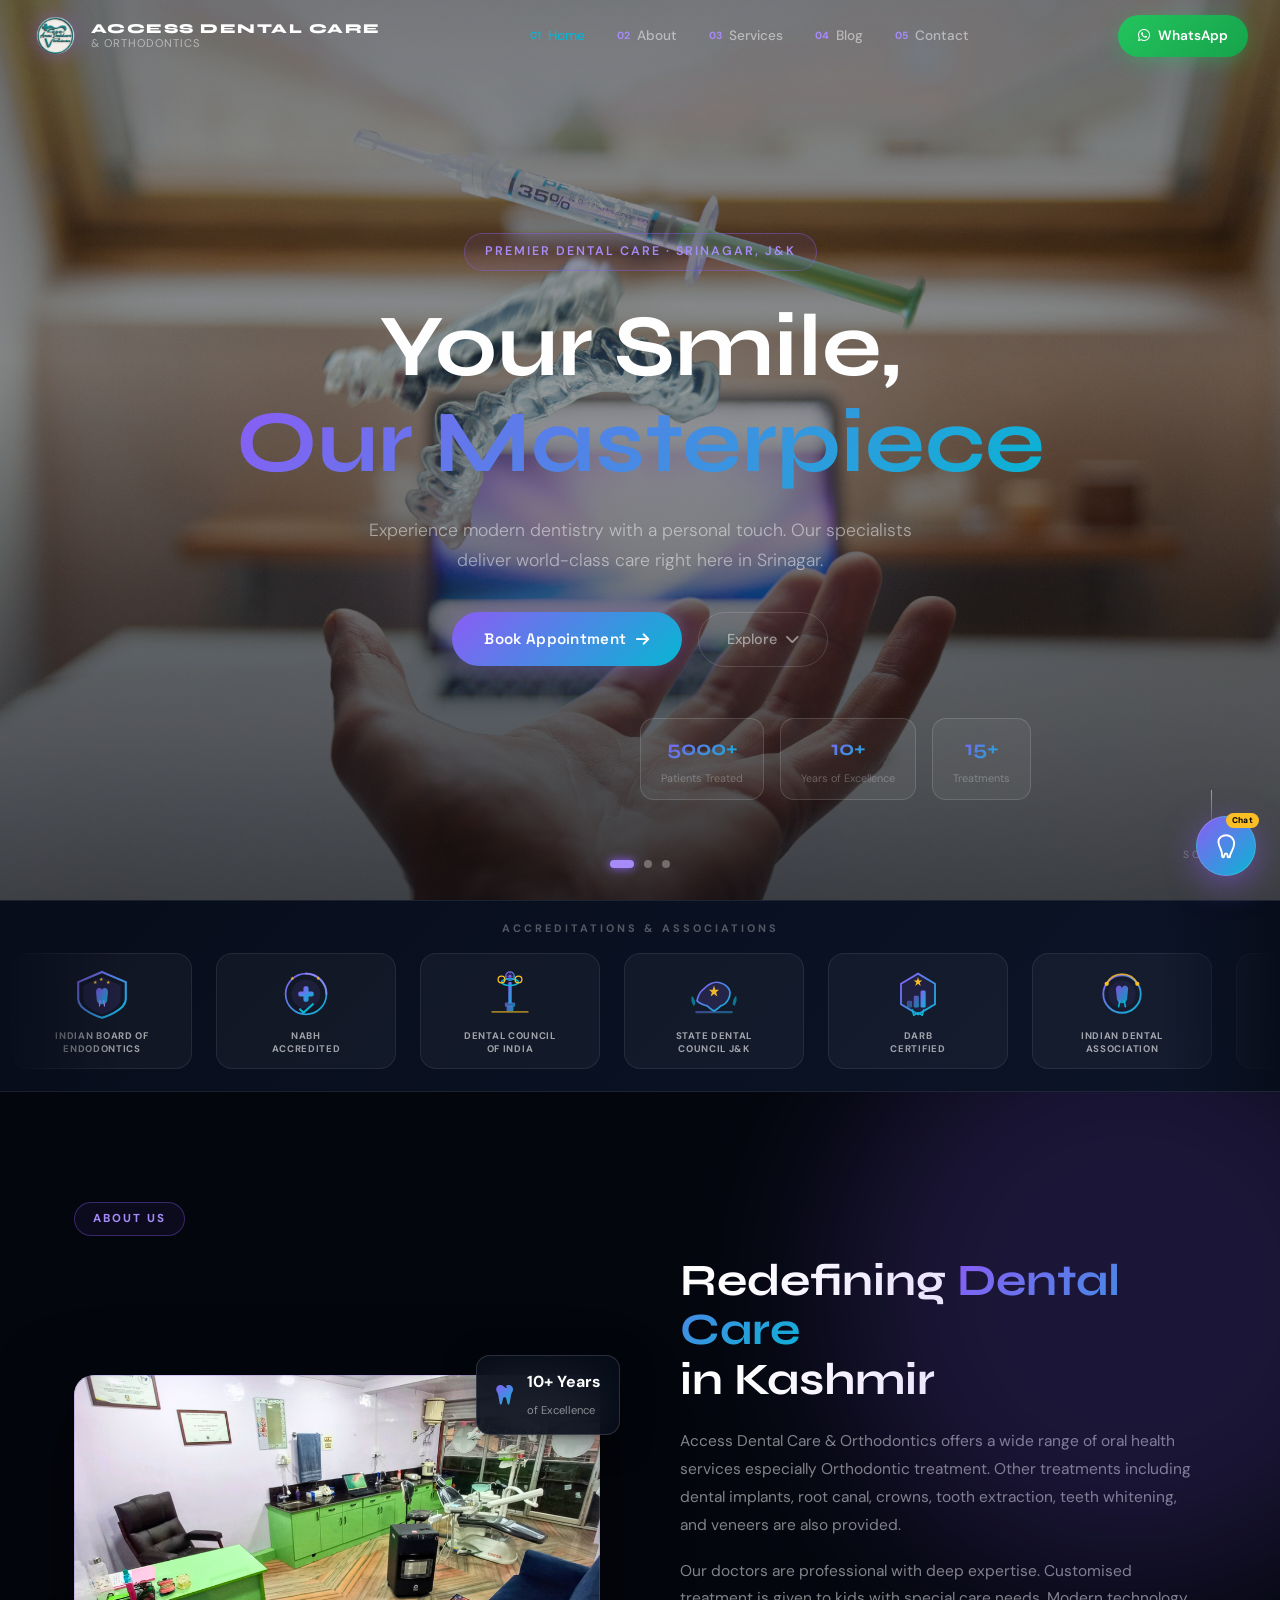
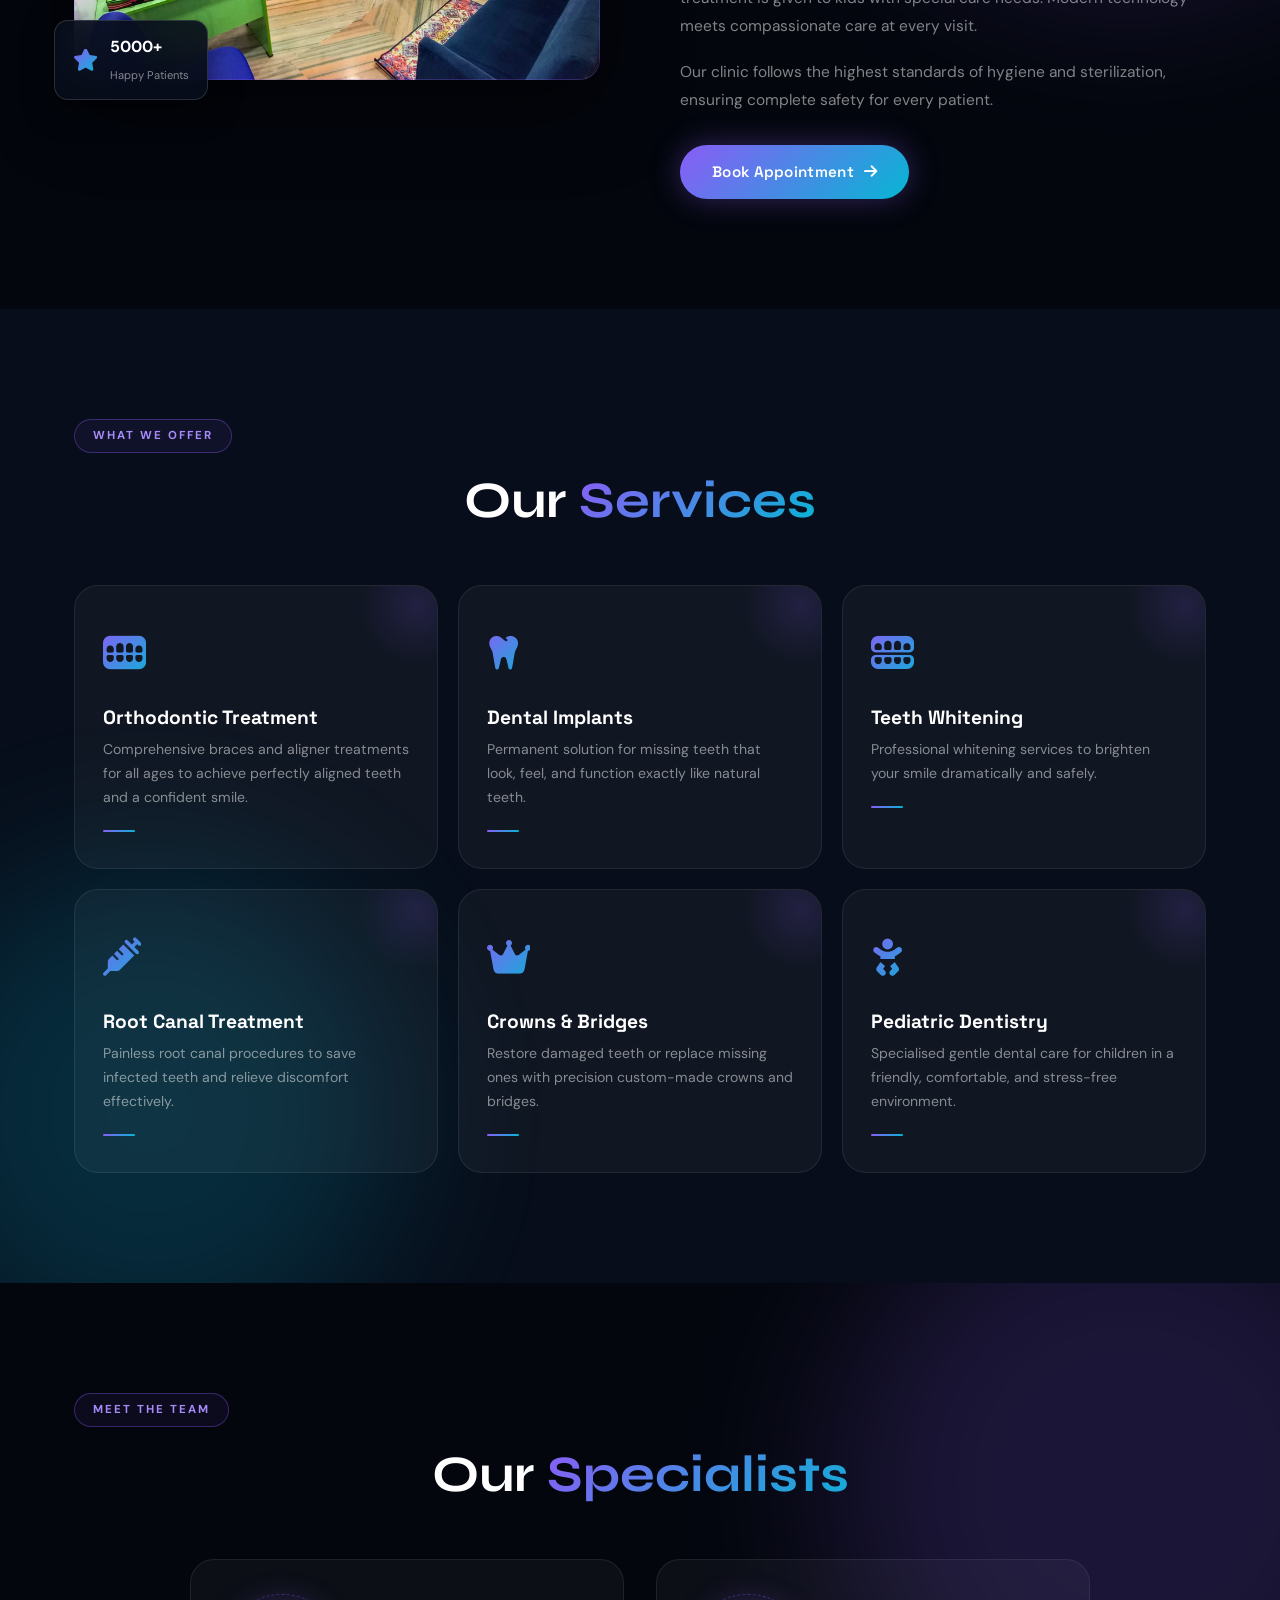
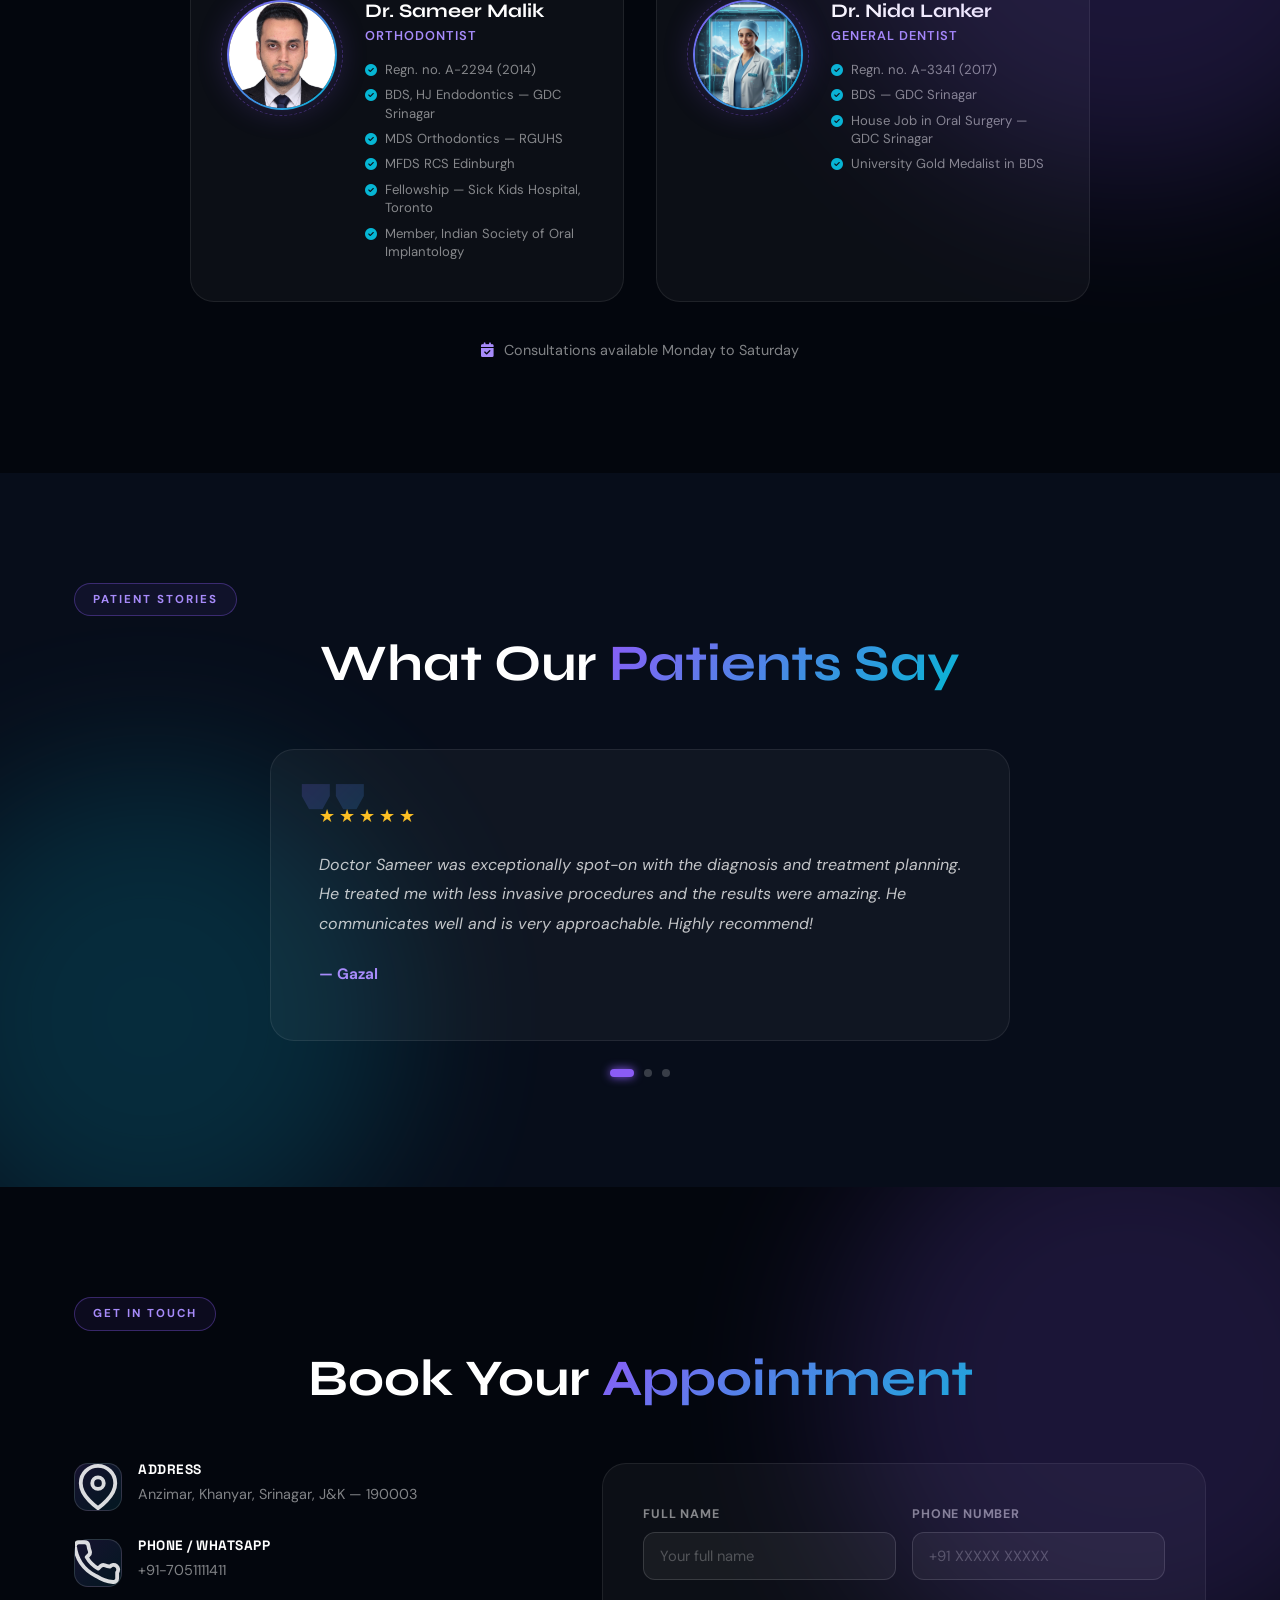
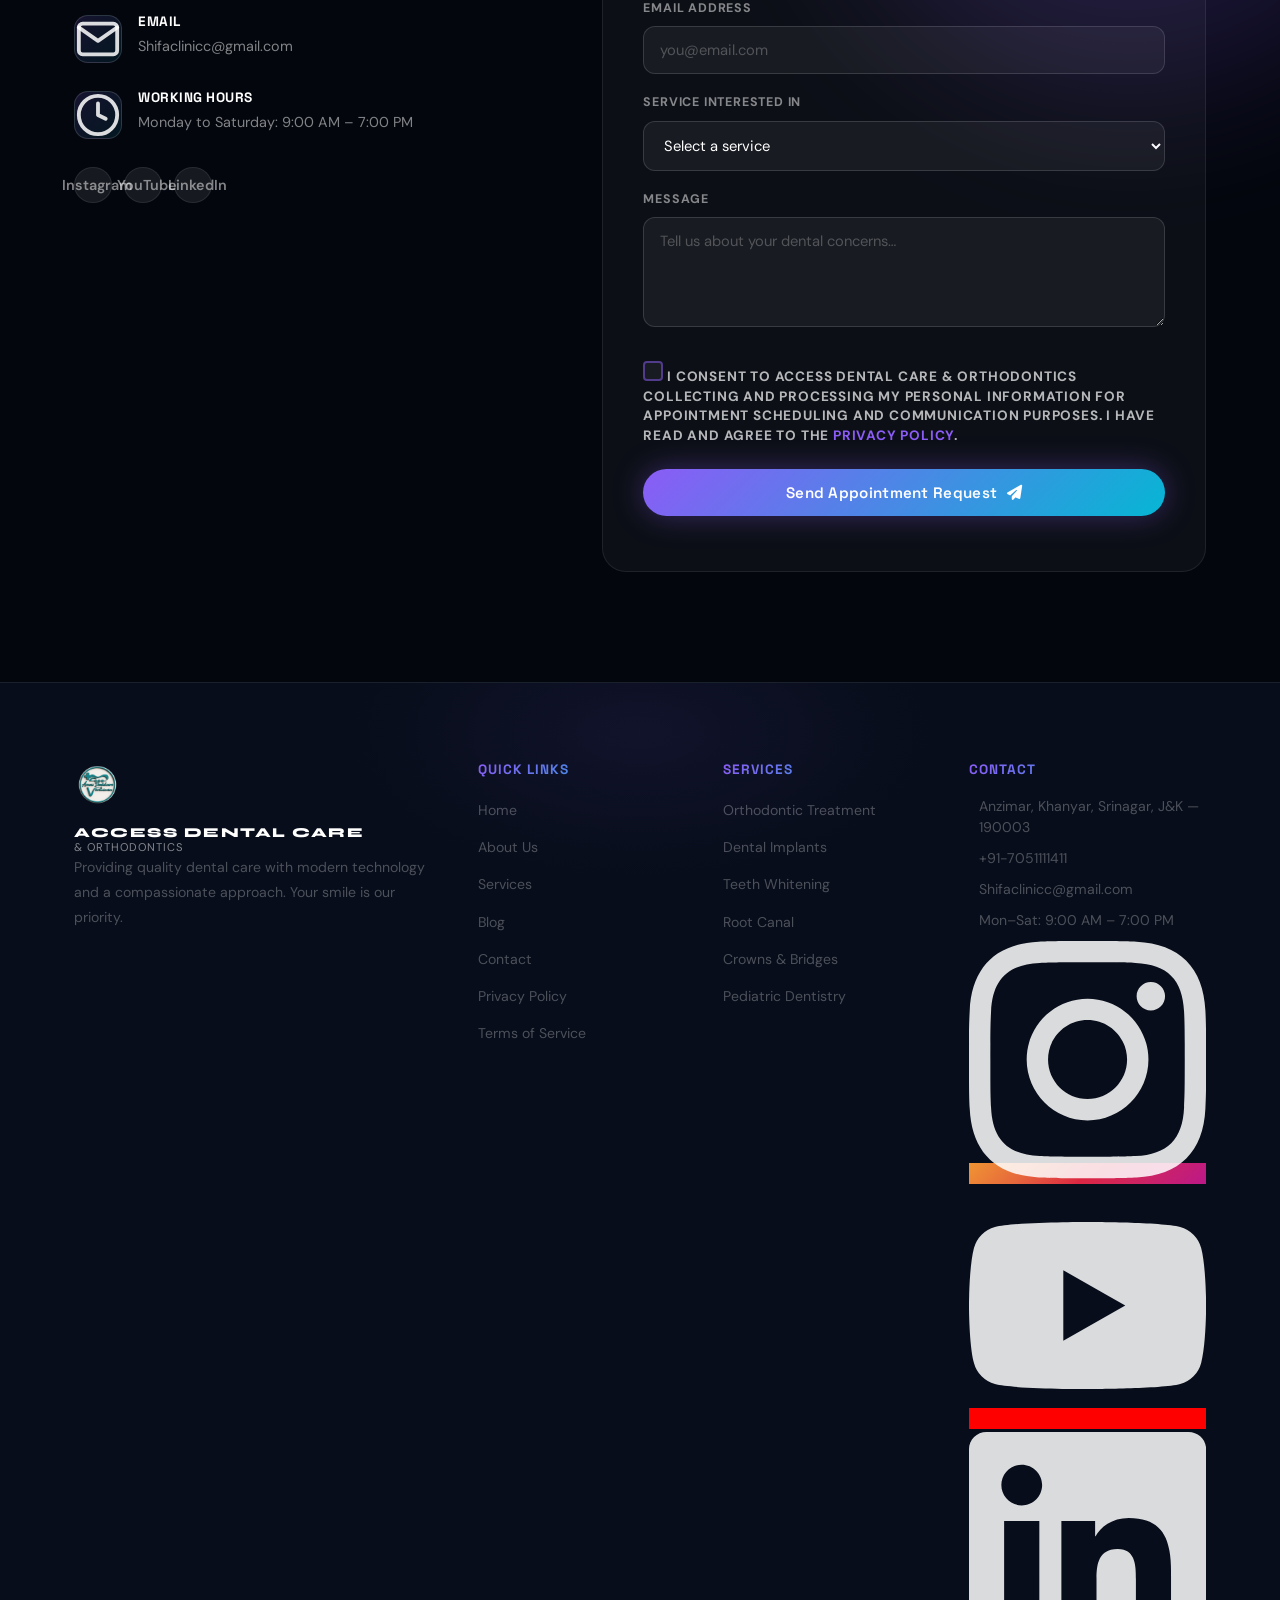
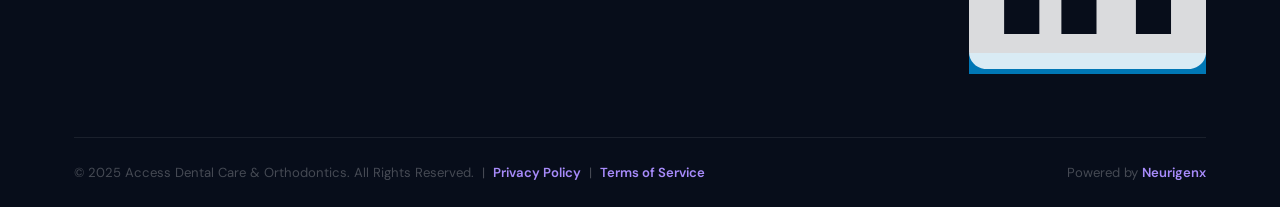
==== commit c38221a8: "updated index" ====
--- a/index.html
+++ b/index.html
@@ -171,12 +171,11 @@
 
     <nav class="main-nav" id="mainNav">
       <ul>
-        <li><a href="#home"         class="nav-link"><span>01</span>Home</a></li>
-        <li><a href="#about"        class="nav-link"><span>02</span>About</a></li>
-        <li><a href="#services"     class="nav-link"><span>03</span>Services</a></li>
-        <li><a href="#specialists"  class="nav-link"><span>04</span>Specialists</a></li>
-        <li><a href="#testimonials" class="nav-link"><span>05</span>Reviews</a></li>
-        <li><a href="#contact"      class="nav-link"><span>06</span>Contact</a></li>
+        <li><a href="/"          class="nav-link active-page"><span>01</span>Home</a></li>
+        <li><a href="/about"     class="nav-link"><span>02</span>About</a></li>
+        <li><a href="/services"  class="nav-link"><span>03</span>Services</a></li>
+        <li><a href="/blogs"     class="nav-link"><span>04</span>Blog</a></li>
+        <li><a href="/contact"   class="nav-link"><span>05</span>Contact</a></li>
       </ul>
     </nav>
 
@@ -195,12 +194,11 @@
 <div class="nav-overlay" id="navOverlay">
   <button class="nav-overlay-close" id="navClose"><i class="fas fa-times"></i></button>
   <ul>
-    <li><a href="#home"         class="overlay-link">Home</a></li>
-    <li><a href="#about"        class="overlay-link">About</a></li>
-    <li><a href="#services"     class="overlay-link">Services</a></li>
-    <li><a href="#specialists"  class="overlay-link">Specialists</a></li>
-    <li><a href="#testimonials" class="overlay-link">Reviews</a></li>
-    <li><a href="#contact"      class="overlay-link">Contact</a></li>
+    <li><a href="/"         class="overlay-link">Home</a></li>
+    <li><a href="/about"    class="overlay-link">About</a></li>
+    <li><a href="/services" class="overlay-link">Services</a></li>
+    <li><a href="/blogs"    class="overlay-link">Blog</a></li>
+    <li><a href="/contact"  class="overlay-link">Contact</a></li>
   </ul>
   <a href="https://wa.me/917051111411" target="_blank" class="overlay-wa">
     <i class="fab fa-whatsapp"></i> WhatsApp Us
@@ -674,32 +672,43 @@
       <!-- Info -->
       <div class="contact-info reveal-left">
         <div class="ci-item">
-          <div class="ci-icon"><i class="fas fa-map-marker-alt"></i></div>
+          <div class="ci-icon">
+            <svg viewBox="0 0 24 24" fill="none" stroke="currentColor" stroke-width="2" stroke-linecap="round" stroke-linejoin="round"><path d="M21 10c0 7-9 13-9 13S3 17 3 10a9 9 0 0118 0z"/><circle cx="12" cy="10" r="3"/></svg>
+          </div>
           <div><h4>Address</h4><p>Anzimar, Khanyar, Srinagar, J&amp;K — 190003</p></div>
         </div>
         <div class="ci-item">
-          <div class="ci-icon"><i class="fas fa-phone"></i></div>
+          <div class="ci-icon">
+            <svg viewBox="0 0 24 24" fill="none" stroke="currentColor" stroke-width="2" stroke-linecap="round" stroke-linejoin="round"><path d="M22 16.92v3a2 2 0 01-2.18 2 19.79 19.79 0 01-8.63-3.07A19.5 19.5 0 013.07 12a19.79 19.79 0 01-3.07-8.67A2 2 0 012 1.18h3a2 2 0 012 1.72 12.84 12.84 0 00.7 2.81 2 2 0 01-.45 2.11L6.09 8.91a16 16 0 006 6l1.27-1.27a2 2 0 012.11-.45 12.84 12.84 0 002.81.7A2 2 0 0122 16.92z"/></svg>
+          </div>
           <div><h4>Phone / WhatsApp</h4><p>+91-7051111411</p></div>
         </div>
         <div class="ci-item">
-          <div class="ci-icon"><i class="fas fa-envelope"></i></div>
+          <div class="ci-icon">
+            <svg viewBox="0 0 24 24" fill="none" stroke="currentColor" stroke-width="2" stroke-linecap="round" stroke-linejoin="round"><path d="M4 4h16c1.1 0 2 .9 2 2v12c0 1.1-.9 2-2 2H4c-1.1 0-2-.9-2-2V6c0-1.1.9-2 2-2z"/><polyline points="22,6 12,13 2,6"/></svg>
+          </div>
           <div><h4>Email</h4><p>Shifaclinicc@gmail.com</p></div>
         </div>
         <div class="ci-item">
-          <div class="ci-icon"><i class="fas fa-clock"></i></div>
+          <div class="ci-icon">
+            <svg viewBox="0 0 24 24" fill="none" stroke="currentColor" stroke-width="2" stroke-linecap="round" stroke-linejoin="round"><circle cx="12" cy="12" r="10"/><polyline points="12,6 12,12 16,14"/></svg>
+          </div>
           <div><h4>Working Hours</h4><p>Monday to Saturday: 9:00 AM – 7:00 PM</p></div>
         </div>
 
         <!-- Social -->
         <div class="social-row">
-          <a href="https://www.instagram.com/access_dentalcare" target="_blank" class="social-btn instagram" title="Instagram">
-            <i class="fab fa-instagram"></i><span>Instagram</span>
+          <a href="https://www.instagram.com/access_dentalcare" target="_blank" rel="noopener" class="social-btn instagram" title="Instagram">
+            <svg viewBox="0 0 24 24" fill="currentColor" width="18" height="18"><path d="M12 2.163c3.204 0 3.584.012 4.85.07 3.252.148 4.771 1.691 4.919 4.919.058 1.265.069 1.645.069 4.849 0 3.205-.012 3.584-.069 4.849-.149 3.225-1.664 4.771-4.919 4.919-1.266.058-1.644.07-4.85.07-3.204 0-3.584-.012-4.849-.07-3.26-.149-4.771-1.699-4.919-4.92-.058-1.265-.07-1.644-.07-4.849 0-3.204.013-3.583.07-4.849.149-3.227 1.664-4.771 4.919-4.919 1.266-.057 1.645-.069 4.849-.069zm0-2.163c-3.259 0-3.667.014-4.947.072-4.358.2-6.78 2.618-6.98 6.98-.059 1.281-.073 1.689-.073 4.948 0 3.259.014 3.668.072 4.948.2 4.358 2.618 6.78 6.98 6.98 1.281.058 1.689.072 4.948.072 3.259 0 3.668-.014 4.948-.072 4.354-.2 6.782-2.618 6.979-6.98.059-1.28.073-1.689.073-4.948 0-3.259-.014-3.667-.072-4.947-.196-4.354-2.617-6.78-6.979-6.98-1.281-.059-1.69-.073-4.949-.073zm0 5.838c-3.403 0-6.162 2.759-6.162 6.162s2.759 6.163 6.162 6.163 6.162-2.759 6.162-6.163c0-3.403-2.759-6.162-6.162-6.162zm0 10.162c-2.209 0-4-1.79-4-4 0-2.209 1.791-4 4-4s4 1.791 4 4c0 2.21-1.791 4-4 4zm6.406-11.845c-.796 0-1.441.645-1.441 1.44s.645 1.44 1.441 1.44c.795 0 1.439-.645 1.439-1.44s-.644-1.44-1.439-1.44z"/></svg>
+            <span>Instagram</span>
           </a>
-          <a href="https://www.youtube.com/@Access_dentalcare" target="_blank" class="social-btn youtube" title="YouTube">
-            <i class="fab fa-youtube"></i><span>YouTube</span>
+          <a href="https://www.youtube.com/@Access_dentalcare" target="_blank" rel="noopener" class="social-btn youtube" title="YouTube">
+            <svg viewBox="0 0 24 24" fill="currentColor" width="18" height="18"><path d="M23.498 6.186a3.016 3.016 0 00-2.122-2.136C19.505 3.545 12 3.545 12 3.545s-7.505 0-9.377.505A3.017 3.017 0 00.502 6.186C0 8.07 0 12 0 12s0 3.93.502 5.814a3.016 3.016 0 002.122 2.136c1.871.505 9.376.505 9.376.505s7.505 0 9.377-.505a3.015 3.015 0 002.122-2.136C24 15.93 24 12 24 12s0-3.93-.502-5.814zM9.545 15.568V8.432L15.818 12l-6.273 3.568z"/></svg>
+            <span>YouTube</span>
           </a>
-          <a href="https://www.linkedin.com/in/sameer-ahmad-malik-531411177/" target="_blank" class="social-btn linkedin" title="LinkedIn">
-            <i class="fab fa-linkedin-in"></i><span>LinkedIn</span>
+          <a href="https://www.linkedin.com/in/sameer-ahmad-malik-531411177/" target="_blank" rel="noopener" class="social-btn linkedin" title="LinkedIn">
+            <svg viewBox="0 0 24 24" fill="currentColor" width="18" height="18"><path d="M20.447 20.452h-3.554v-5.569c0-1.328-.027-3.037-1.852-3.037-1.853 0-2.136 1.445-2.136 2.939v5.667H9.351V9h3.414v1.561h.046c.477-.9 1.637-1.85 3.37-1.85 3.601 0 4.267 2.37 4.267 5.455v6.286zM5.337 7.433c-1.144 0-2.063-.926-2.063-2.065 0-1.138.92-2.063 2.063-2.063 1.14 0 2.064.925 2.064 2.063 0 1.139-.925 2.065-2.064 2.065zm1.782 13.019H3.555V9h3.564v11.452zM22.225 0H1.771C.792 0 0 .774 0 1.729v20.542C0 23.227.792 24 1.771 24h20.451C23.2 24 24 23.227 24 22.271V1.729C24 .774 23.2 0 22.222 0h.003z"/></svg>
+            <span>LinkedIn</span>
           </a>
         </div>
       </div>
@@ -785,37 +794,70 @@
       <div class="fc">
         <h4>Quick Links</h4>
         <ul>
-          <li><a href="#home">Home</a></li>
-          <li><a href="#about">About Us</a></li>
-          <li><a href="#services">Services</a></li>
-          <li><a href="#specialists">Our Specialists</a></li>
-          <li><a href="#testimonials">Reviews</a></li>
-          <li><a href="#contact">Contact</a></li>
+          <li><a href="/">Home</a></li>
+          <li><a href="/about">About Us</a></li>
+          <li><a href="/services">Services</a></li>
+          <li><a href="/blogs">Blog</a></li>
+          <li><a href="/contact">Contact</a></li>
+          <li><a href="/privacy-policy">Privacy Policy</a></li>
+          <li><a href="/terms-of-service">Terms of Service</a></li>
         </ul>
       </div>
       <div class="fc">
         <h4>Services</h4>
         <ul>
-          <li><a href="#services">Orthodontic Treatment</a></li>
-          <li><a href="#services">Dental Implants</a></li>
-          <li><a href="#services">Teeth Whitening</a></li>
-          <li><a href="#services">Root Canal</a></li>
-          <li><a href="#services">Crowns &amp; Bridges</a></li>
-          <li><a href="#services">Pediatric Dentistry</a></li>
+          <li><a href="/services#orthodontics">Orthodontic Treatment</a></li>
+          <li><a href="/services#implants">Dental Implants</a></li>
+          <li><a href="/services#whitening">Teeth Whitening</a></li>
+          <li><a href="/services#root-canal">Root Canal</a></li>
+          <li><a href="/services#crowns">Crowns &amp; Bridges</a></li>
+          <li><a href="/services#pediatric">Pediatric Dentistry</a></li>
         </ul>
       </div>
       <div class="fc">
         <h4>Contact</h4>
         <ul class="contact-list">
-          <li><i class="fas fa-map-marker-alt"></i> Anzimar, Khanyar, Srinagar</li>
-          <li><i class="fas fa-phone"></i> +91-7051111411</li>
-          <li><i class="fas fa-envelope"></i> Shifaclinicc@gmail.com</li>
-          <li><i class="fas fa-clock"></i> Mon–Sat: 9AM – 7PM</li>
+          <li>
+            <span class="footer-icon">
+              <svg viewBox="0 0 24 24" fill="none" stroke="currentColor" stroke-width="2" stroke-linecap="round" stroke-linejoin="round"><path d="M21 10c0 7-9 13-9 13S3 17 3 10a9 9 0 0118 0z"/><circle cx="12" cy="10" r="3"/></svg>
+            </span>
+            Anzimar, Khanyar, Srinagar, J&amp;K — 190003
+          </li>
+          <li>
+            <span class="footer-icon">
+              <svg viewBox="0 0 24 24" fill="none" stroke="currentColor" stroke-width="2" stroke-linecap="round" stroke-linejoin="round"><path d="M22 16.92v3a2 2 0 01-2.18 2 19.79 19.79 0 01-8.63-3.07A19.5 19.5 0 013.07 12a19.79 19.79 0 01-3.07-8.67A2 2 0 012 1.18h3a2 2 0 012 1.72 12.84 12.84 0 00.7 2.81 2 2 0 01-.45 2.11L6.09 8.91a16 16 0 006 6l1.27-1.27a2 2 0 012.11-.45 12.84 12.84 0 002.81.7A2 2 0 0122 16.92z"/></svg>
+            </span>
+            <a href="tel:+917051111411">+91-7051111411</a>
+          </li>
+          <li>
+            <span class="footer-icon">
+              <svg viewBox="0 0 24 24" fill="none" stroke="currentColor" stroke-width="2" stroke-linecap="round" stroke-linejoin="round"><path d="M4 4h16c1.1 0 2 .9 2 2v12c0 1.1-.9 2-2 2H4c-1.1 0-2-.9-2-2V6c0-1.1.9-2 2-2z"/><polyline points="22,6 12,13 2,6"/></svg>
+            </span>
+            <a href="mailto:Shifaclinicc@gmail.com">Shifaclinicc@gmail.com</a>
+          </li>
+          <li>
+            <span class="footer-icon">
+              <svg viewBox="0 0 24 24" fill="none" stroke="currentColor" stroke-width="2" stroke-linecap="round" stroke-linejoin="round"><circle cx="12" cy="12" r="10"/><polyline points="12,6 12,12 16,14"/></svg>
+            </span>
+            Mon–Sat: 9:00 AM – 7:00 PM
+          </li>
         </ul>
+        <!-- Social Icons -->
+        <div class="footer-social">
+          <a href="https://www.instagram.com/access_dentalcare" target="_blank" rel="noopener" class="fsoc-btn instagram" title="Instagram">
+            <svg viewBox="0 0 24 24" fill="currentColor"><path d="M12 2.163c3.204 0 3.584.012 4.85.07 3.252.148 4.771 1.691 4.919 4.919.058 1.265.069 1.645.069 4.849 0 3.205-.012 3.584-.069 4.849-.149 3.225-1.664 4.771-4.919 4.919-1.266.058-1.644.07-4.85.07-3.204 0-3.584-.012-4.849-.07-3.26-.149-4.771-1.699-4.919-4.92-.058-1.265-.07-1.644-.07-4.849 0-3.204.013-3.583.07-4.849.149-3.227 1.664-4.771 4.919-4.919 1.266-.057 1.645-.069 4.849-.069zm0-2.163c-3.259 0-3.667.014-4.947.072-4.358.2-6.78 2.618-6.98 6.98-.059 1.281-.073 1.689-.073 4.948 0 3.259.014 3.668.072 4.948.2 4.358 2.618 6.78 6.98 6.98 1.281.058 1.689.072 4.948.072 3.259 0 3.668-.014 4.948-.072 4.354-.2 6.782-2.618 6.979-6.98.059-1.28.073-1.689.073-4.948 0-3.259-.014-3.667-.072-4.947-.196-4.354-2.617-6.78-6.979-6.98-1.281-.059-1.69-.073-4.949-.073zm0 5.838c-3.403 0-6.162 2.759-6.162 6.162s2.759 6.163 6.162 6.163 6.162-2.759 6.162-6.163c0-3.403-2.759-6.162-6.162-6.162zm0 10.162c-2.209 0-4-1.79-4-4 0-2.209 1.791-4 4-4s4 1.791 4 4c0 2.21-1.791 4-4 4zm6.406-11.845c-.796 0-1.441.645-1.441 1.44s.645 1.44 1.441 1.44c.795 0 1.439-.645 1.439-1.44s-.644-1.44-1.439-1.44z"/></svg>
+          </a>
+          <a href="https://www.youtube.com/@Access_dentalcare" target="_blank" rel="noopener" class="fsoc-btn youtube" title="YouTube">
+            <svg viewBox="0 0 24 24" fill="currentColor"><path d="M23.498 6.186a3.016 3.016 0 00-2.122-2.136C19.505 3.545 12 3.545 12 3.545s-7.505 0-9.377.505A3.017 3.017 0 00.502 6.186C0 8.07 0 12 0 12s0 3.93.502 5.814a3.016 3.016 0 002.122 2.136c1.871.505 9.376.505 9.376.505s7.505 0 9.377-.505a3.015 3.015 0 002.122-2.136C24 15.93 24 12 24 12s0-3.93-.502-5.814zM9.545 15.568V8.432L15.818 12l-6.273 3.568z"/></svg>
+          </a>
+          <a href="https://www.linkedin.com/in/sameer-ahmad-malik-531411177/" target="_blank" rel="noopener" class="fsoc-btn linkedin" title="LinkedIn">
+            <svg viewBox="0 0 24 24" fill="currentColor"><path d="M20.447 20.452h-3.554v-5.569c0-1.328-.027-3.037-1.852-3.037-1.853 0-2.136 1.445-2.136 2.939v5.667H9.351V9h3.414v1.561h.046c.477-.9 1.637-1.85 3.37-1.85 3.601 0 4.267 2.37 4.267 5.455v6.286zM5.337 7.433c-1.144 0-2.063-.926-2.063-2.065 0-1.138.92-2.063 2.063-2.063 1.14 0 2.064.925 2.064 2.063 0 1.139-.925 2.065-2.064 2.065zm1.782 13.019H3.555V9h3.564v11.452zM22.225 0H1.771C.792 0 0 .774 0 1.729v20.542C0 23.227.792 24 1.771 24h20.451C23.2 24 24 23.227 24 22.271V1.729C24 .774 23.2 0 22.222 0h.003z"/></svg>
+          </a>
+        </div>
       </div>
     </div>
     <div class="footer-bar">
-      <p>&copy; 2025 Access Dental Care &amp; Orthodontics. All Rights Reserved. &nbsp;|&nbsp; <a href="/privacy-policy" class="neurigenx-link">Privacy Policy</a></p>
+      <p>&copy; 2025 Access Dental Care &amp; Orthodontics. All Rights Reserved. &nbsp;|&nbsp; <a href="/privacy-policy" class="neurigenx-link">Privacy Policy</a> &nbsp;|&nbsp; <a href="/terms-of-service" class="neurigenx-link">Terms of Service</a></p>
       <p>Powered by <a href="https://www.neurigenx.com" target="_blank" class="neurigenx-link">Neurigenx</a></p>
     </div>
   </div>
@@ -826,8 +868,8 @@
 ═══════════════════════════════════════ -->
 <div class="chatbot-wrap">
   <button class="chat-toggle" id="chatToggle" aria-label="Open Chat">
-    <i class="fas fa-tooth chat-icon-tooth"></i>
-    <i class="fas fa-times chat-icon-close"></i>
+    <svg class="chat-icon-tooth" viewBox="0 0 24 24" fill="none" stroke="currentColor" stroke-width="1.8" stroke-linecap="round" stroke-linejoin="round" width="26" height="26"><path d="M12 2C8.5 2 5 4.5 5 8c0 2.5 1 4.5 2 6.5S8.5 20 8.5 22c0 0 .5.5 1 .5s1-2 1-2 .5-1.5 1.5-1.5 1.5 1.5 1.5 1.5-.5 2 1 2 1-.5 1-.5c0-2 1-3.5 2-5.5s2-4 2-6.5C19.5 4.5 15.5 2 12 2z"/></svg>
+    <svg class="chat-icon-close" viewBox="0 0 24 24" fill="none" stroke="currentColor" stroke-width="2.5" stroke-linecap="round" width="22" height="22"><line x1="18" y1="6" x2="6" y2="18"/><line x1="6" y1="6" x2="18" y2="18"/></svg>
     <span class="chat-badge">Chat</span>
   </button>
 
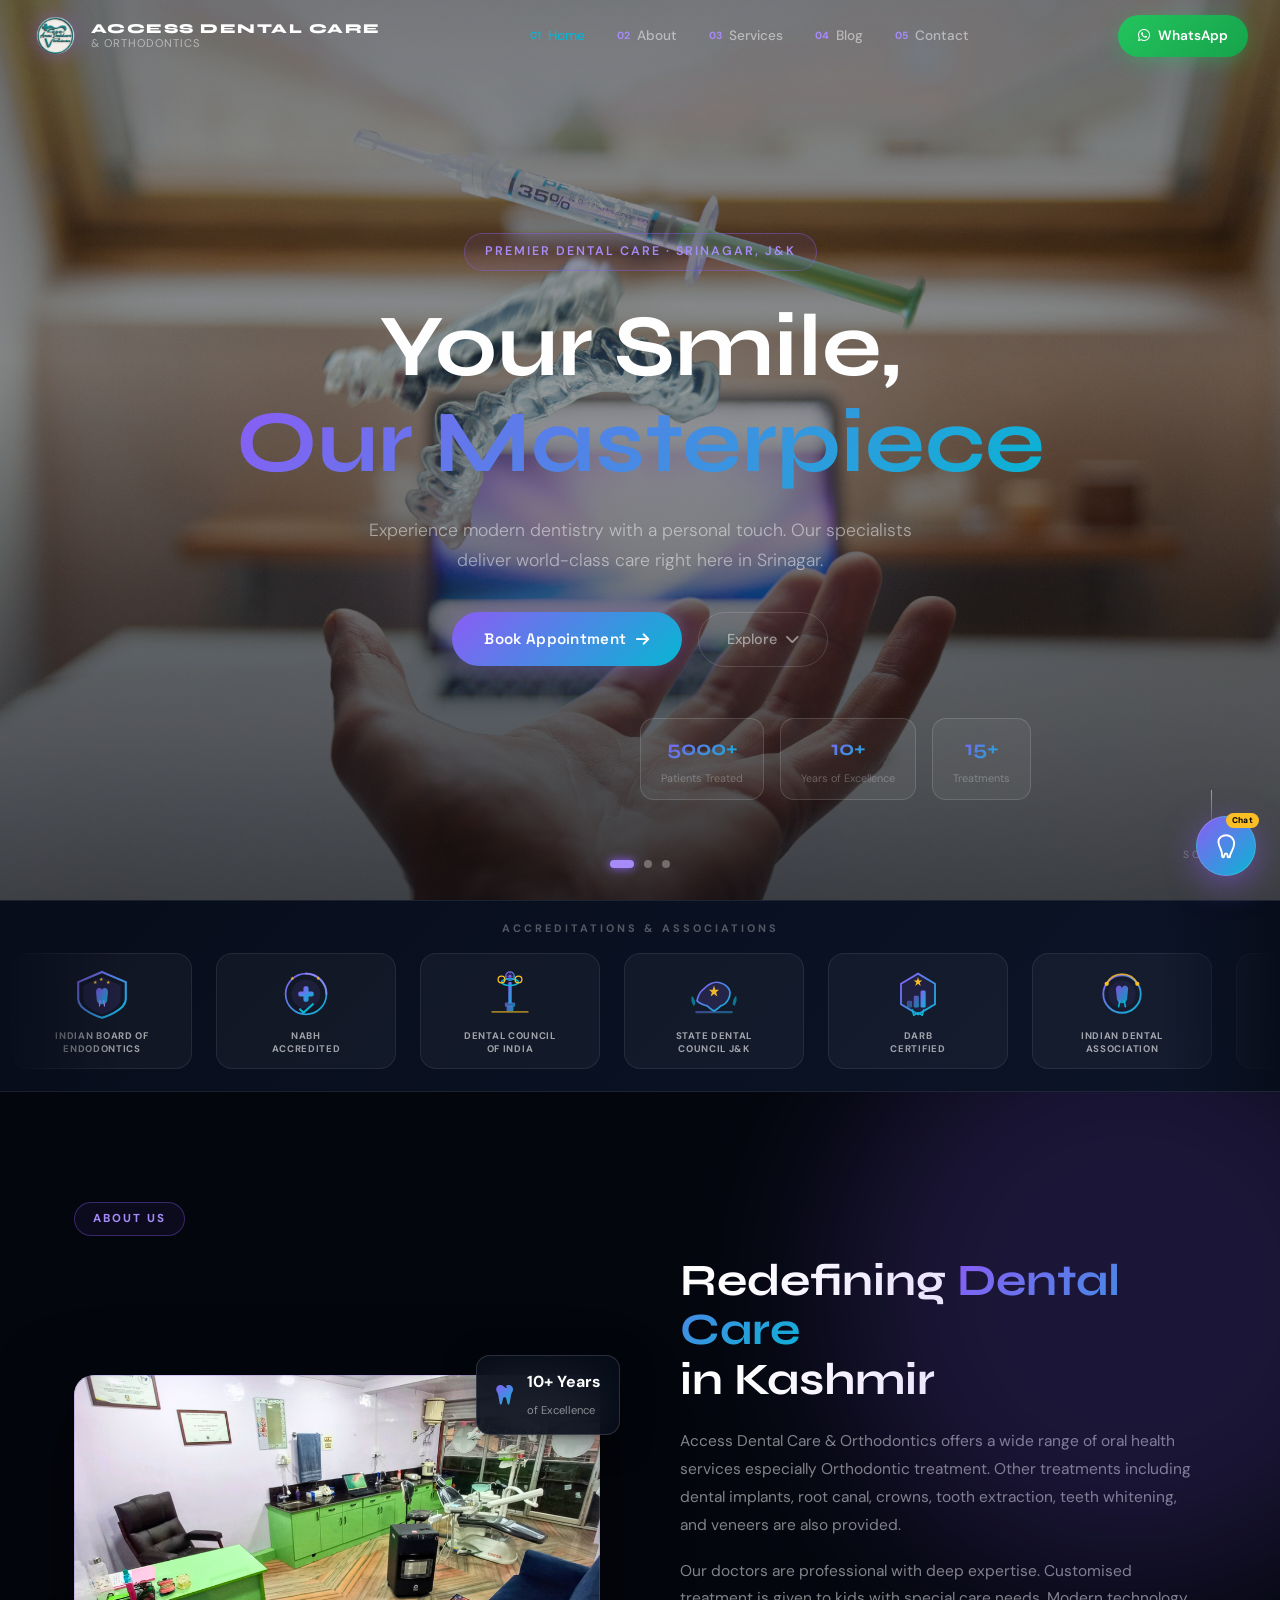
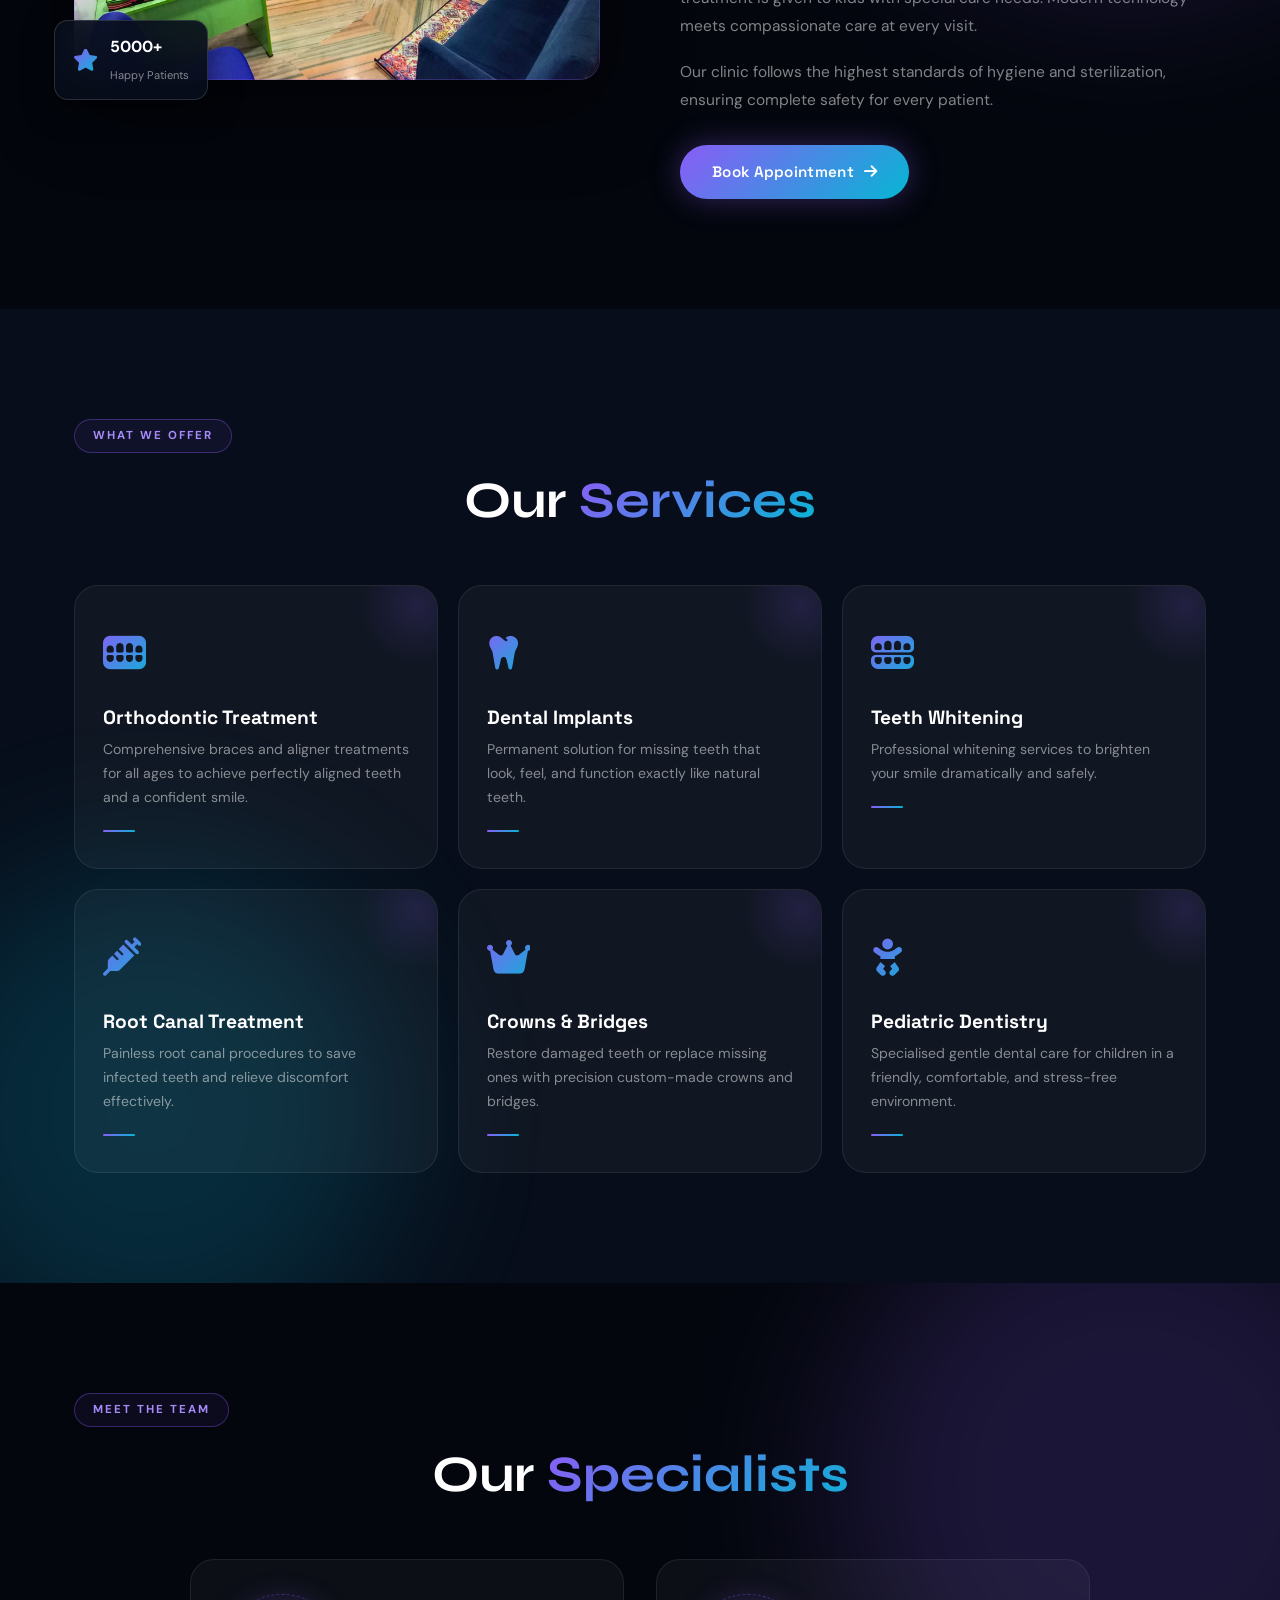
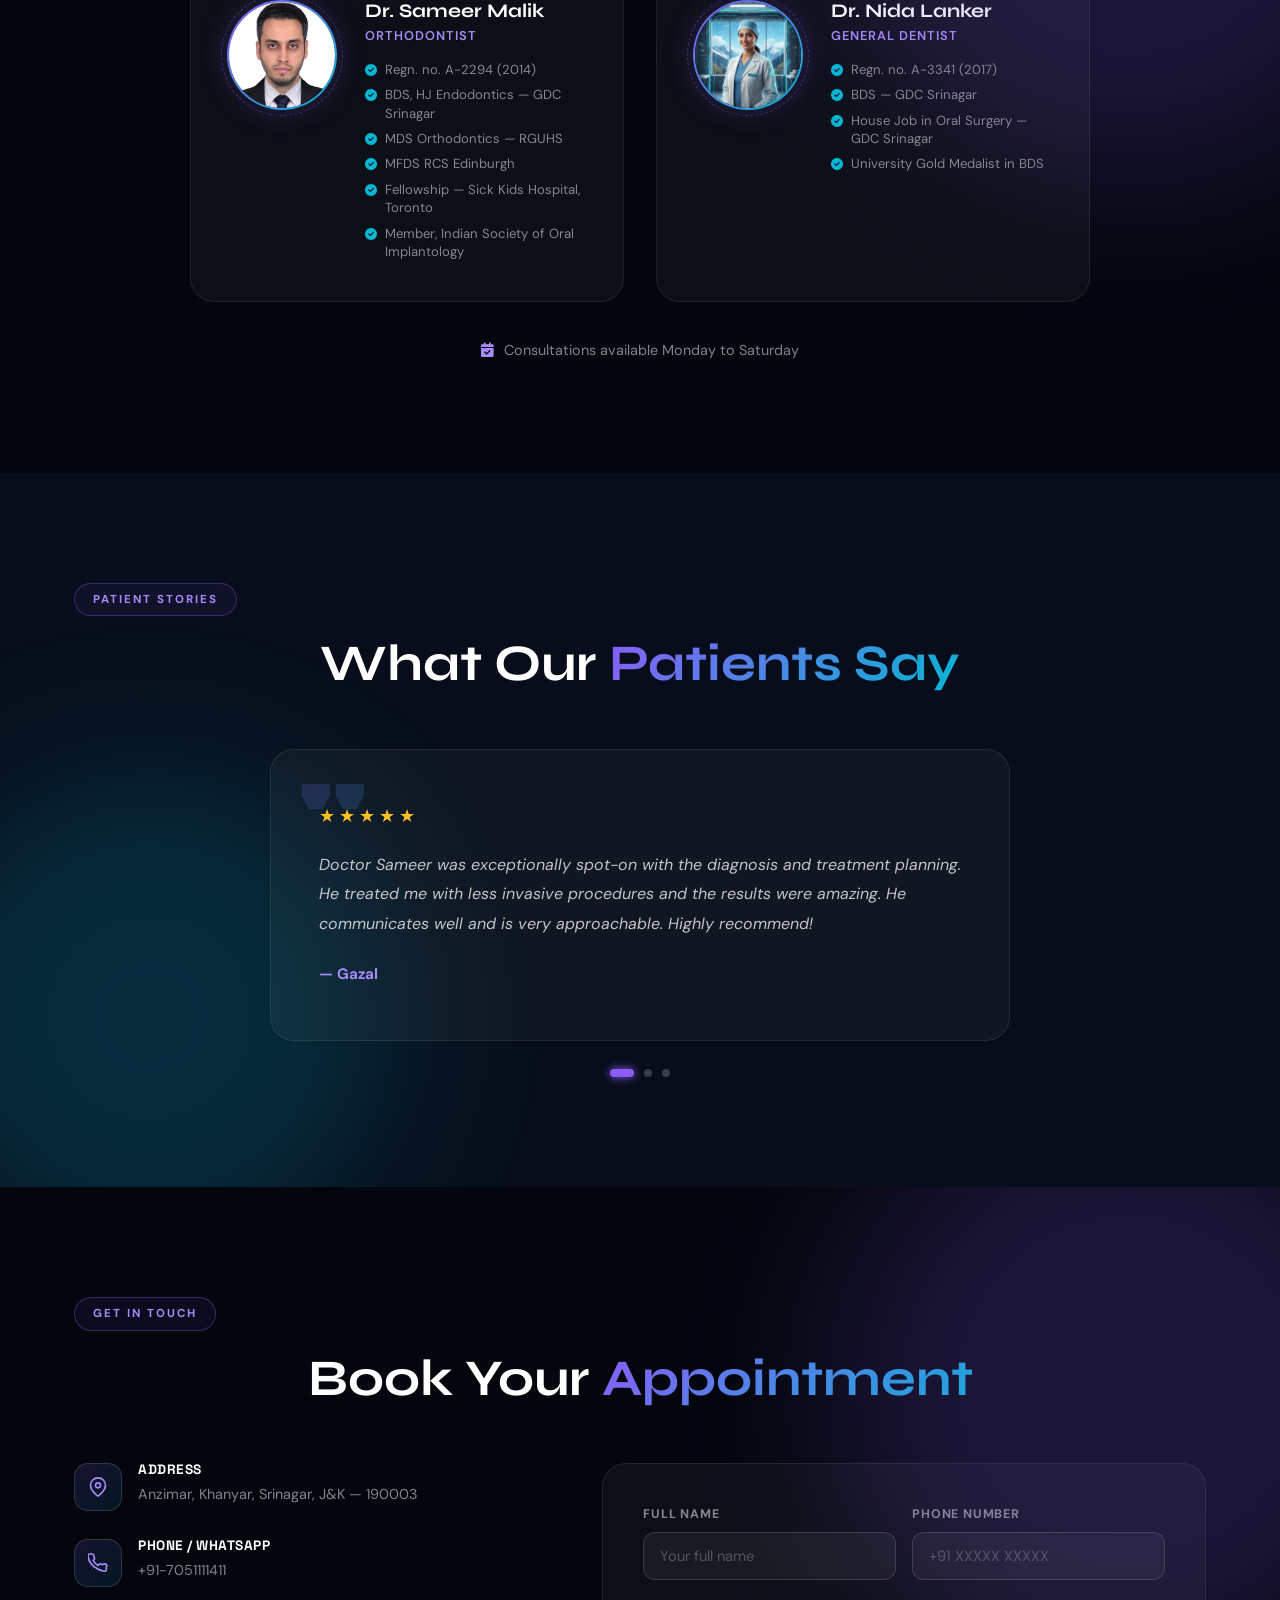
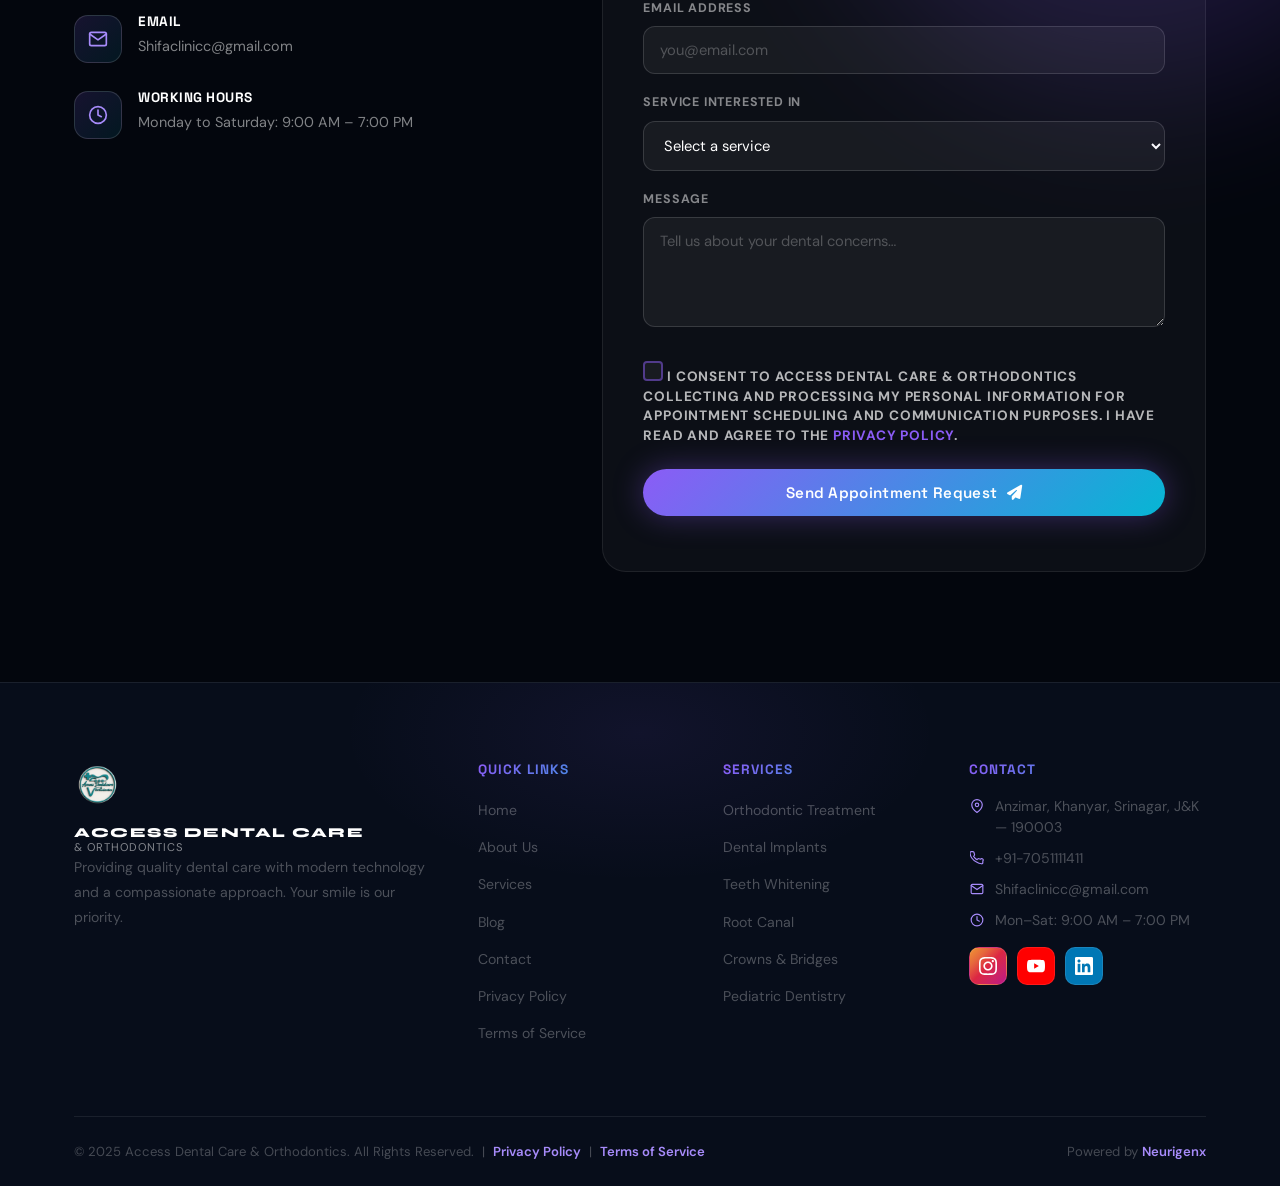
==== commit 03d7198b: "updated index social" ====
--- a/index.html
+++ b/index.html
@@ -695,22 +695,6 @@
           </div>
           <div><h4>Working Hours</h4><p>Monday to Saturday: 9:00 AM – 7:00 PM</p></div>
         </div>
-
-        <!-- Social -->
-        <div class="social-row">
-          <a href="https://www.instagram.com/access_dentalcare" target="_blank" rel="noopener" class="social-btn instagram" title="Instagram">
-            <svg viewBox="0 0 24 24" fill="currentColor" width="18" height="18"><path d="M12 2.163c3.204 0 3.584.012 4.85.07 3.252.148 4.771 1.691 4.919 4.919.058 1.265.069 1.645.069 4.849 0 3.205-.012 3.584-.069 4.849-.149 3.225-1.664 4.771-4.919 4.919-1.266.058-1.644.07-4.85.07-3.204 0-3.584-.012-4.849-.07-3.26-.149-4.771-1.699-4.919-4.92-.058-1.265-.07-1.644-.07-4.849 0-3.204.013-3.583.07-4.849.149-3.227 1.664-4.771 4.919-4.919 1.266-.057 1.645-.069 4.849-.069zm0-2.163c-3.259 0-3.667.014-4.947.072-4.358.2-6.78 2.618-6.98 6.98-.059 1.281-.073 1.689-.073 4.948 0 3.259.014 3.668.072 4.948.2 4.358 2.618 6.78 6.98 6.98 1.281.058 1.689.072 4.948.072 3.259 0 3.668-.014 4.948-.072 4.354-.2 6.782-2.618 6.979-6.98.059-1.28.073-1.689.073-4.948 0-3.259-.014-3.667-.072-4.947-.196-4.354-2.617-6.78-6.979-6.98-1.281-.059-1.69-.073-4.949-.073zm0 5.838c-3.403 0-6.162 2.759-6.162 6.162s2.759 6.163 6.162 6.163 6.162-2.759 6.162-6.163c0-3.403-2.759-6.162-6.162-6.162zm0 10.162c-2.209 0-4-1.79-4-4 0-2.209 1.791-4 4-4s4 1.791 4 4c0 2.21-1.791 4-4 4zm6.406-11.845c-.796 0-1.441.645-1.441 1.44s.645 1.44 1.441 1.44c.795 0 1.439-.645 1.439-1.44s-.644-1.44-1.439-1.44z"/></svg>
-            <span>Instagram</span>
-          </a>
-          <a href="https://www.youtube.com/@Access_dentalcare" target="_blank" rel="noopener" class="social-btn youtube" title="YouTube">
-            <svg viewBox="0 0 24 24" fill="currentColor" width="18" height="18"><path d="M23.498 6.186a3.016 3.016 0 00-2.122-2.136C19.505 3.545 12 3.545 12 3.545s-7.505 0-9.377.505A3.017 3.017 0 00.502 6.186C0 8.07 0 12 0 12s0 3.93.502 5.814a3.016 3.016 0 002.122 2.136c1.871.505 9.376.505 9.376.505s7.505 0 9.377-.505a3.015 3.015 0 002.122-2.136C24 15.93 24 12 24 12s0-3.93-.502-5.814zM9.545 15.568V8.432L15.818 12l-6.273 3.568z"/></svg>
-            <span>YouTube</span>
-          </a>
-          <a href="https://www.linkedin.com/in/sameer-ahmad-malik-531411177/" target="_blank" rel="noopener" class="social-btn linkedin" title="LinkedIn">
-            <svg viewBox="0 0 24 24" fill="currentColor" width="18" height="18"><path d="M20.447 20.452h-3.554v-5.569c0-1.328-.027-3.037-1.852-3.037-1.853 0-2.136 1.445-2.136 2.939v5.667H9.351V9h3.414v1.561h.046c.477-.9 1.637-1.85 3.37-1.85 3.601 0 4.267 2.37 4.267 5.455v6.286zM5.337 7.433c-1.144 0-2.063-.926-2.063-2.065 0-1.138.92-2.063 2.063-2.063 1.14 0 2.064.925 2.064 2.063 0 1.139-.925 2.065-2.064 2.065zm1.782 13.019H3.555V9h3.564v11.452zM22.225 0H1.771C.792 0 0 .774 0 1.729v20.542C0 23.227.792 24 1.771 24h20.451C23.2 24 24 23.227 24 22.271V1.729C24 .774 23.2 0 22.222 0h.003z"/></svg>
-            <span>LinkedIn</span>
-          </a>
-        </div>
       </div>
 
       <!-- Form -->
--- a/style.css
+++ b/style.css
@@ -713,10 +713,11 @@
   box-shadow:0 0 20px rgba(139,92,246,0.3);
   border-color:rgba(139,92,246,0.5);
 }
-.ci-icon i{
-  background:var(--grad);-webkit-background-clip:text;-webkit-text-fill-color:transparent;background-clip:text;
-}
-.ci-item h4{font-size:0.85rem;font-weight:700;color:#fff;margin-bottom:4px;font-family:'Space Grotesk',sans-serif;text-transform:uppercase;letter-spacing:0.5px}
+.ci-icon i,
+.ci-icon svg{
+  width:20px;height:20px;flex-shrink:0;
+  color:var(--purple2);stroke:var(--purple2);
+}.ci-item h4{font-size:0.85rem;font-weight:700;color:#fff;margin-bottom:4px;font-family:'Space Grotesk',sans-serif;text-transform:uppercase;letter-spacing:0.5px}
 .ci-item p{font-size:0.9rem;color:var(--grey)}
 
 /* Social buttons — brand colors */
@@ -727,7 +728,7 @@
   font-size:0.82rem;font-weight:600;color:#fff;
   transition:var(--trans);border:1px solid transparent;
 }
-.social-btn i{font-size:1.1rem}
+.social-btn i,.social-btn svg{font-size:1.1rem;flex-shrink:0}
 .social-btn:hover{transform:translateY(-3px);filter:brightness(1.15)}
 
 .instagram{background:linear-gradient(135deg,#f09433,#e6683c,#dc2743,#cc2366,#bc1888)}
@@ -945,10 +946,10 @@
   font-size:0.52rem;font-weight:800;
   padding:2px 6px;border-radius:8px;letter-spacing:0.3px;
 }
-.chat-icon-tooth{color:#fff;font-size:1.4rem;transition:var(--trans)}
-.chat-icon-close{color:#fff;font-size:1.2rem;display:none;transition:var(--trans)}
+.chat-icon-tooth{color:#fff;stroke:#fff;transition:var(--trans);display:flex}
+.chat-icon-close{color:#fff;stroke:#fff;display:none;transition:var(--trans)}
 .chat-toggle.open .chat-icon-tooth{display:none}
-.chat-toggle.open .chat-icon-close{display:block}
+.chat-toggle.open .chat-icon-close{display:flex}
 @keyframes chatPulse{
   0%,100%{box-shadow:0 8px 32px rgba(139,92,246,0.5),0 0 0 0 rgba(139,92,246,0.4)}
   50%{box-shadow:0 8px 32px rgba(139,92,246,0.5),0 0 0 12px rgba(139,92,246,0)}
@@ -1408,3 +1409,27 @@
     max-height: 180px;
   }
 }
+
+/* ── Footer SVG contact icons ─────────────────────── */
+.footer-icon{
+  display:inline-flex;align-items:center;justify-content:center;
+  flex-shrink:0;width:16px;height:16px;margin-top:2px;
+}
+.footer-icon svg{width:14px;height:14px;stroke:var(--purple2);color:var(--purple2)}
+.contact-list li{display:flex;align-items:flex-start;gap:10px;line-height:1.5}
+.contact-list li a{color:var(--grey2);transition:var(--trans)}
+.contact-list li a:hover{color:#fff}
+
+/* ── Footer social icons ──────────────────────────── */
+.footer-social{display:flex;gap:10px;flex-wrap:wrap;margin-top:16px}
+.fsoc-btn{
+  width:38px;height:38px;border-radius:10px;
+  display:flex;align-items:center;justify-content:center;
+  color:#fff;transition:var(--trans);
+  border:1px solid rgba(255,255,255,0.1);
+}
+.fsoc-btn svg{width:18px;height:18px;fill:currentColor}
+.fsoc-btn:hover{transform:translateY(-3px);box-shadow:0 8px 20px rgba(0,0,0,0.3);border-color:transparent}
+.fsoc-btn.instagram{background:linear-gradient(135deg,#f09433,#e6683c,#dc2743,#cc2366,#bc1888)}
+.fsoc-btn.youtube{background:#ff0000}
+.fsoc-btn.linkedin{background:#0077b5}
